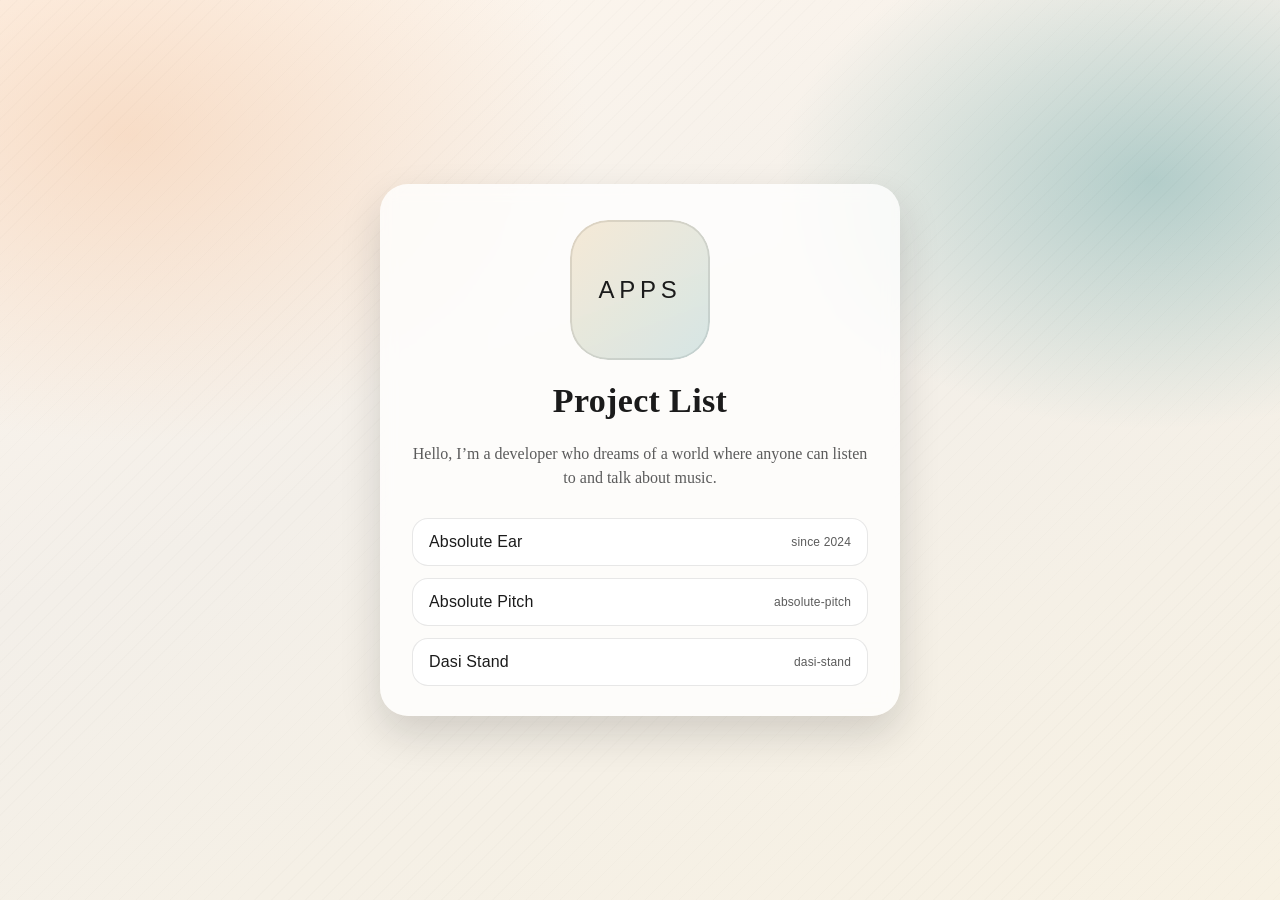
==== index.html @ 872630ac "main" ====
<!doctype html>
<html lang="en">
<head>
  <meta charset="utf-8" />
  <meta name="viewport" content="width=device-width, initial-scale=1" />
  <title>TigerStone1263</title>
  <link rel="stylesheet" href="shared/style.css" />
</head>
<body>
  <main class="card">
    <div class="logo-wrap" aria-hidden="true">
      <span class="logo-text">Apps</span>
    </div>
    <h1>Project List</h1>
    <p>Hello, I’m a developer who dreams of a world where anyone can listen to and talk about music.</p>

    <div class="app-list">
      <a class="app-link" href="apps/absolute-ear/">
        Absolute Ear
        <span>since 2024</span>
      </a>
      <a class="app-link" href="apps/absolute-pitch/">
        Absolute Pitch
        <span>absolute-pitch</span>
      </a>
      <a class="app-link" href="apps/dasi-stand/">
        Dasi Stand
        <span>dasi-stand</span>
      </a>
    </div>
  </main>
</body>
</html>
---- shared/style.css ----
:root {
  --ink: #1b1b1b;
  --muted: #5b5b5b;
  --cream: #f6f0e6;
  --peach: #f4c9a8;
  --sea: #3a8d8f;
  --gold: #d39a3e;
  --card: rgba(255, 255, 255, 0.78);
  --shadow: 0 18px 40px rgba(27, 27, 27, 0.16);
}

* {
  box-sizing: border-box;
}

body {
  margin: 0;
  min-height: 100vh;
  font-family: "Playfair Display", "Times New Roman", serif;
  color: var(--ink);
  display: grid;
  place-items: center;
  padding: 32px 20px;
  background:
    radial-gradient(60vw 40vw at 10% 15%, rgba(244, 201, 168, 0.55), transparent 60%),
    radial-gradient(45vw 30vw at 90% 20%, rgba(58, 141, 143, 0.35), transparent 65%),
    linear-gradient(160deg, #fff7ee 0%, #f3efe9 45%, #f7f1e3 100%);
  overflow-x: hidden;
}

body::before {
  content: "";
  position: fixed;
  inset: 0;
  background-image: repeating-linear-gradient(
    135deg,
    rgba(27, 27, 27, 0.05) 0px,
    rgba(27, 27, 27, 0.05) 1px,
    transparent 1px,
    transparent 12px
  );
  opacity: 0.2;
  pointer-events: none;
}

.card {
  width: min(520px, 92vw);
  background: var(--card);
  border-radius: 28px;
  box-shadow: var(--shadow);
  padding: 36px 32px 30px;
  display: flex;
  flex-direction: column;
  align-items: center;
  gap: 22px;
  backdrop-filter: blur(8px);
  animation: float-in 700ms ease-out both;
}

.logo-wrap {
  width: 140px;
  height: 140px;
  border-radius: 38px;
  background: linear-gradient(135deg, rgba(211, 154, 62, 0.2), rgba(58, 141, 143, 0.2));
  display: grid;
  place-items: center;
  box-shadow: inset 0 0 0 2px rgba(27, 27, 27, 0.1);
  overflow: hidden;
  clip-path: inset(0 round 38px);
}

.logo-wrap img {
  width: 100%;
  height: 100%;
  object-fit: cover;
  display: block;
}

h1 {
  margin: 0;
  font-size: clamp(24px, 4vw, 34px);
  letter-spacing: 0.01em;
}

p {
  margin: 0;
  color: var(--muted);
  text-align: center;
  line-height: 1.5;
  font-size: 16px;
}

.buttons {
  width: 100%;
  display: flex;
  flex-direction: column;
  gap: 14px;
  margin-top: 6px;
}

.store-btn {
  width: 100%;
  padding: 14px 18px;
  border-radius: 14px;
  border: 1px solid rgba(255, 255, 255, 0.12);
  background: #0f0f0f;
  color: #fdf6ee;
  font-family: "Space Grotesk", "Segoe UI", sans-serif;
  font-size: 15px;
  letter-spacing: 0.02em;
  display: flex;
  align-items: center;
  justify-content: center;
  gap: 8px;
  text-decoration: none;
  transition: transform 200ms ease, box-shadow 200ms ease, background 200ms ease;
  animation: rise 800ms ease-out both;
}

.store-btn.secondary {
  background: #0f0f0f;
  color: #fdf6ee;
  border-color: rgba(255, 255, 255, 0.12);
}

.store-btn.recommended {
  background: linear-gradient(120deg, #0f0f0f 0%, #2d2d2d 100%);
  box-shadow: 0 10px 22px rgba(27, 27, 27, 0.25);
}

.store-btn:hover {
  transform: translateY(-2px);
}

.store-btn .icon {
  width: 20px;
  height: 20px;
  display: inline-flex;
  align-items: center;
  justify-content: center;
  flex-shrink: 0;
  overflow: hidden;
  border-radius: 6px;
  clip-path: inset(0 round 6px);
}

.store-btn .icon img {
  width: 100%;
  height: 100%;
  display: block;
  object-fit: cover;
}

.status {
  font-size: 14px;
  color: #3b3b3b;
  min-height: 20px;
  text-align: center;
}

@keyframes float-in {
  from {
    opacity: 0;
    transform: translateY(18px);
  }
  to {
    opacity: 1;
    transform: translateY(0);
  }
}

@keyframes rise {
  0% {
    opacity: 0;
    transform: translateY(16px);
  }
  100% {
    opacity: 1;
    transform: translateY(0);
  }
}

@media (min-width: 640px) {
  .buttons {
    flex-direction: row;
  }

  .store-btn {
    flex: 1;
  }
}

@media (prefers-reduced-motion: reduce) {
  .card,
  .store-btn {
    animation: none;
    transition: none;
  }
}

.app-list {
  width: 100%;
  display: grid;
  gap: 12px;
  margin-top: 6px;
}

.app-link {
  width: 100%;
  padding: 14px 16px;
  border-radius: 16px;
  border: 1px solid rgba(27, 27, 27, 0.1);
  background: rgba(255, 255, 255, 0.85);
  color: var(--ink);
  font-family: "Space Grotesk", "Segoe UI", sans-serif;
  font-size: 16px;
  letter-spacing: 0.01em;
  display: flex;
  align-items: center;
  justify-content: space-between;
  text-decoration: none;
  transition: transform 200ms ease, box-shadow 200ms ease;
}

.app-link span {
  font-size: 12px;
  color: var(--muted);
}

.app-link:hover {
  transform: translateY(-2px);
  box-shadow: 0 8px 18px rgba(27, 27, 27, 0.12);
}

.logo-text {
  font-family: "Space Grotesk", "Segoe UI", sans-serif;
  font-size: 24px;
  letter-spacing: 0.2em;
  text-transform: uppercase;
  color: #1b1b1b;
}
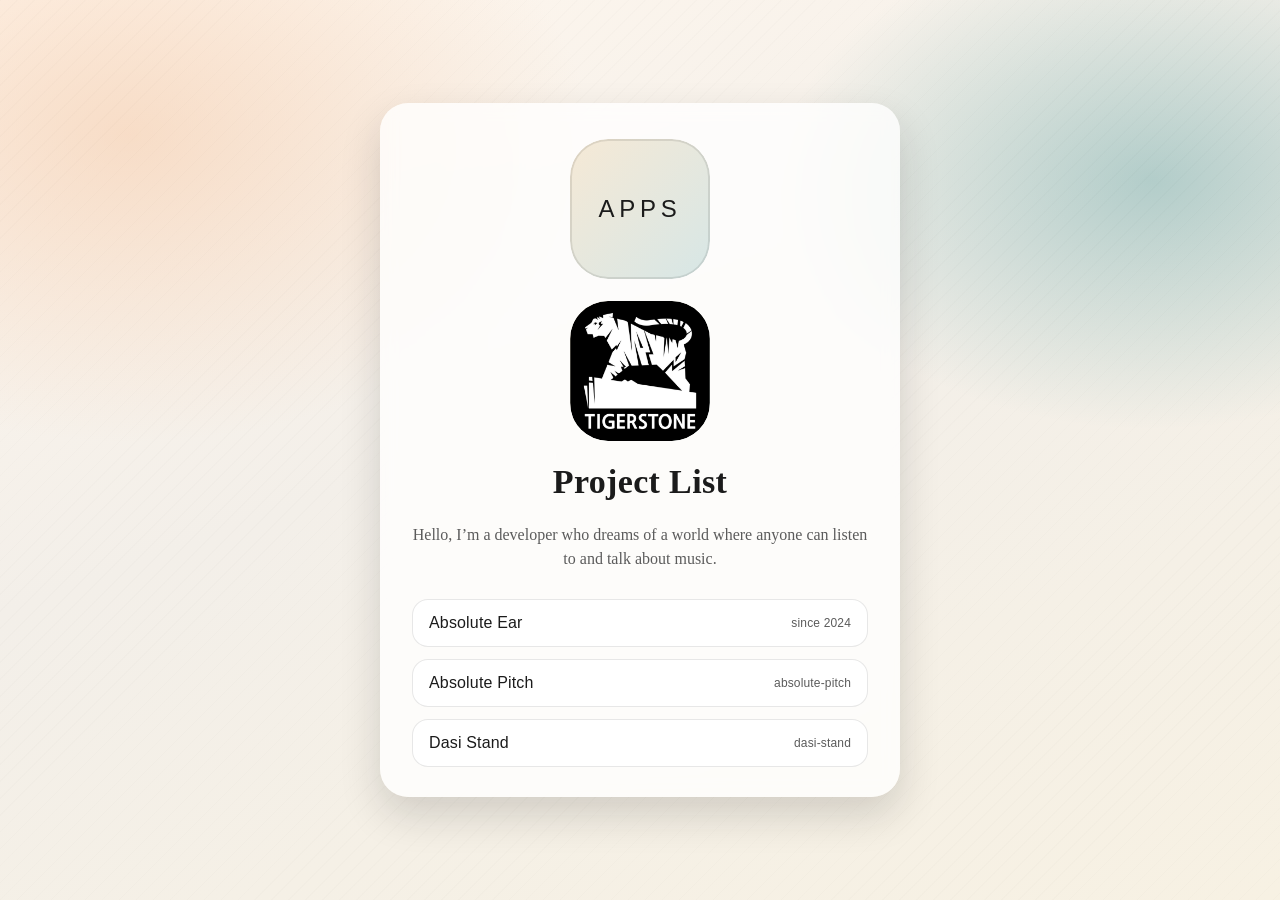
==== commit 834aa417: "logo" ====
--- a/index.html
+++ b/index.html
@@ -4,12 +4,22 @@
   <meta charset="utf-8" />
   <meta name="viewport" content="width=device-width, initial-scale=1" />
   <title>TigerStone1263</title>
+  <meta property="og:title" content="TigerStone1263" />
+  <meta property="og:description" content="Project list for TigerStone apps." />
+  <meta property="og:image" content="shared/assets/tigerstone3_Developer.png" />
+  <meta property="og:image:alt" content="TigerStone Developer" />
+  <meta property="og:type" content="website" />
+  <meta name="twitter:card" content="summary_large_image" />
+  <meta name="twitter:image" content="shared/assets/tigerstone3_Developer.png" />
   <link rel="stylesheet" href="shared/style.css" />
 </head>
 <body>
   <main class="card">
     <div class="logo-wrap" aria-hidden="true">
       <span class="logo-text">Apps</span>
+    </div>
+    <div class="logo-wrap" aria-hidden="true">
+      <img id="appLogo" src="shared/assets/tigerstone3_Developer.png" alt="TigerStone Developer" />
     </div>
     <h1>Project List</h1>
     <p>Hello, I’m a developer who dreams of a world where anyone can listen to and talk about music.</p>
--- a/shared/style.css
+++ b/shared/style.css
@@ -239,3 +239,10 @@
   text-transform: uppercase;
   color: #1b1b1b;
 }
+
+.release-date {
+  margin: 0;
+  font-size: 14px;
+  color: rgba(27, 27, 27, 0.55);
+  letter-spacing: 0.02em;
+}
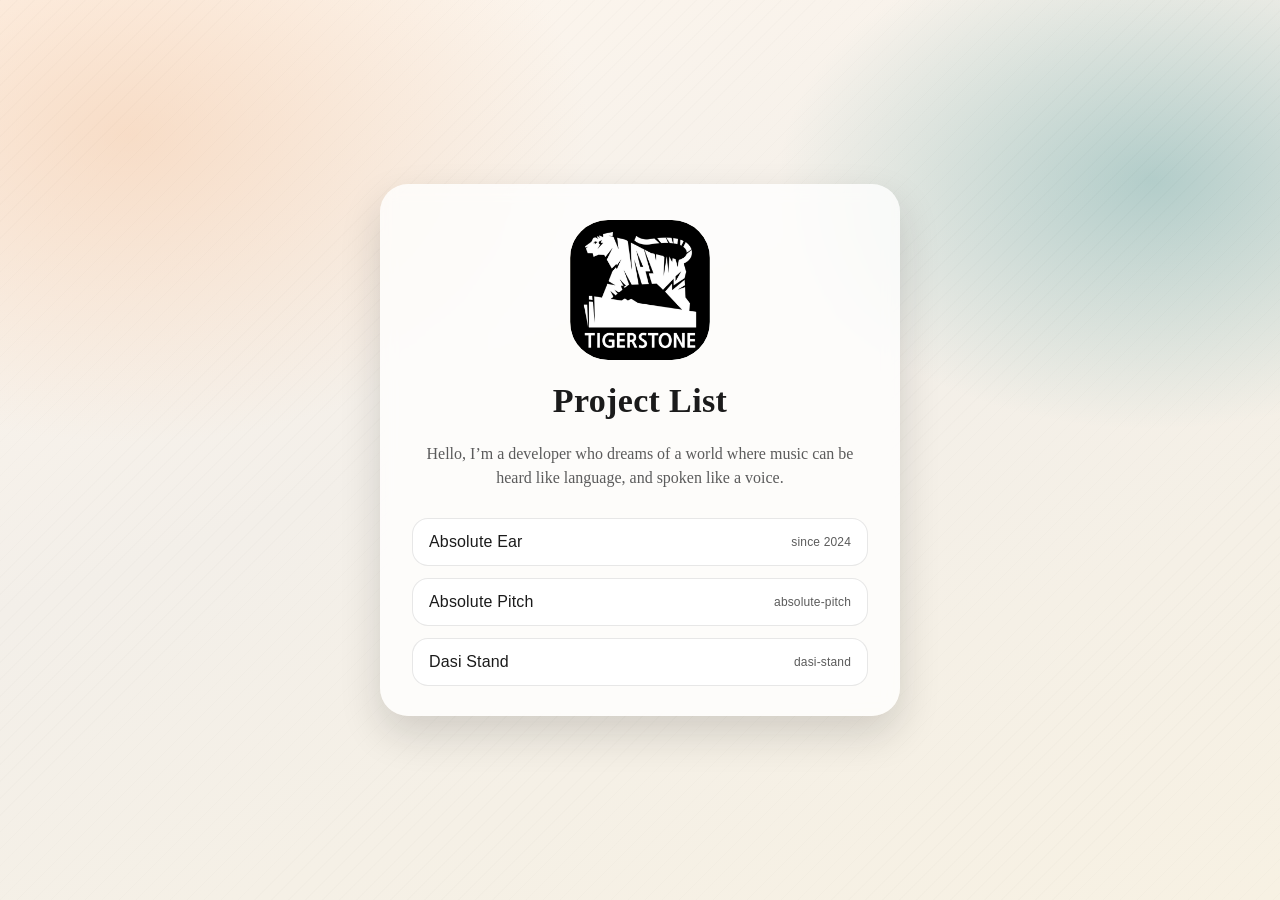
==== commit 5225de21: "logo edit" ====
--- a/index.html
+++ b/index.html
@@ -16,13 +16,10 @@
 <body>
   <main class="card">
     <div class="logo-wrap" aria-hidden="true">
-      <span class="logo-text">Apps</span>
-    </div>
-    <div class="logo-wrap" aria-hidden="true">
       <img id="appLogo" src="shared/assets/tigerstone3_Developer.png" alt="TigerStone Developer" />
     </div>
     <h1>Project List</h1>
-    <p>Hello, I’m a developer who dreams of a world where anyone can listen to and talk about music.</p>
+    <p>Hello, I’m a developer who dreams of a world where music can be heard like language, and spoken like a voice.</p>
 
     <div class="app-list">
       <a class="app-link" href="apps/absolute-ear/">
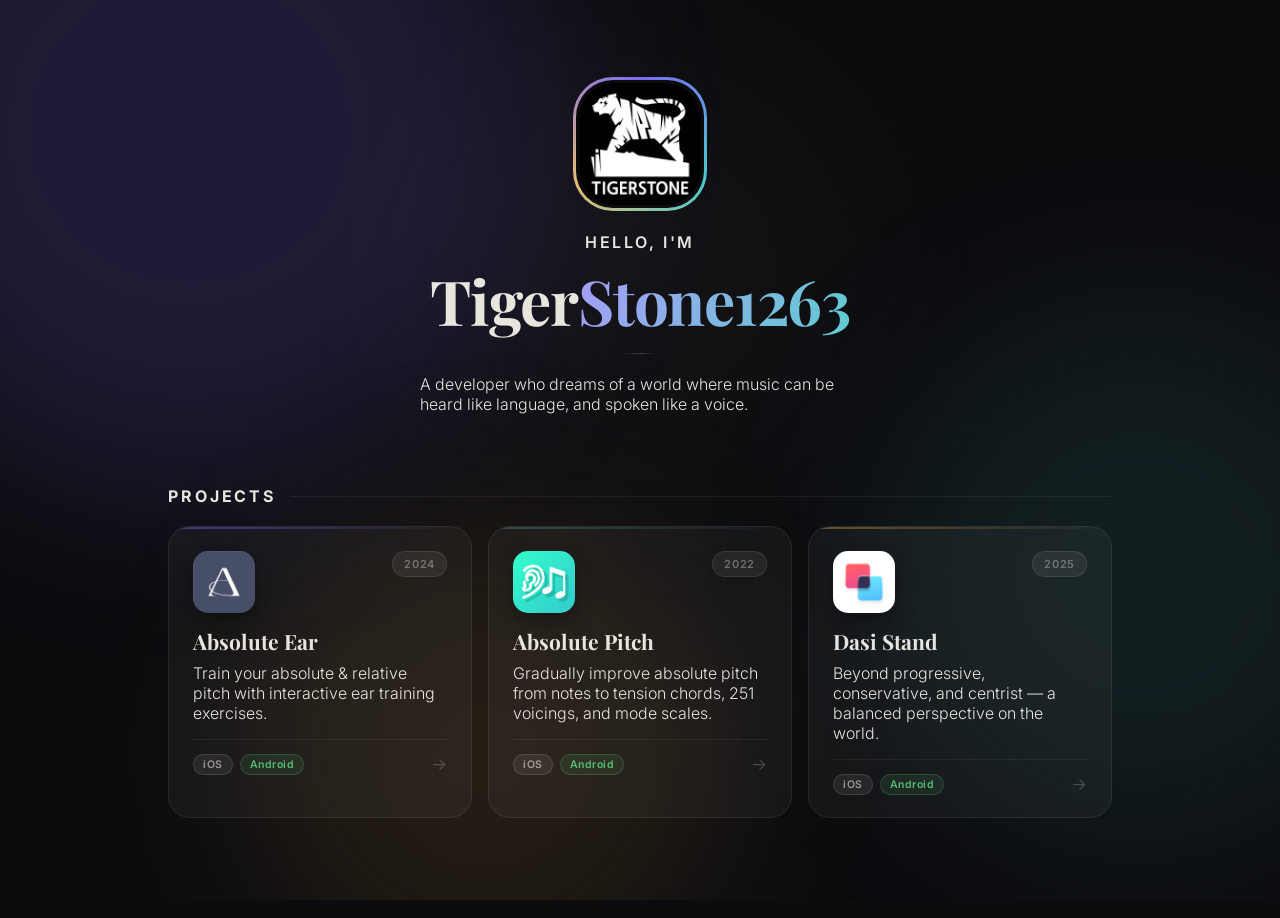
==== commit 5878b681: "Redesign home page with dark modern UI and interactive card grid - Replace link list with responsive" ====
--- a/index.html
+++ b/index.html
@@ -3,7 +3,7 @@
 <head>
   <meta charset="utf-8" />
   <meta name="viewport" content="width=device-width, initial-scale=1" />
-  <title>TigerStone1263</title>
+  <title>TigerStone1263 — Developer</title>
   <meta property="og:title" content="TigerStone1263" />
   <meta property="og:description" content="Project list for TigerStone apps." />
   <meta property="og:image" content="shared/assets/tigerstone3_Developer.png" />
@@ -11,30 +11,176 @@
   <meta property="og:type" content="website" />
   <meta name="twitter:card" content="summary_large_image" />
   <meta name="twitter:image" content="shared/assets/tigerstone3_Developer.png" />
+  <link rel="preconnect" href="https://fonts.googleapis.com" />
+  <link rel="preconnect" href="https://fonts.gstatic.com" crossorigin />
+  <link href="https://fonts.googleapis.com/css2?family=Inter:wght@300;400;500;600;700&family=Playfair+Display:ital,wght@0,700;1,400&display=swap" rel="stylesheet" />
   <link rel="stylesheet" href="shared/style.css" />
 </head>
-<body>
-  <main class="card">
-    <div class="logo-wrap" aria-hidden="true">
-      <img id="appLogo" src="shared/assets/tigerstone3_Developer.png" alt="TigerStone Developer" />
-    </div>
-    <h1>Project List</h1>
-    <p>Hello, I’m a developer who dreams of a world where music can be heard like language, and spoken like a voice.</p>
+<body class="home">
 
-    <div class="app-list">
-      <a class="app-link" href="apps/absolute-ear/">
-        Absolute Ear
-        <span>since 2024</span>
-      </a>
-      <a class="app-link" href="apps/absolute-pitch/">
-        Absolute Pitch
-        <span>absolute-pitch</span>
-      </a>
-      <a class="app-link" href="apps/dasi-stand/">
-        Dasi Stand
-        <span>dasi-stand</span>
-      </a>
-    </div>
+  <!-- Animated gradient blobs -->
+  <div class="bg-canvas" aria-hidden="true">
+    <div class="blob blob-1"></div>
+    <div class="blob blob-2"></div>
+    <div class="blob blob-3"></div>
+  </div>
+
+  <!-- Cursor spotlight -->
+  <div class="spotlight" id="spotlight" aria-hidden="true"></div>
+
+  <main class="site-main">
+
+    <!-- Hero Section -->
+    <header class="hero" id="hero">
+      <div class="avatar-wrap">
+        <div class="avatar-ring"></div>
+        <img class="avatar" src="shared/assets/tigerstone3_Developer.png" alt="TigerStone Developer" />
+      </div>
+      <p class="hero-eyebrow">Hello, I'm</p>
+      <h1 class="hero-name">Tiger<span class="gradient-text">Stone1263</span></h1>
+      <div class="hero-divider"></div>
+      <p class="hero-bio">A developer who dreams of a world where music can be heard like language, and spoken like a voice.</p>
+    </header>
+
+    <!-- Projects Section -->
+    <section class="projects" aria-label="Projects">
+      <p class="section-label">Projects</p>
+      <div class="projects-grid">
+
+        <a class="proj-card" href="apps/absolute-ear/" style="--accent: #7c6af6">
+          <div class="card-glow" aria-hidden="true"></div>
+          <div class="card-top-line" aria-hidden="true"></div>
+          <div class="card-inner">
+            <div class="card-header">
+              <div class="app-icon-wrap">
+                <img class="app-icon" src="apps/absolute-ear/assets/logo512.jpg" alt="" />
+              </div>
+              <span class="year-badge">2024</span>
+            </div>
+            <div class="card-body">
+              <h3 class="app-name">Absolute Ear</h3>
+              <p class="app-desc">Train your absolute &amp; relative pitch with interactive ear training exercises.</p>
+            </div>
+            <div class="card-footer">
+              <span class="store-tag ios">iOS</span>
+              <span class="store-tag android">Android</span>
+              <span class="card-arrow" aria-hidden="true">→</span>
+            </div>
+          </div>
+        </a>
+
+        <a class="proj-card" href="apps/absolute-pitch/" style="--accent: #3a8d8f">
+          <div class="card-glow" aria-hidden="true"></div>
+          <div class="card-top-line" aria-hidden="true"></div>
+          <div class="card-inner">
+            <div class="card-header">
+              <div class="app-icon-wrap">
+                <img class="app-icon" src="apps/absolute-pitch/assets/appIcon.png" alt="" />
+              </div>
+              <span class="year-badge">2022</span>
+            </div>
+            <div class="card-body">
+              <h3 class="app-name">Absolute Pitch</h3>
+              <p class="app-desc">Gradually improve absolute pitch from notes to tension chords, 251 voicings, and mode scales.</p>
+            </div>
+            <div class="card-footer">
+              <span class="store-tag ios">iOS</span>
+              <span class="store-tag android">Android</span>
+              <span class="card-arrow" aria-hidden="true">→</span>
+            </div>
+          </div>
+        </a>
+
+        <a class="proj-card" href="apps/dasi-stand/" style="--accent: #d39a3e">
+          <div class="card-glow" aria-hidden="true"></div>
+          <div class="card-top-line" aria-hidden="true"></div>
+          <div class="card-inner">
+            <div class="card-header">
+              <div class="app-icon-wrap">
+                <img class="app-icon" src="apps/dasi-stand/assets/new_app_icon.png" alt="" />
+              </div>
+              <span class="year-badge">2025</span>
+            </div>
+            <div class="card-body">
+              <h3 class="app-name">Dasi Stand</h3>
+              <p class="app-desc">Beyond progressive, conservative, and centrist — a balanced perspective on the world.</p>
+            </div>
+            <div class="card-footer">
+              <span class="store-tag ios">iOS</span>
+              <span class="store-tag android">Android</span>
+              <span class="card-arrow" aria-hidden="true">→</span>
+            </div>
+          </div>
+        </a>
+
+      </div>
+    </section>
+
   </main>
+
+  <script>
+  (() => {
+    // --- Cursor spotlight ---
+    const spotlight = document.getElementById('spotlight');
+    if (spotlight && window.matchMedia('(pointer: fine)').matches) {
+      document.addEventListener('mousemove', (e) => {
+        spotlight.style.setProperty('--sx', e.clientX + 'px');
+        spotlight.style.setProperty('--sy', e.clientY + 'px');
+      });
+    }
+
+    // --- 3D tilt + mouse-tracking glow ---
+    const reduced = window.matchMedia('(prefers-reduced-motion: reduce)').matches;
+
+    document.querySelectorAll('.proj-card').forEach(card => {
+      const glow = card.querySelector('.card-glow');
+      const accentColor = getComputedStyle(card).getPropertyValue('--accent').trim();
+
+      if (!reduced) {
+        card.addEventListener('mousemove', (e) => {
+          const rect = card.getBoundingClientRect();
+          const x = e.clientX - rect.left;
+          const y = e.clientY - rect.top;
+          const cx = rect.width / 2;
+          const cy = rect.height / 2;
+          const dx = (x - cx) / cx;
+          const dy = (y - cy) / cy;
+
+          card.style.transition = 'border-color 0.3s ease, box-shadow 0.3s ease';
+          card.style.transform = `perspective(700px) rotateX(${(-dy * 5).toFixed(2)}deg) rotateY(${(dx * 5).toFixed(2)}deg) translateZ(6px)`;
+
+          if (glow) {
+            glow.style.background = `radial-gradient(270px at ${x}px ${y}px, ${accentColor}2e, transparent 68%)`;
+            glow.style.opacity = '1';
+          }
+        });
+
+        card.addEventListener('mouseleave', () => {
+          card.style.transition = 'transform 0.5s cubic-bezier(0.23, 1, 0.32, 1), border-color 0.3s ease, box-shadow 0.3s ease';
+          card.style.transform = '';
+          if (glow) {
+            glow.style.opacity = '0';
+            glow.style.background = '';
+          }
+        });
+      }
+    });
+
+    // --- Scroll reveal ---
+    const revealObserver = new IntersectionObserver((entries) => {
+      entries.forEach(entry => {
+        if (entry.isIntersecting) {
+          const el = entry.target;
+          el.classList.add('revealed');
+          const delay = parseFloat(getComputedStyle(el).transitionDelay) * 1000 || 0;
+          setTimeout(() => { el.style.transitionDelay = '0s'; }, delay + 700);
+          revealObserver.unobserve(el);
+        }
+      });
+    }, { threshold: 0.08 });
+
+    document.querySelectorAll('.hero, .proj-card').forEach(el => revealObserver.observe(el));
+  })();
+  </script>
 </body>
 </html>
--- a/shared/style.css
+++ b/shared/style.css
@@ -246,3 +246,461 @@
   color: rgba(27, 27, 27, 0.55);
   letter-spacing: 0.02em;
 }
+
+/* ==============================================
+   HOME PAGE — DARK MODERN REDESIGN
+   body.home scoped — does not affect app pages
+   ============================================== */
+
+body.home {
+  display: block;
+  padding: 0;
+  background: #0c0c0f;
+  color: #e8e4de;
+  font-family: "Inter", "Segoe UI", sans-serif;
+}
+
+body.home::before {
+  display: none;
+}
+
+/* Global overrides for home page */
+body.home p {
+  text-align: left;
+  color: inherit;
+  font-size: inherit;
+  line-height: inherit;
+}
+
+body.home h1 {
+  font-size: clamp(40px, 7vw, 62px);
+  letter-spacing: -0.02em;
+  line-height: 1.05;
+}
+
+/* --- Animated blob background --- */
+.bg-canvas {
+  position: fixed;
+  inset: 0;
+  z-index: 0;
+  pointer-events: none;
+  overflow: hidden;
+}
+
+.blob {
+  position: absolute;
+  border-radius: 50%;
+  filter: blur(90px);
+  will-change: transform;
+}
+
+.blob-1 {
+  width: 700px;
+  height: 700px;
+  background: rgba(124, 106, 246, 0.17);
+  top: -220px;
+  left: -160px;
+  animation: blob1 18s ease-in-out infinite;
+}
+
+.blob-2 {
+  width: 520px;
+  height: 520px;
+  background: rgba(58, 141, 143, 0.14);
+  top: 35%;
+  right: -120px;
+  animation: blob2 15s ease-in-out infinite;
+}
+
+.blob-3 {
+  width: 460px;
+  height: 460px;
+  background: rgba(211, 154, 62, 0.12);
+  bottom: -80px;
+  left: 20%;
+  animation: blob3 22s ease-in-out infinite;
+}
+
+@keyframes blob1 {
+  0%, 100% { transform: translate(0, 0) scale(1); }
+  40%       { transform: translate(50px, 70px) scale(1.07); }
+  70%       { transform: translate(-20px, 40px) scale(0.95); }
+}
+@keyframes blob2 {
+  0%, 100% { transform: translate(0, 0) scale(1); }
+  35%       { transform: translate(-60px, -50px) scale(1.09); }
+  65%       { transform: translate(30px, 60px) scale(0.96); }
+}
+@keyframes blob3 {
+  0%, 100% { transform: translate(0, 0) scale(1); }
+  50%       { transform: translate(70px, -50px) scale(1.06); }
+}
+
+/* --- Cursor spotlight --- */
+.spotlight {
+  position: fixed;
+  inset: 0;
+  z-index: 1;
+  pointer-events: none;
+  background: radial-gradient(
+    700px circle at var(--sx, 50vw) var(--sy, 30vh),
+    rgba(255, 255, 255, 0.036),
+    transparent 50%
+  );
+}
+
+/* --- Layout --- */
+.site-main {
+  position: relative;
+  z-index: 2;
+  max-width: 1000px;
+  margin: 0 auto;
+  padding: 80px 28px 100px;
+}
+
+/* --- Hero --- */
+.hero {
+  display: flex;
+  flex-direction: column;
+  align-items: center;
+  text-align: center;
+  gap: 16px;
+  margin-bottom: 72px;
+  opacity: 0;
+  transform: translateY(22px);
+  transition: opacity 0.8s ease, transform 0.8s ease;
+}
+
+.hero.revealed {
+  opacity: 1;
+  transform: translateY(0);
+}
+
+/* Avatar */
+.avatar-wrap {
+  position: relative;
+  width: 128px;
+  height: 128px;
+  margin-bottom: 8px;
+}
+
+.avatar-ring {
+  position: absolute;
+  inset: -3px;
+  border-radius: 40px;
+  background: conic-gradient(from 0deg, #7c6af6, #4ec9cc, #e4bb74, #7c6af6);
+  animation: ring-spin 7s linear infinite;
+  z-index: 0;
+}
+
+.avatar-ring::after {
+  content: '';
+  position: absolute;
+  inset: 3px;
+  background: #0c0c0f;
+  border-radius: 37px;
+}
+
+.avatar {
+  position: relative;
+  z-index: 1;
+  width: 122px;
+  height: 122px;
+  border-radius: 36px;
+  object-fit: cover;
+  display: block;
+  margin: 3px;
+}
+
+@keyframes ring-spin {
+  to { transform: rotate(360deg); }
+}
+
+/* Hero text */
+.hero-eyebrow {
+  margin: 0;
+  font-size: 12px;
+  font-weight: 600;
+  letter-spacing: 0.16em;
+  text-transform: uppercase;
+  color: rgba(232, 228, 222, 0.38);
+}
+
+.hero-name {
+  margin: 0;
+  font-family: "Playfair Display", serif;
+  color: #e8e4de;
+}
+
+.gradient-text {
+  background: linear-gradient(120deg, #a89cf7 0%, #5ecdd0 55%, #e4bb74 100%);
+  -webkit-background-clip: text;
+  -webkit-text-fill-color: transparent;
+  background-clip: text;
+  background-size: 200% 100%;
+  animation: grad-shift 5s ease infinite;
+}
+
+@keyframes grad-shift {
+  0%, 100% { background-position: 0% center; }
+  50%       { background-position: 100% center; }
+}
+
+.hero-divider {
+  width: 36px;
+  height: 1px;
+  background: linear-gradient(90deg, transparent, rgba(232, 228, 222, 0.18), transparent);
+  margin: 4px 0;
+}
+
+.hero-bio {
+  margin: 0;
+  max-width: 440px;
+  color: rgba(232, 228, 222, 0.48);
+  font-size: 15px;
+  line-height: 1.7;
+  font-weight: 300;
+  text-align: center;
+}
+
+/* --- Section label --- */
+.section-label {
+  font-size: 11px;
+  font-weight: 700;
+  letter-spacing: 0.18em;
+  text-transform: uppercase;
+  color: rgba(232, 228, 222, 0.28);
+  margin: 0 0 20px;
+  display: flex;
+  align-items: center;
+  gap: 14px;
+}
+
+.section-label::after {
+  content: '';
+  flex: 1;
+  height: 1px;
+  background: rgba(232, 228, 222, 0.07);
+}
+
+/* --- Projects grid --- */
+.projects-grid {
+  display: grid;
+  grid-template-columns: repeat(auto-fill, minmax(280px, 1fr));
+  gap: 16px;
+}
+
+/* --- Project card --- */
+.proj-card {
+  display: block;
+  text-decoration: none;
+  color: #e8e4de;
+  position: relative;
+  border-radius: 22px;
+  background: rgba(255, 255, 255, 0.04);
+  border: 1px solid rgba(255, 255, 255, 0.08);
+  overflow: hidden;
+  transform-style: preserve-3d;
+  will-change: transform;
+  cursor: pointer;
+  /* Reveal state */
+  opacity: 0;
+  transform: translateY(24px);
+  transition: opacity 0.65s ease, transform 0.65s ease, border-color 0.3s ease, box-shadow 0.3s ease;
+}
+
+.proj-card.revealed {
+  opacity: 1;
+  transform: translateY(0);
+}
+
+.proj-card:nth-child(1) { transition-delay: 0.06s; }
+.proj-card:nth-child(2) { transition-delay: 0.16s; }
+.proj-card:nth-child(3) { transition-delay: 0.26s; }
+
+.proj-card:hover {
+  border-color: rgba(255, 255, 255, 0.18);
+  box-shadow: 0 28px 56px rgba(0, 0, 0, 0.45), 0 0 0 1px rgba(255, 255, 255, 0.05);
+}
+
+/* Accent top line (uses --accent CSS variable) */
+.card-top-line {
+  position: absolute;
+  top: 0;
+  left: 0;
+  right: 0;
+  height: 2px;
+  z-index: 4;
+  background: linear-gradient(90deg, var(--accent, #888), transparent);
+  opacity: 0.45;
+  transition: opacity 0.3s ease;
+}
+
+.proj-card:hover .card-top-line {
+  opacity: 1;
+}
+
+/* Mouse-tracking glow */
+.card-glow {
+  position: absolute;
+  inset: 0;
+  z-index: 1;
+  pointer-events: none;
+  opacity: 0;
+  border-radius: inherit;
+  transition: opacity 0.3s ease;
+}
+
+/* Shimmer sweep */
+.proj-card::before {
+  content: '';
+  position: absolute;
+  inset: 0;
+  background: linear-gradient(
+    105deg,
+    transparent 30%,
+    rgba(255, 255, 255, 0.055) 50%,
+    transparent 70%
+  );
+  transform: translateX(-100%) skewX(-10deg);
+  z-index: 2;
+  pointer-events: none;
+  transition: transform 0.65s ease;
+}
+
+.proj-card:hover::before {
+  transform: translateX(120%) skewX(-10deg);
+}
+
+/* Card content */
+.card-inner {
+  position: relative;
+  z-index: 3;
+  padding: 24px 24px 22px;
+  display: flex;
+  flex-direction: column;
+  gap: 16px;
+}
+
+.card-header {
+  display: flex;
+  align-items: flex-start;
+  justify-content: space-between;
+  gap: 10px;
+}
+
+.app-icon-wrap {
+  width: 62px;
+  height: 62px;
+  flex-shrink: 0;
+}
+
+.app-icon {
+  width: 62px;
+  height: 62px;
+  border-radius: 15px;
+  object-fit: cover;
+  display: block;
+  box-shadow: 0 8px 20px rgba(0, 0, 0, 0.35);
+  transition: transform 0.35s cubic-bezier(0.23, 1, 0.32, 1);
+}
+
+.proj-card:hover .app-icon {
+  transform: scale(1.08) rotate(2deg);
+}
+
+.year-badge {
+  font-size: 11px;
+  font-weight: 600;
+  letter-spacing: 0.06em;
+  color: rgba(232, 228, 222, 0.38);
+  background: rgba(255, 255, 255, 0.07);
+  border: 1px solid rgba(255, 255, 255, 0.09);
+  padding: 5px 11px;
+  border-radius: 100px;
+  flex-shrink: 0;
+}
+
+.card-body {
+  flex: 1;
+}
+
+.app-name {
+  margin: 0 0 9px;
+  font-family: "Playfair Display", serif;
+  font-size: 21px;
+  font-weight: 700;
+  color: #e8e4de;
+  line-height: 1.2;
+}
+
+.app-desc {
+  margin: 0;
+  font-size: 13.5px;
+  line-height: 1.65;
+  color: rgba(232, 228, 222, 0.48);
+  font-weight: 300;
+}
+
+.card-footer {
+  display: flex;
+  align-items: center;
+  gap: 7px;
+  padding-top: 14px;
+  border-top: 1px solid rgba(255, 255, 255, 0.06);
+}
+
+.store-tag {
+  font-size: 10.5px;
+  font-weight: 600;
+  letter-spacing: 0.05em;
+  padding: 3px 9px;
+  border-radius: 100px;
+  border: 1px solid;
+}
+
+.store-tag.ios {
+  color: rgba(232, 228, 222, 0.6);
+  background: rgba(255, 255, 255, 0.07);
+  border-color: rgba(255, 255, 255, 0.12);
+}
+
+.store-tag.android {
+  color: rgba(100, 213, 130, 0.85);
+  background: rgba(100, 213, 130, 0.1);
+  border-color: rgba(100, 213, 130, 0.2);
+}
+
+.card-arrow {
+  margin-left: auto;
+  font-size: 17px;
+  color: rgba(232, 228, 222, 0.22);
+  transition: transform 0.25s ease, color 0.25s ease;
+  line-height: 1;
+}
+
+.proj-card:hover .card-arrow {
+  transform: translateX(5px);
+  color: rgba(232, 228, 222, 0.65);
+}
+
+/* --- Reduced motion --- */
+@media (prefers-reduced-motion: reduce) {
+  body.home .hero,
+  body.home .proj-card {
+    opacity: 1 !important;
+    transform: none !important;
+    transition: none !important;
+  }
+  body.home .avatar-ring { animation: none; }
+  body.home .blob         { animation: none; }
+  body.home .gradient-text { animation: none; }
+}
+
+/* --- Responsive --- */
+@media (max-width: 500px) {
+  .site-main    { padding: 52px 16px 72px; }
+  .hero         { margin-bottom: 52px; }
+  .hero-name    { font-size: 36px; }
+  .projects-grid { grid-template-columns: 1fr; }
+}
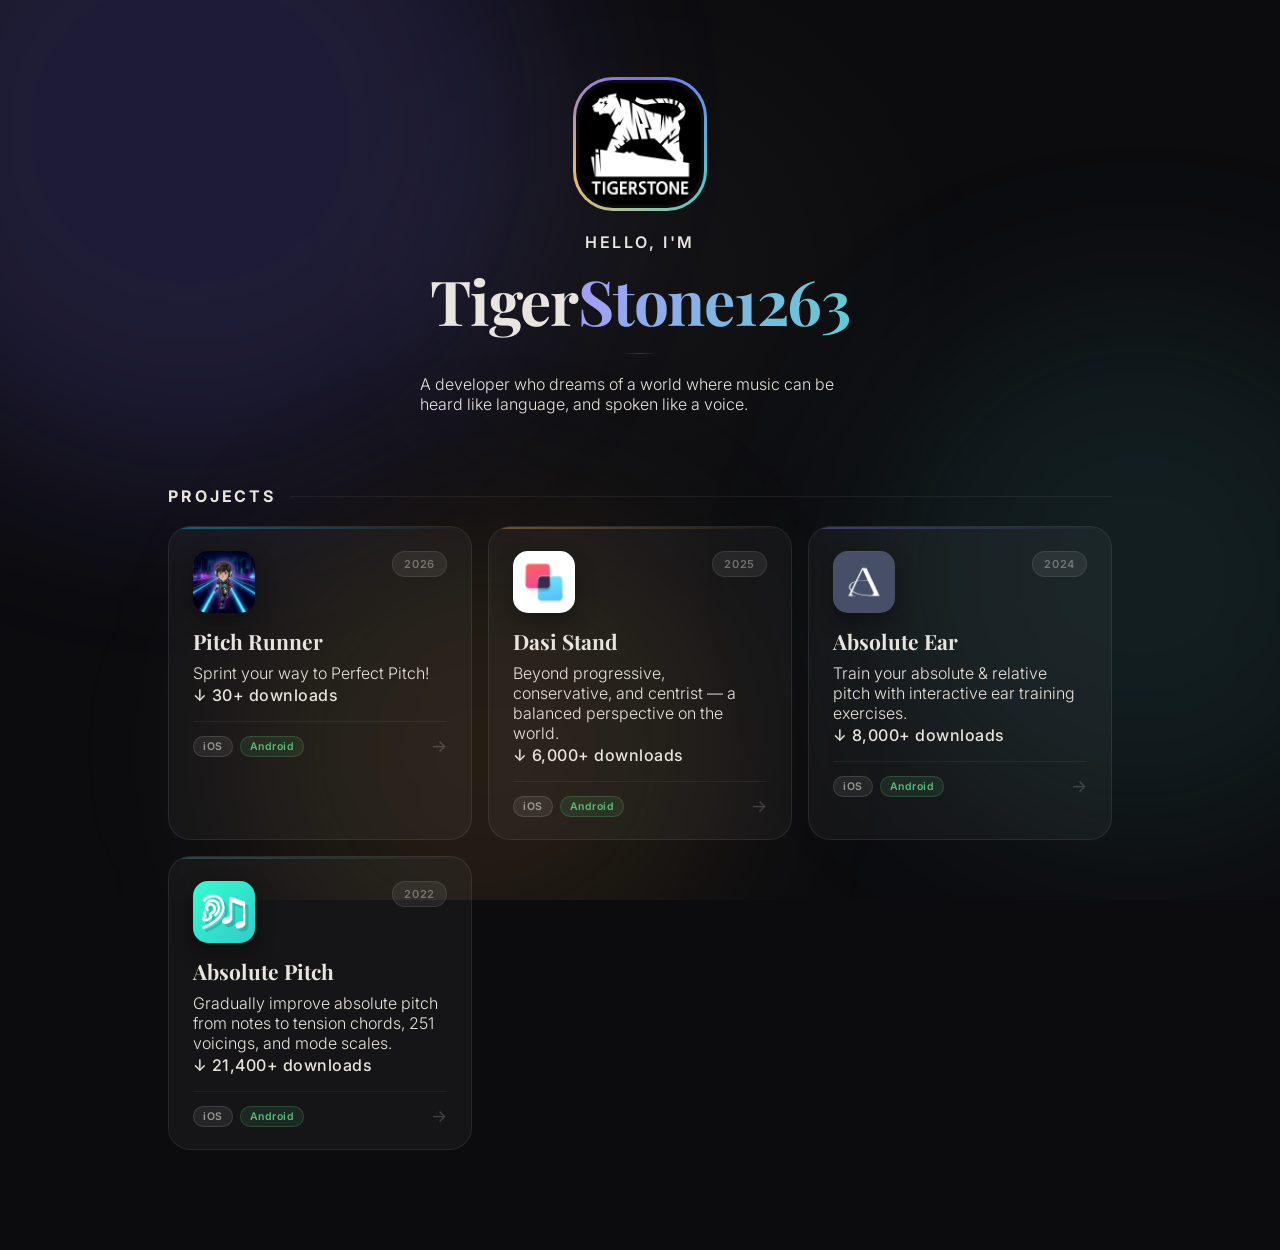
==== commit 137fdb03: "Add Pitch Runner app and download counts to all projects - Add Pitch Runner (2026) with iOS/Android " ====
--- a/index.html
+++ b/index.html
@@ -47,6 +47,52 @@
       <p class="section-label">Projects</p>
       <div class="projects-grid">
 
+        <a class="proj-card" href="apps/pitch-runner/" style="--accent: #00c4e8">
+          <div class="card-glow" aria-hidden="true"></div>
+          <div class="card-top-line" aria-hidden="true"></div>
+          <div class="card-inner">
+            <div class="card-header">
+              <div class="app-icon-wrap">
+                <img class="app-icon" src="apps/pitch-runner/assets/appIcon.png" alt="" />
+              </div>
+              <span class="year-badge">2026</span>
+            </div>
+            <div class="card-body">
+              <h3 class="app-name">Pitch Runner</h3>
+              <p class="app-desc">Sprint your way to Perfect Pitch!</p>
+              <p class="app-downloads">↓ 30+ downloads</p>
+            </div>
+            <div class="card-footer">
+              <span class="store-tag ios">iOS</span>
+              <span class="store-tag android">Android</span>
+              <span class="card-arrow" aria-hidden="true">→</span>
+            </div>
+          </div>
+        </a>
+
+        <a class="proj-card" href="apps/dasi-stand/" style="--accent: #d39a3e">
+          <div class="card-glow" aria-hidden="true"></div>
+          <div class="card-top-line" aria-hidden="true"></div>
+          <div class="card-inner">
+            <div class="card-header">
+              <div class="app-icon-wrap">
+                <img class="app-icon" src="apps/dasi-stand/assets/new_app_icon.png" alt="" />
+              </div>
+              <span class="year-badge">2025</span>
+            </div>
+            <div class="card-body">
+              <h3 class="app-name">Dasi Stand</h3>
+              <p class="app-desc">Beyond progressive, conservative, and centrist — a balanced perspective on the world.</p>
+              <p class="app-downloads">↓ 6,000+ downloads</p>
+            </div>
+            <div class="card-footer">
+              <span class="store-tag ios">iOS</span>
+              <span class="store-tag android">Android</span>
+              <span class="card-arrow" aria-hidden="true">→</span>
+            </div>
+          </div>
+        </a>
+
         <a class="proj-card" href="apps/absolute-ear/" style="--accent: #7c6af6">
           <div class="card-glow" aria-hidden="true"></div>
           <div class="card-top-line" aria-hidden="true"></div>
@@ -60,6 +106,7 @@
             <div class="card-body">
               <h3 class="app-name">Absolute Ear</h3>
               <p class="app-desc">Train your absolute &amp; relative pitch with interactive ear training exercises.</p>
+              <p class="app-downloads">↓ 8,000+ downloads</p>
             </div>
             <div class="card-footer">
               <span class="store-tag ios">iOS</span>
@@ -82,28 +129,7 @@
             <div class="card-body">
               <h3 class="app-name">Absolute Pitch</h3>
               <p class="app-desc">Gradually improve absolute pitch from notes to tension chords, 251 voicings, and mode scales.</p>
-            </div>
-            <div class="card-footer">
-              <span class="store-tag ios">iOS</span>
-              <span class="store-tag android">Android</span>
-              <span class="card-arrow" aria-hidden="true">→</span>
-            </div>
-          </div>
-        </a>
-
-        <a class="proj-card" href="apps/dasi-stand/" style="--accent: #d39a3e">
-          <div class="card-glow" aria-hidden="true"></div>
-          <div class="card-top-line" aria-hidden="true"></div>
-          <div class="card-inner">
-            <div class="card-header">
-              <div class="app-icon-wrap">
-                <img class="app-icon" src="apps/dasi-stand/assets/new_app_icon.png" alt="" />
-              </div>
-              <span class="year-badge">2025</span>
-            </div>
-            <div class="card-body">
-              <h3 class="app-name">Dasi Stand</h3>
-              <p class="app-desc">Beyond progressive, conservative, and centrist — a balanced perspective on the world.</p>
+              <p class="app-downloads">↓ 21,400+ downloads</p>
             </div>
             <div class="card-footer">
               <span class="store-tag ios">iOS</span>
--- a/shared/style.css
+++ b/shared/style.css
@@ -642,6 +642,14 @@
   font-weight: 300;
 }
 
+.app-downloads {
+  font-size: 11.5px;
+  font-weight: 500;
+  color: rgba(232, 228, 222, 0.3);
+  letter-spacing: 0.03em;
+  margin-top: 2px;
+}
+
 .card-footer {
   display: flex;
   align-items: center;
@@ -704,3 +712,164 @@
   .hero-name    { font-size: 36px; }
   .projects-grid { grid-template-columns: 1fr; }
 }
+
+/* ==============================================
+   APP DETAIL PAGE — DARK MODERN REDESIGN
+   body.app-page scoped — consistent with home
+   Uses --ar, --ag, --ab for per-app accent RGB
+   ============================================== */
+
+body.app-page {
+  display: flex;
+  flex-direction: column;
+  justify-content: center;
+  align-items: center;
+  min-height: 100vh;
+  padding: 72px 20px 48px;
+  background: #0c0c0f;
+  color: #e8e4de;
+  font-family: "Inter", "Segoe UI", sans-serif;
+}
+
+body.app-page::before {
+  display: none;
+}
+
+/* Accent blobs (inherit --ar/--ag/--ab from body inline style) */
+.app-blob-1 {
+  background: rgba(var(--ar, 124), var(--ag, 106), var(--ab, 246), 1);
+  opacity: 0.13;
+  width: 560px;
+  height: 560px;
+  top: -180px;
+  left: -150px;
+  animation: blob1 22s ease-in-out infinite;
+}
+
+.app-blob-2 {
+  background: rgba(var(--ar, 124), var(--ag, 106), var(--ab, 246), 1);
+  opacity: 0.07;
+  width: 360px;
+  height: 360px;
+  bottom: -100px;
+  right: -80px;
+  animation: blob3 28s ease-in-out infinite;
+}
+
+/* Back navigation */
+.back-link {
+  position: fixed;
+  top: 22px;
+  left: 22px;
+  font-size: 13px;
+  font-weight: 500;
+  letter-spacing: 0.02em;
+  color: rgba(232, 228, 222, 0.42);
+  text-decoration: none;
+  display: flex;
+  align-items: center;
+  gap: 6px;
+  z-index: 10;
+  padding: 7px 14px 7px 10px;
+  border-radius: 100px;
+  background: rgba(255, 255, 255, 0.04);
+  border: 1px solid rgba(255, 255, 255, 0.08);
+  transition: color 0.22s ease, background 0.22s ease, border-color 0.22s ease;
+}
+
+.back-link:hover {
+  color: rgba(232, 228, 222, 0.88);
+  background: rgba(255, 255, 255, 0.08);
+  border-color: rgba(255, 255, 255, 0.14);
+}
+
+/* Dark card */
+body.app-page .card {
+  position: relative;
+  z-index: 1;
+  background: rgba(255, 255, 255, 0.04);
+  border: 1px solid rgba(255, 255, 255, 0.09);
+  box-shadow: 0 32px 64px rgba(0, 0, 0, 0.5);
+  backdrop-filter: blur(16px);
+  -webkit-backdrop-filter: blur(16px);
+}
+
+/* Logo wrap — accent glow using rgb vars */
+body.app-page .logo-wrap {
+  clip-path: none;
+  background: rgba(var(--ar, 124), var(--ag, 106), var(--ab, 246), 0.12);
+  box-shadow:
+    inset 0 0 0 1px rgba(255, 255, 255, 0.1),
+    0 0 48px rgba(var(--ar, 124), var(--ag, 106), var(--ab, 246), 0.22);
+}
+
+/* Text overrides */
+body.app-page h1 {
+  color: #e8e4de;
+  font-family: "Playfair Display", serif;
+}
+
+body.app-page p {
+  color: rgba(232, 228, 222, 0.55);
+  text-align: center;
+}
+
+body.app-page .release-date {
+  color: rgba(232, 228, 222, 0.4);
+  background: rgba(255, 255, 255, 0.06);
+  border: 1px solid rgba(255, 255, 255, 0.09);
+  border-radius: 100px;
+  padding: 4px 14px;
+  font-size: 12px;
+  letter-spacing: 0.07em;
+  font-weight: 500;
+}
+
+body.app-page .download-stat {
+  color: rgba(232, 228, 222, 0.4);
+  background: rgba(255, 255, 255, 0.06);
+  border: 1px solid rgba(255, 255, 255, 0.09);
+  border-radius: 100px;
+  padding: 4px 14px;
+  font-size: 12px;
+  letter-spacing: 0.07em;
+  font-weight: 500;
+}
+
+body.app-page .status {
+  color: rgba(232, 228, 222, 0.4);
+}
+
+/* Store buttons — glassmorphism */
+body.app-page .store-btn {
+  background: rgba(255, 255, 255, 0.06);
+  border-color: rgba(255, 255, 255, 0.12);
+  color: #e8e4de;
+  backdrop-filter: blur(8px);
+  -webkit-backdrop-filter: blur(8px);
+}
+
+body.app-page .store-btn:hover {
+  background: rgba(255, 255, 255, 0.11);
+  border-color: rgba(255, 255, 255, 0.2);
+  box-shadow: 0 10px 30px rgba(0, 0, 0, 0.35);
+  transform: translateY(-2px);
+}
+
+body.app-page .store-btn.recommended {
+  background: rgba(var(--ar, 124), var(--ag, 106), var(--ab, 246), 0.18);
+  border-color: rgba(var(--ar, 124), var(--ag, 106), var(--ab, 246), 0.45);
+  box-shadow: 0 8px 24px rgba(var(--ar, 124), var(--ag, 106), var(--ab, 246), 0.2);
+}
+
+body.app-page .store-btn.recommended:hover {
+  background: rgba(var(--ar, 124), var(--ag, 106), var(--ab, 246), 0.26);
+  border-color: rgba(var(--ar, 124), var(--ag, 106), var(--ab, 246), 0.6);
+  box-shadow: 0 12px 32px rgba(var(--ar, 124), var(--ag, 106), var(--ab, 246), 0.3);
+}
+
+/* Reduced motion */
+@media (prefers-reduced-motion: reduce) {
+  .app-blob-1,
+  .app-blob-2 { animation: none; }
+}
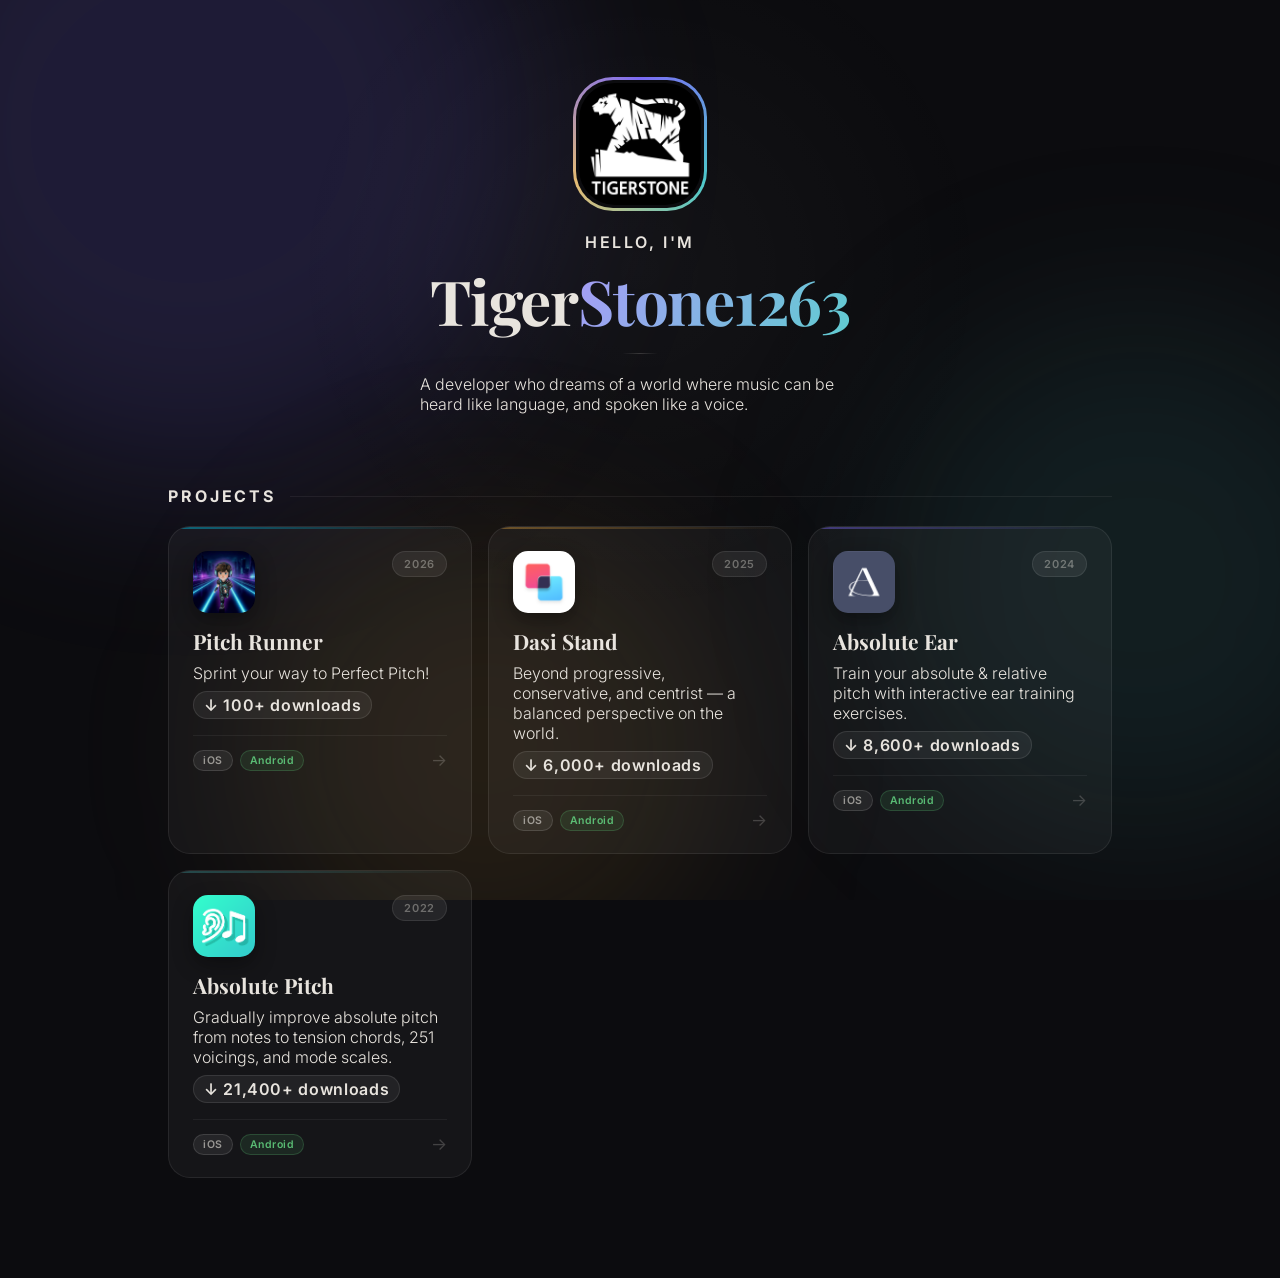
==== commit 21802cfc: "Update download counts for Absolute Ear, Pitch Runner Co-Authored-By: Claude Opus 4.7 <noreply@anthr" ====
--- a/index.html
+++ b/index.html
@@ -60,7 +60,7 @@
             <div class="card-body">
               <h3 class="app-name">Pitch Runner</h3>
               <p class="app-desc">Sprint your way to Perfect Pitch!</p>
-              <p class="app-downloads">↓ 30+ downloads</p>
+              <p class="app-downloads">↓ 100+ downloads</p>
             </div>
             <div class="card-footer">
               <span class="store-tag ios">iOS</span>
@@ -106,7 +106,7 @@
             <div class="card-body">
               <h3 class="app-name">Absolute Ear</h3>
               <p class="app-desc">Train your absolute &amp; relative pitch with interactive ear training exercises.</p>
-              <p class="app-downloads">↓ 8,000+ downloads</p>
+              <p class="app-downloads">↓ 8,600+ downloads</p>
             </div>
             <div class="card-footer">
               <span class="store-tag ios">iOS</span>
--- a/shared/style.css
+++ b/shared/style.css
@@ -643,11 +643,19 @@
 }
 
 .app-downloads {
-  font-size: 11.5px;
-  font-weight: 500;
-  color: rgba(232, 228, 222, 0.3);
-  letter-spacing: 0.03em;
-  margin-top: 2px;
+  display: inline-flex;
+  align-items: center;
+  gap: 4px;
+  font-size: 11px;
+  font-weight: 600;
+  color: rgba(232, 228, 222, 0.45);
+  letter-spacing: 0.04em;
+  background: rgba(255, 255, 255, 0.06);
+  border: 1px solid rgba(255, 255, 255, 0.1);
+  border-radius: 100px;
+  padding: 3px 10px;
+  margin-top: 8px;
+  width: fit-content;
 }
 
 .card-footer {
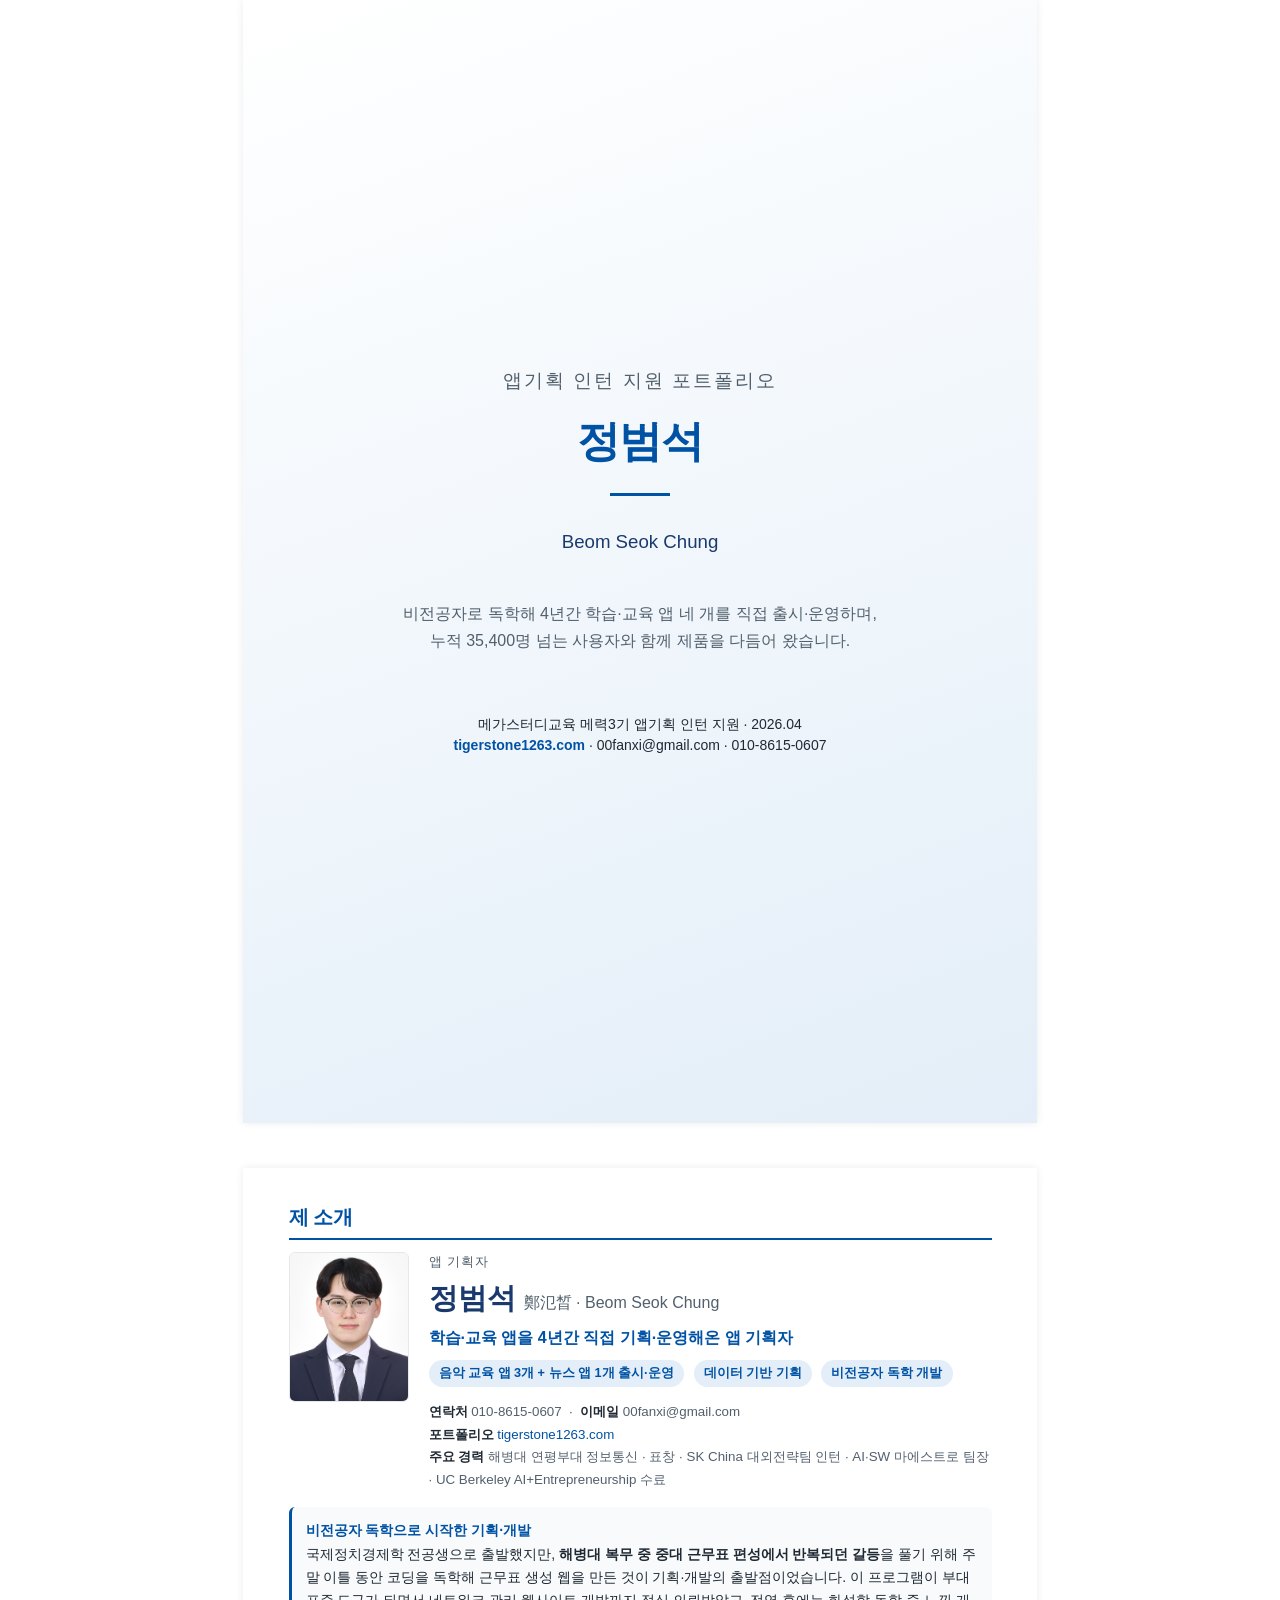
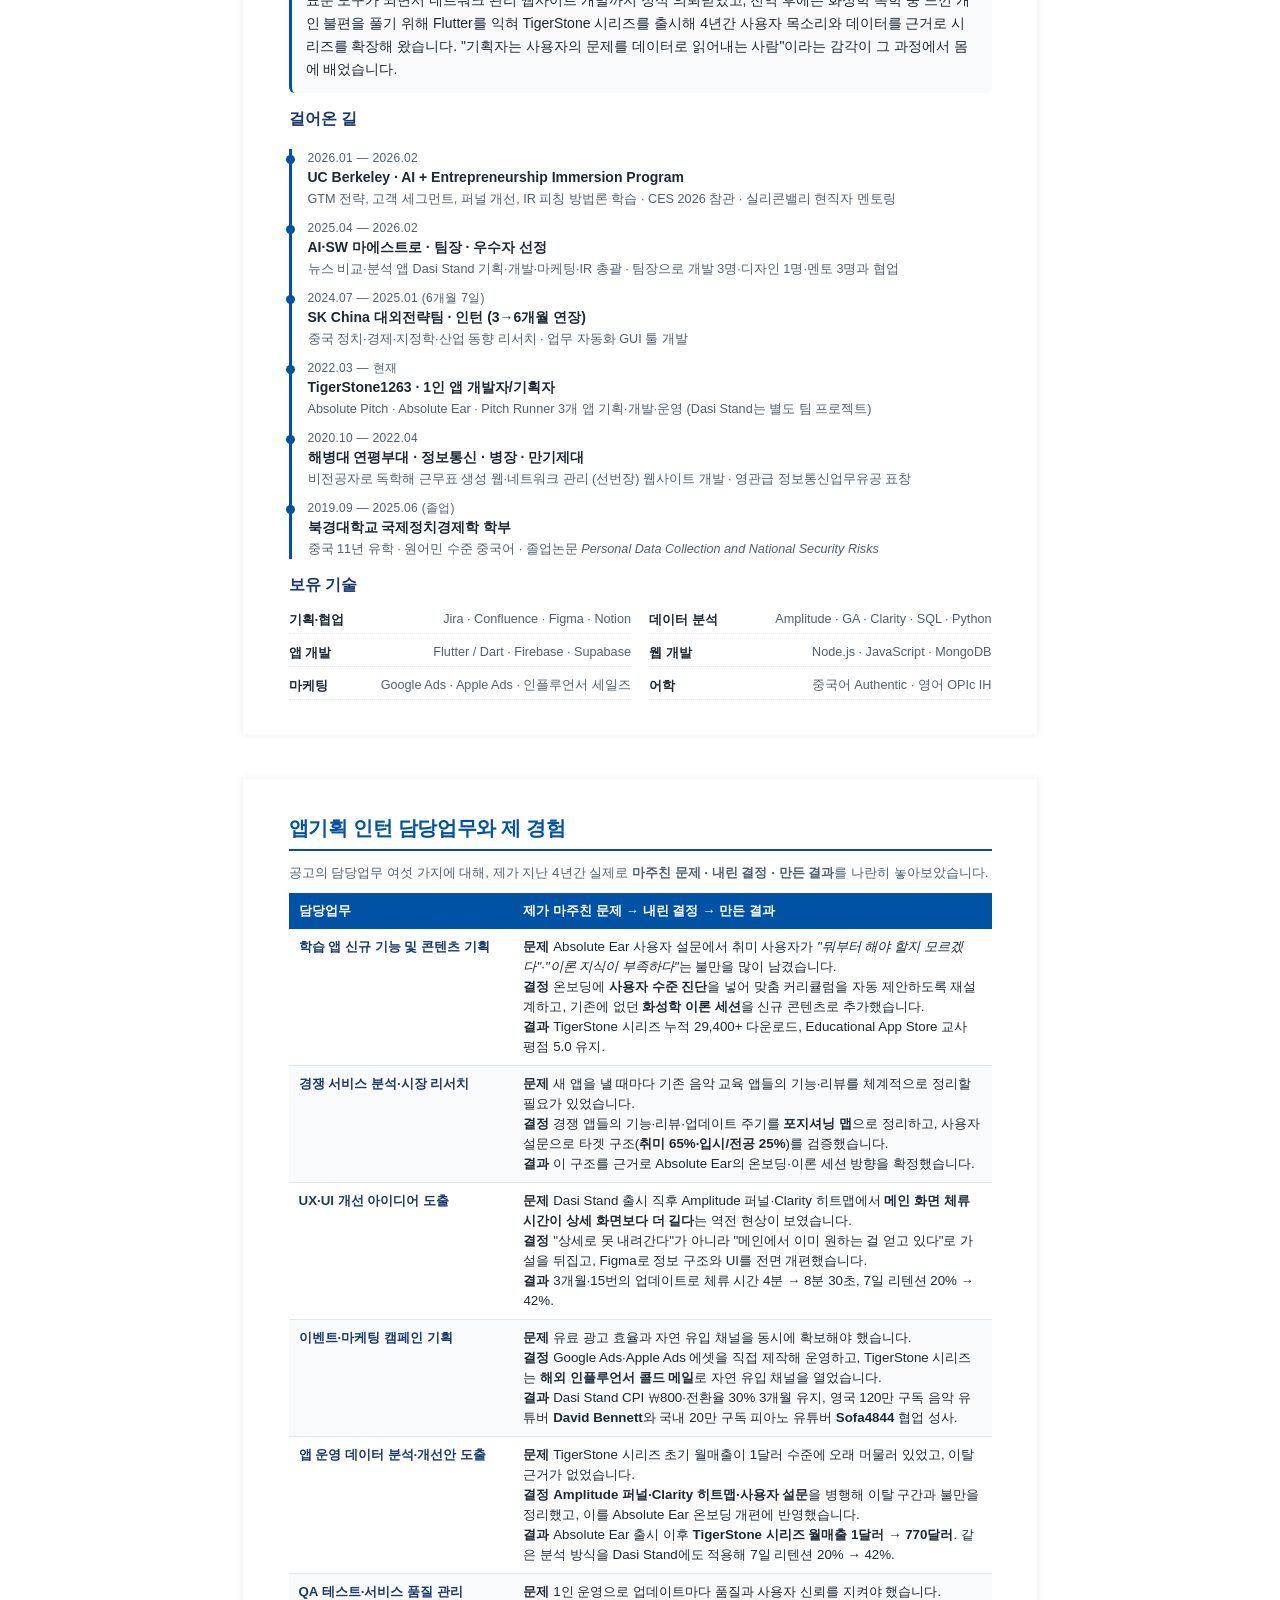
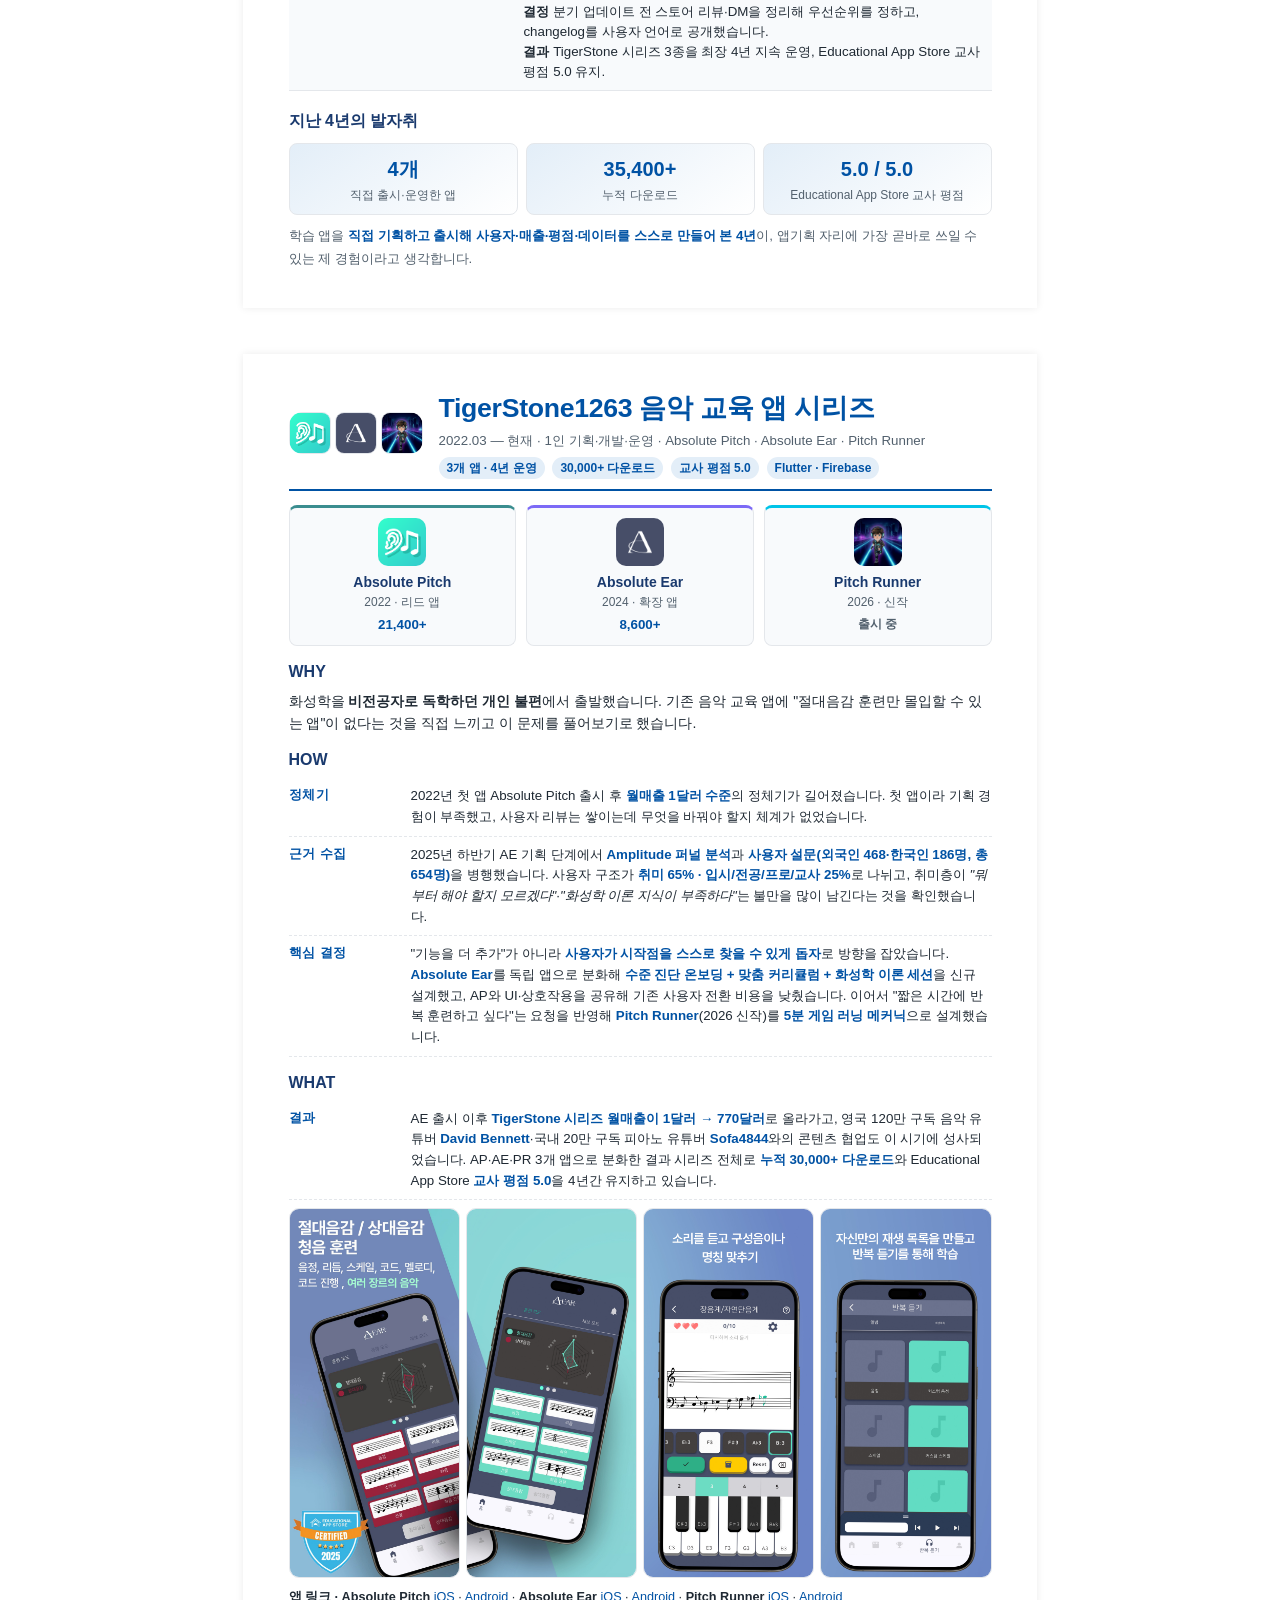
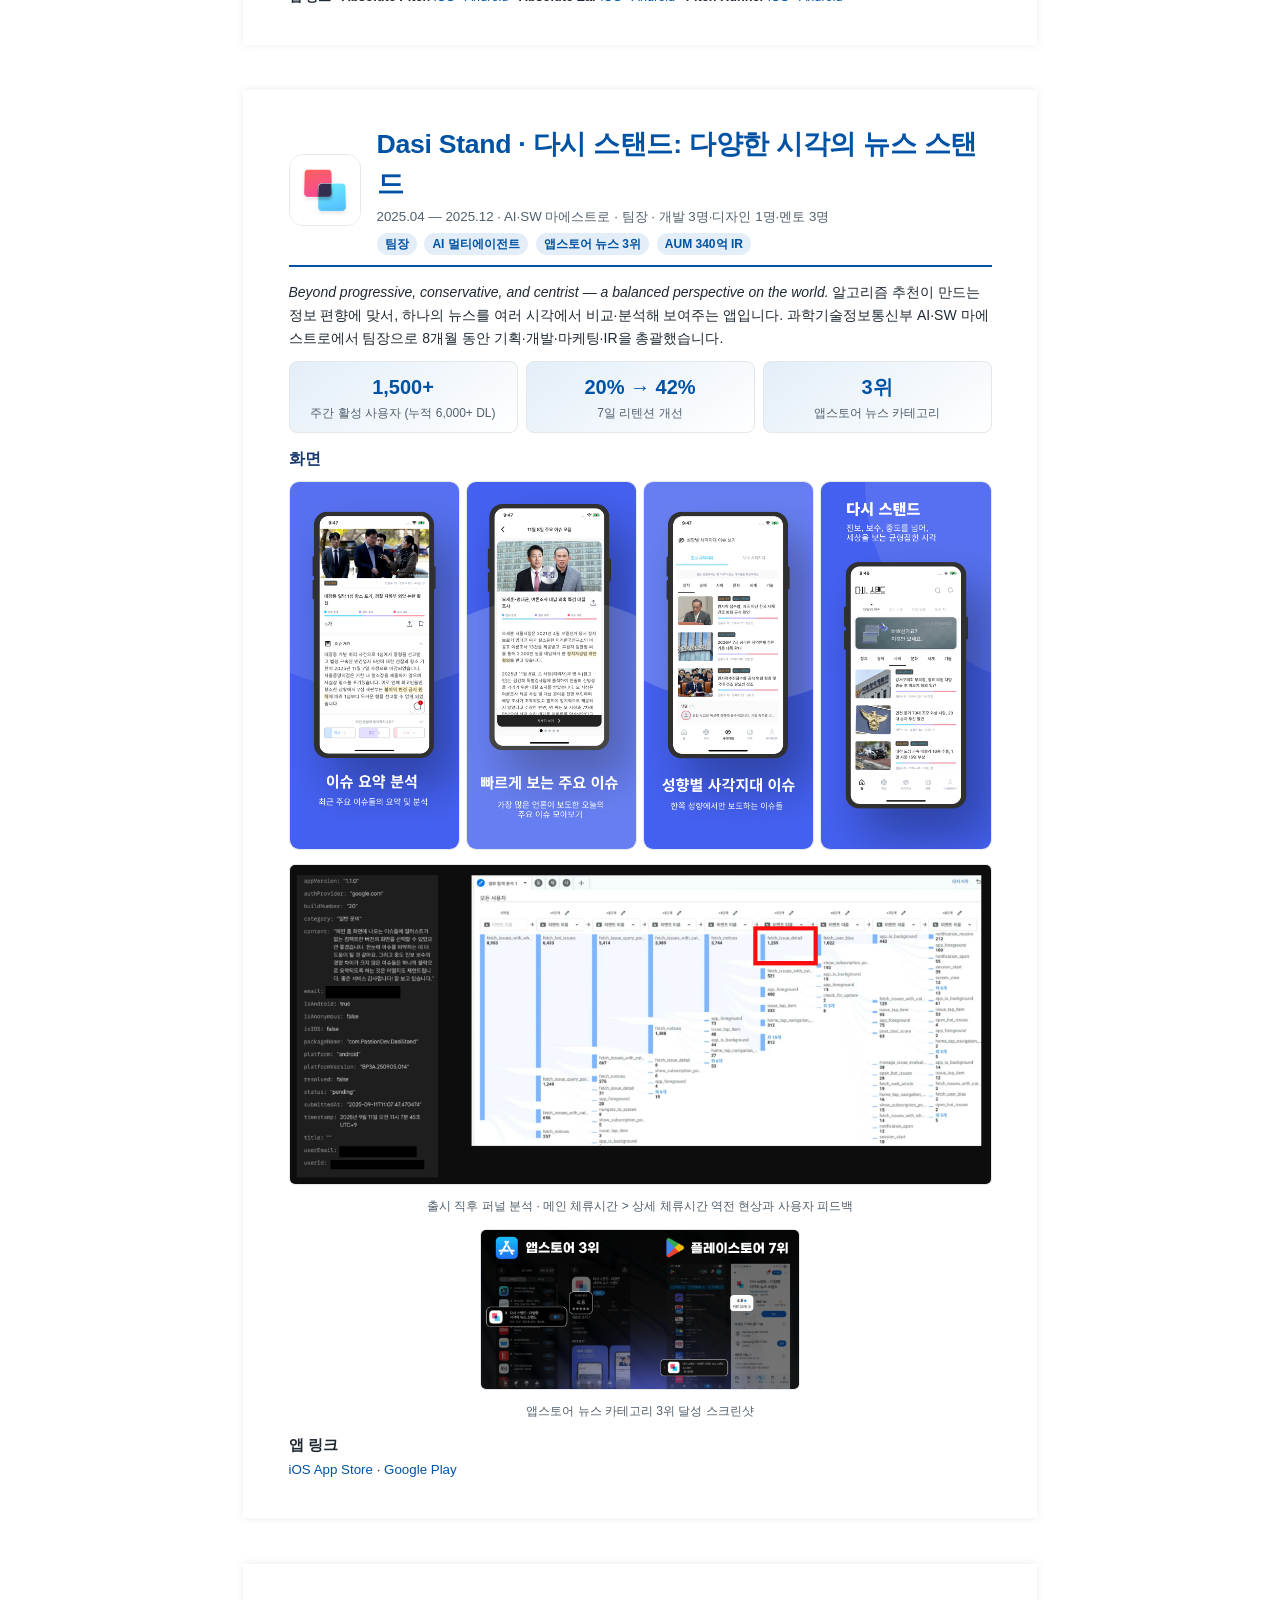
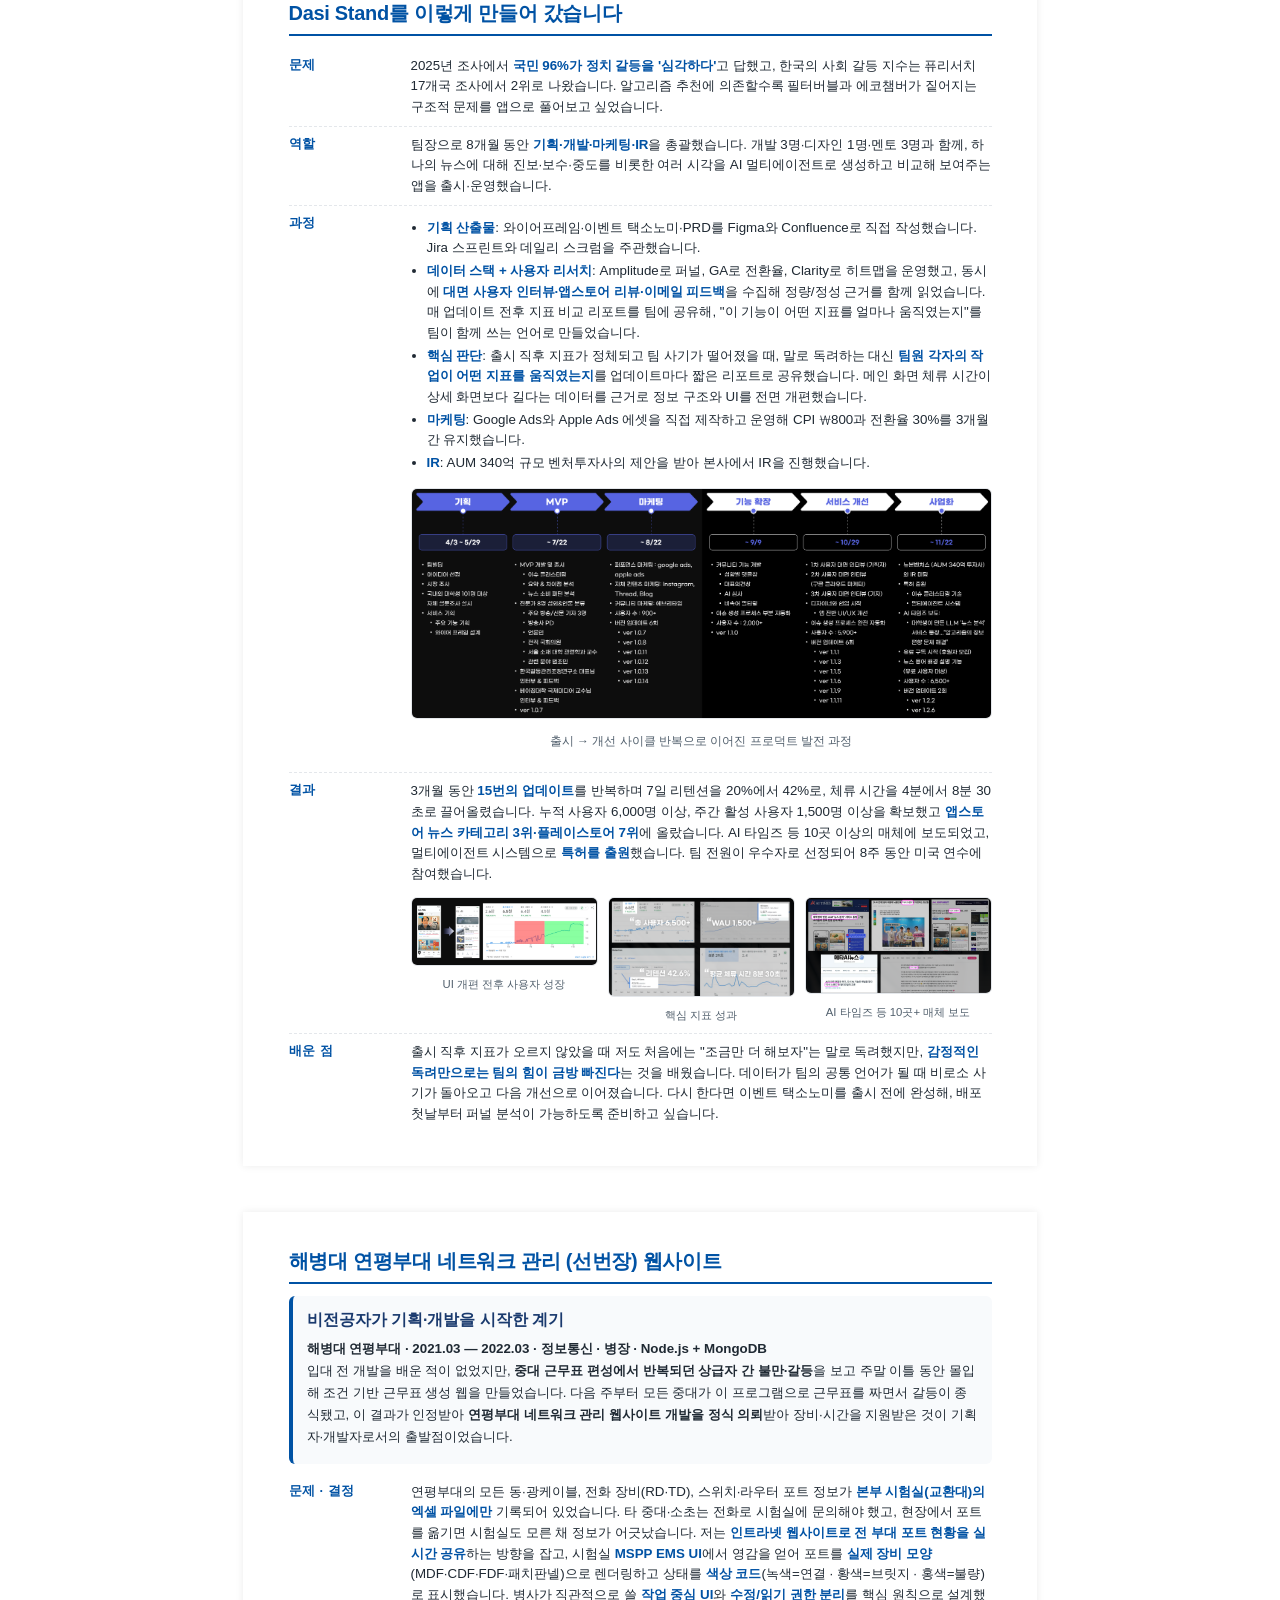
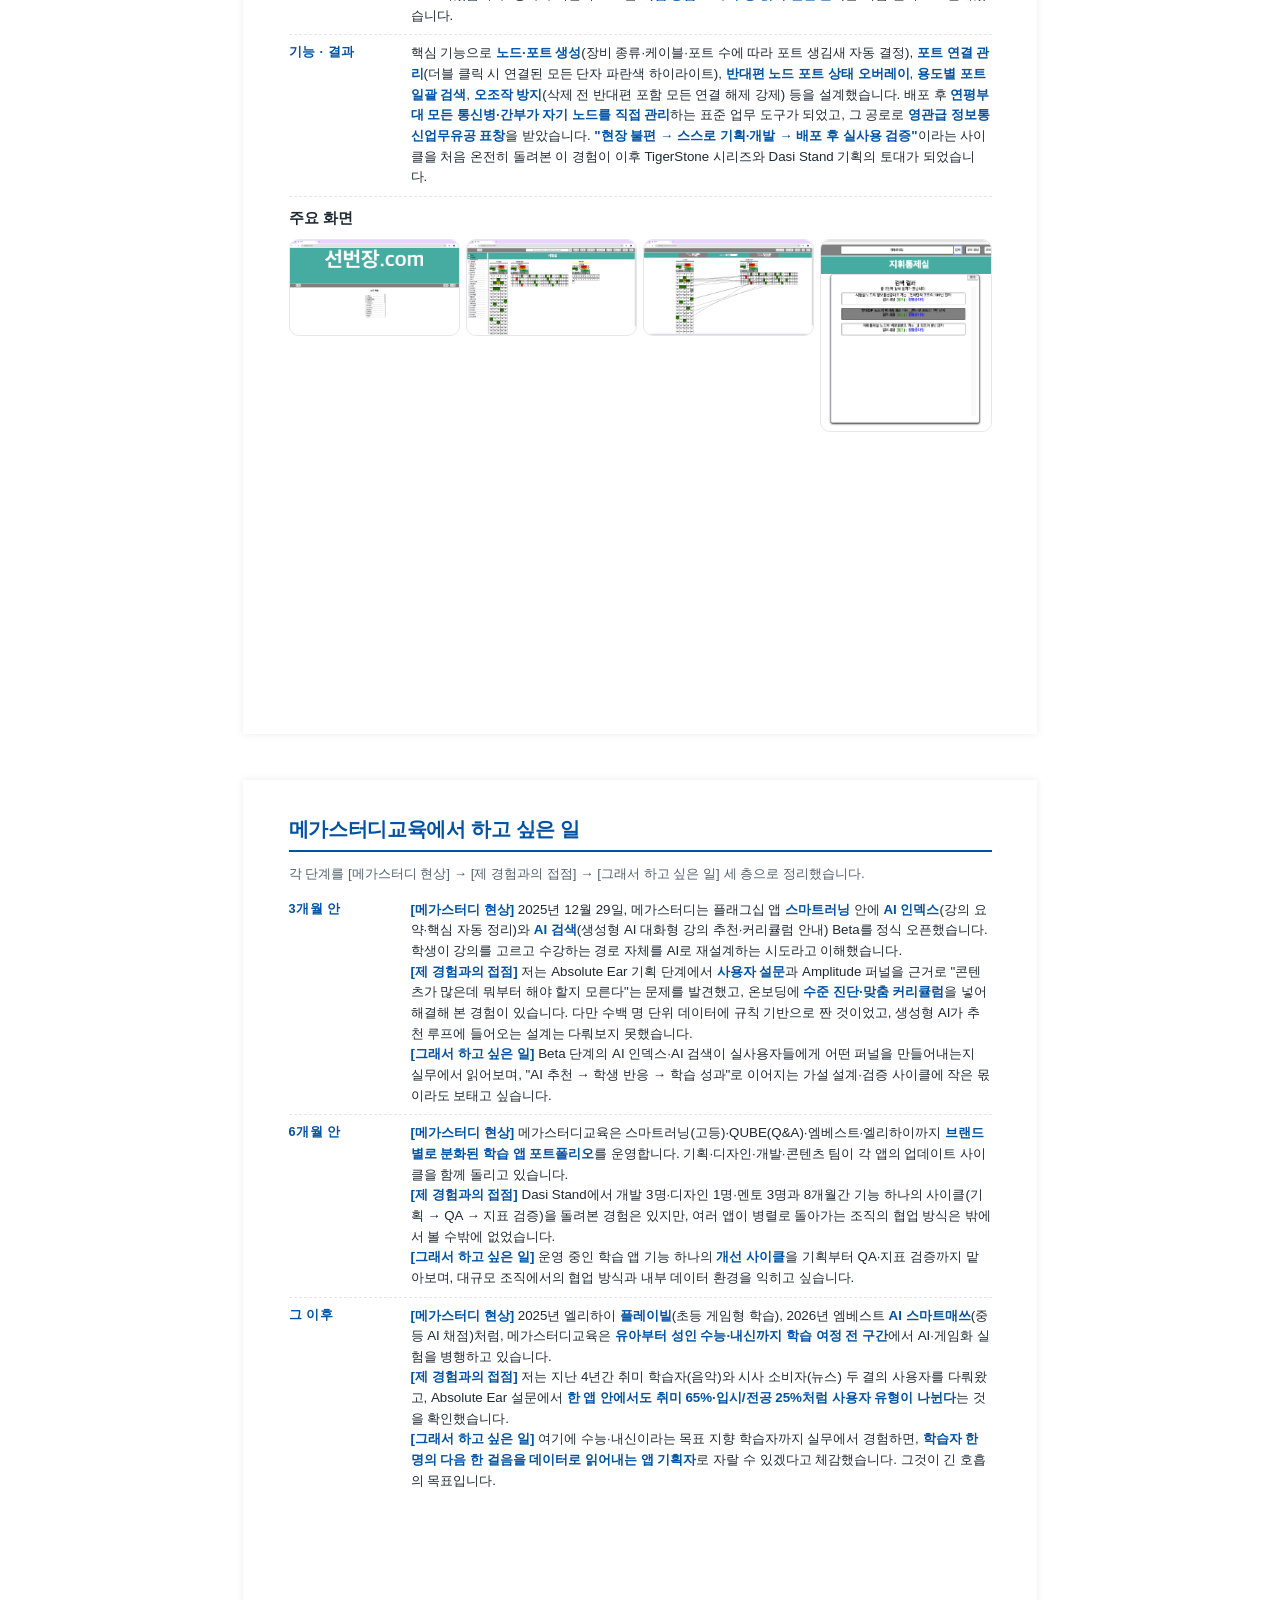
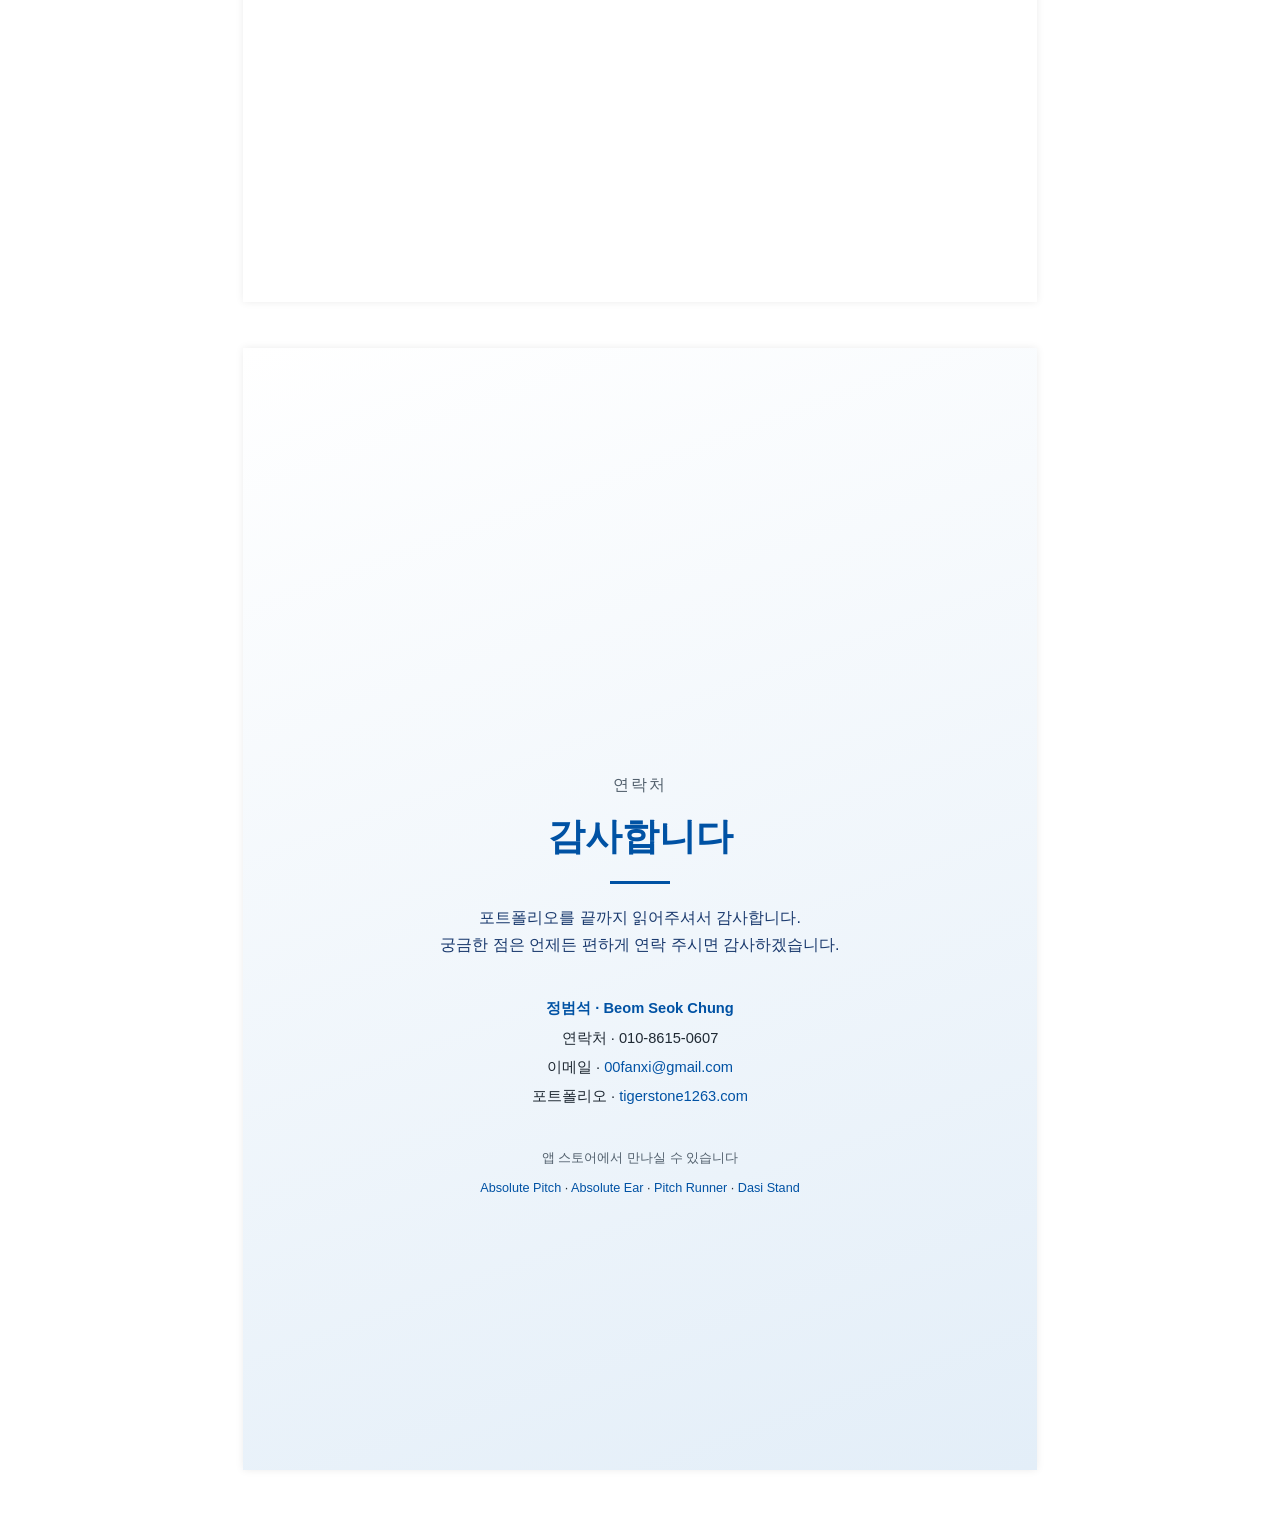
==== commit c6323c90: "Replace link-tree home with Beom Seok Chung portfolio Promote the 메가스터디 앱기획 인턴 지원 포트폴리오 to the site " ====
--- a/index.html
+++ b/index.html
@@ -1,212 +1,897 @@
-<!doctype html>
-<html lang="en">
+<!DOCTYPE html>
+<html lang="ko">
 <head>
-  <meta charset="utf-8" />
-  <meta name="viewport" content="width=device-width, initial-scale=1" />
-  <title>TigerStone1263 — Developer</title>
-  <meta property="og:title" content="TigerStone1263" />
-  <meta property="og:description" content="Project list for TigerStone apps." />
-  <meta property="og:image" content="shared/assets/tigerstone3_Developer.png" />
-  <meta property="og:image:alt" content="TigerStone Developer" />
-  <meta property="og:type" content="website" />
-  <meta name="twitter:card" content="summary_large_image" />
-  <meta name="twitter:image" content="shared/assets/tigerstone3_Developer.png" />
-  <link rel="preconnect" href="https://fonts.googleapis.com" />
-  <link rel="preconnect" href="https://fonts.gstatic.com" crossorigin />
-  <link href="https://fonts.googleapis.com/css2?family=Inter:wght@300;400;500;600;700&family=Playfair+Display:ital,wght@0,700;1,400&display=swap" rel="stylesheet" />
-  <link rel="stylesheet" href="shared/style.css" />
+<meta charset="UTF-8">
+<meta name="viewport" content="width=device-width, initial-scale=1">
+<title>정범석 · 앱기획 포트폴리오 — 메가스터디교육 메력3기</title>
+<meta name="description" content="비전공자로 독학해 4년간 학습·교육 앱 네 개를 직접 출시·운영해 온 1인 앱 기획자 정범석의 포트폴리오.">
+<meta property="og:title" content="정범석 · 앱기획 포트폴리오">
+<meta property="og:description" content="비전공자로 독학해 4년간 학습·교육 앱 네 개를 직접 출시·운영. 누적 35,400명 사용자.">
+<meta property="og:image" content="portfolio_assets/common/profile.jpeg">
+<meta property="og:type" content="website">
+<meta name="twitter:card" content="summary_large_image">
+<meta name="twitter:image" content="portfolio_assets/common/profile.jpeg">
+<style>
+  @page { size: A4; margin: 0; }
+  * { box-sizing: border-box; }
+  html, body { margin: 0; padding: 0; }
+  :root {
+    --primary: #0052A4;
+    --navy: #1A3A6E;
+    --accent-light: #E3EEF8;
+    --surface: #F8FAFC;
+    --text: #1f2933;
+    --text-sub: #52606d;
+    --divider: #e4e7eb;
+  }
+  html, body { background: #ffffff; }
+  body {
+    font-family: 'Pretendard', 'Apple SD Gothic Neo', 'Malgun Gothic', 'Noto Sans KR', sans-serif;
+    color: var(--text);
+    line-height: 1.5;
+    font-size: 10.5pt;
+    margin: 0;
+    padding: 0;
+  }
+  .page {
+    width: 210mm;
+    min-height: 297mm;
+    margin: 0 auto;
+    padding: 9mm 12mm;
+    background: #ffffff;
+    page-break-after: always;
+    position: relative;
+  }
+  .page:last-child { page-break-after: auto; }
+  @media screen {
+    .page { margin-bottom: 12mm; box-shadow: 0 0 8px rgba(0,0,0,0.08); }
+  }
+  h1 { margin: 0; font-weight: 700; }
+  h2 {
+    font-size: 15pt;
+    color: var(--primary);
+    margin: 0 0 12px 0;
+    padding-bottom: 6px;
+    border-bottom: 2px solid var(--primary);
+    letter-spacing: -0.3px;
+  }
+  h3 {
+    font-size: 12pt;
+    color: var(--navy);
+    margin: 14px 0 6px 0;
+  }
+  h4 {
+    font-size: 11pt;
+    color: var(--text);
+    margin: 10px 0 4px 0;
+  }
+  p { margin: 4px 0; }
+  a { color: var(--primary); text-decoration: none; }
+
+  /* ===== Cover ===== */
+  .cover {
+    display: flex;
+    flex-direction: column;
+    justify-content: center;
+    align-items: center;
+    text-align: center;
+    padding: 40mm 10mm;
+    background: linear-gradient(160deg, #ffffff 0%, var(--accent-light) 100%);
+  }
+  .cover .brand {
+    font-size: 14pt;
+    color: var(--text-sub);
+    letter-spacing: 2px;
+    text-transform: uppercase;
+    margin-bottom: 10px;
+  }
+  .cover .title {
+    font-size: 32pt;
+    color: var(--primary);
+    font-weight: 800;
+    margin: 4px 0;
+    letter-spacing: -1px;
+  }
+  .cover .subtitle {
+    font-size: 14pt;
+    color: var(--navy);
+    margin: 16px 0 24px 0;
+  }
+  .cover .tagline {
+    font-size: 12pt;
+    color: var(--text-sub);
+    max-width: 500px;
+    line-height: 1.7;
+    margin: 20px auto;
+  }
+  .cover .meta {
+    margin-top: 40px;
+    font-size: 10.5pt;
+    color: var(--text);
+  }
+  .cover .meta a { font-weight: 600; }
+  .cover .divider {
+    width: 60px;
+    height: 3px;
+    background: var(--primary);
+    margin: 16px auto;
+  }
+
+  /* ===== About ===== */
+  .about-grid {
+    display: grid;
+    grid-template-columns: 120px 1fr;
+    gap: 20px;
+    align-items: start;
+    margin-bottom: 16px;
+  }
+  .profile-photo {
+    width: 120px;
+    height: 150px;
+    border-radius: 6px;
+    object-fit: cover;
+    border: 1px solid var(--divider);
+  }
+  .identity-block .label {
+    font-size: 10pt;
+    color: var(--text-sub);
+    letter-spacing: 1px;
+    text-transform: uppercase;
+    margin-bottom: 4px;
+  }
+  .identity-block h1 {
+    font-size: 22pt;
+    color: var(--navy);
+    margin: 0 0 6px 0;
+  }
+  .identity-block .title-line {
+    font-size: 12pt;
+    color: var(--primary);
+    font-weight: 600;
+    margin-bottom: 10px;
+  }
+  .keyword-row { margin-top: 8px; }
+  .keyword {
+    display: inline-block;
+    background: var(--accent-light);
+    color: var(--primary);
+    font-size: 9.5pt;
+    padding: 4px 10px;
+    border-radius: 20px;
+    margin-right: 6px;
+    margin-bottom: 4px;
+    font-weight: 600;
+  }
+  .contact-row {
+    margin-top: 10px;
+    font-size: 10pt;
+    color: var(--text-sub);
+    line-height: 1.7;
+  }
+  .contact-row strong { color: var(--text); }
+
+  /* Timeline */
+  .timeline {
+    margin-top: 18px;
+    border-left: 3px solid var(--primary);
+    padding-left: 16px;
+  }
+  .timeline-item {
+    margin-bottom: 10px;
+    position: relative;
+  }
+  .timeline-item::before {
+    content: "";
+    position: absolute;
+    left: -22px;
+    top: 6px;
+    width: 9px;
+    height: 9px;
+    border-radius: 50%;
+    background: var(--primary);
+  }
+  .timeline-item .period {
+    font-size: 9pt;
+    color: var(--text-sub);
+    letter-spacing: 0.3px;
+  }
+  .timeline-item .title-txt {
+    font-size: 10.5pt;
+    font-weight: 600;
+    color: var(--text);
+  }
+  .timeline-item .desc {
+    font-size: 9.5pt;
+    color: var(--text-sub);
+    margin-top: 2px;
+  }
+
+  /* Skills */
+  .skills-grid {
+    display: grid;
+    grid-template-columns: repeat(2, 1fr);
+    gap: 6px 18px;
+    font-size: 10pt;
+    margin-top: 10px;
+  }
+  .skill-row {
+    display: flex;
+    justify-content: space-between;
+    border-bottom: 1px dotted var(--divider);
+    padding: 3px 0;
+  }
+  .skill-row .label { font-weight: 600; color: var(--text); }
+  .skill-row .value { color: var(--text-sub); font-size: 9.5pt; }
+
+  /* ===== JD Match Table ===== */
+  .jd-table {
+    width: 100%;
+    border-collapse: collapse;
+    font-size: 10pt;
+    margin-top: 10px;
+  }
+  .jd-table th {
+    background: var(--primary);
+    color: #fff;
+    padding: 8px 10px;
+    text-align: left;
+    font-weight: 600;
+    font-size: 10pt;
+  }
+  .jd-table td {
+    padding: 8px 10px;
+    border-bottom: 1px solid var(--divider);
+    vertical-align: top;
+  }
+  .jd-table tr:nth-child(even) td { background: var(--surface); }
+  .jd-table td:first-child {
+    font-weight: 600;
+    color: var(--navy);
+    width: 32%;
+  }
+
+  /* ===== Project Card ===== */
+  .project-header {
+    display: flex;
+    gap: 16px;
+    align-items: center;
+    padding-bottom: 10px;
+    border-bottom: 2px solid var(--primary);
+    margin-bottom: 14px;
+  }
+  .project-header .icon-box {
+    width: 72px;
+    height: 72px;
+    border-radius: 14px;
+    overflow: hidden;
+    flex-shrink: 0;
+    background: var(--surface);
+    border: 1px solid var(--divider);
+  }
+  .project-header .icon-box img { width: 100%; height: 100%; object-fit: cover; }
+  .project-header .meta-block { flex: 1; }
+  .project-header h2 {
+    border: none;
+    padding: 0;
+    margin: 0;
+    font-size: 20pt;
+    color: var(--primary);
+  }
+  .project-header .period-role {
+    font-size: 10pt;
+    color: var(--text-sub);
+    margin-top: 3px;
+  }
+  .project-header .tag-row { margin-top: 6px; }
+  .tag {
+    display: inline-block;
+    background: var(--accent-light);
+    color: var(--primary);
+    font-size: 9pt;
+    padding: 2px 8px;
+    border-radius: 12px;
+    margin-right: 4px;
+    font-weight: 600;
+  }
+
+  /* Series grid for TigerStone apps */
+  .series-grid {
+    display: grid;
+    grid-template-columns: repeat(4, 1fr);
+    gap: 10px;
+    margin: 14px 0;
+  }
+  .series-card {
+    background: var(--surface);
+    border: 1px solid var(--divider);
+    border-radius: 8px;
+    padding: 10px;
+    text-align: center;
+  }
+  .series-card .mini-icon {
+    width: 48px;
+    height: 48px;
+    border-radius: 10px;
+    margin: 0 auto 6px auto;
+    display: block;
+    object-fit: cover;
+  }
+  .series-card .s-name { font-size: 10.5pt; font-weight: 700; color: var(--navy); }
+  .series-card .s-year { font-size: 9pt; color: var(--text-sub); }
+  .series-card .s-dl {
+    font-size: 10pt;
+    color: var(--primary);
+    font-weight: 700;
+    margin-top: 4px;
+  }
+
+  /* STAR-S blocks */
+  .star-row {
+    display: grid;
+    grid-template-columns: 110px 1fr;
+    gap: 12px;
+    padding: 8px 0;
+    border-bottom: 1px dashed var(--divider);
+  }
+  .star-row:last-child { border: none; }
+  .star-label {
+    font-size: 9.5pt;
+    font-weight: 700;
+    color: var(--primary);
+    letter-spacing: 0.5px;
+    text-transform: uppercase;
+  }
+  .star-content { font-size: 10pt; color: var(--text); line-height: 1.55; }
+  .star-content ul { margin: 4px 0 4px 16px; padding: 0; }
+  .star-content li { margin-bottom: 2px; }
+  .star-content strong { color: var(--primary); }
+
+  /* Metric cards */
+  .metrics-row {
+    display: grid;
+    grid-template-columns: repeat(4, 1fr);
+    gap: 8px;
+    margin: 10px 0;
+  }
+  .metric-card {
+    background: linear-gradient(145deg, var(--accent-light) 0%, #ffffff 100%);
+    border: 1px solid var(--divider);
+    border-radius: 8px;
+    padding: 10px 8px;
+    text-align: center;
+  }
+  .metric-card .mv {
+    font-size: 15pt;
+    font-weight: 800;
+    color: var(--primary);
+    display: block;
+  }
+  .metric-card .ml {
+    font-size: 9pt;
+    color: var(--text-sub);
+    margin-top: 2px;
+    display: block;
+  }
+
+  /* Screenshot gallery */
+  .screens {
+    display: grid;
+    grid-template-columns: repeat(5, 1fr);
+    gap: 6px;
+    margin: 10px 0;
+  }
+  .screens.four { grid-template-columns: repeat(4, 1fr); }
+  .screens img {
+    width: 100%;
+    height: auto;
+    border-radius: 10px;
+    border: 1px solid var(--divider);
+    object-fit: cover;
+  }
+
+  /* ===== Sub Project ===== */
+  .sub-project {
+    background: var(--surface);
+    border-left: 4px solid var(--primary);
+    padding: 12px 14px;
+    margin: 10px 0;
+    border-radius: 6px;
+  }
+  .sub-project h3 { margin-top: 0; }
+
+  /* Print rules */
+  @media print {
+    .page { margin: 0; box-shadow: none; }
+    body { font-size: 10pt; }
+    h2 { page-break-after: avoid; }
+    .star-row, .project-header, .series-card, .metric-card { page-break-inside: avoid; }
+  }
+</style>
 </head>
-<body class="home">
-
-  <!-- Animated gradient blobs -->
-  <div class="bg-canvas" aria-hidden="true">
-    <div class="blob blob-1"></div>
-    <div class="blob blob-2"></div>
-    <div class="blob blob-3"></div>
-  </div>
-
-  <!-- Cursor spotlight -->
-  <div class="spotlight" id="spotlight" aria-hidden="true"></div>
-
-  <main class="site-main">
-
-    <!-- Hero Section -->
-    <header class="hero" id="hero">
-      <div class="avatar-wrap">
-        <div class="avatar-ring"></div>
-        <img class="avatar" src="shared/assets/tigerstone3_Developer.png" alt="TigerStone Developer" />
+<body>
+
+<!-- =================== PAGE 1 · COVER =================== -->
+<section class="page cover">
+  <div class="brand">앱기획 인턴 지원 포트폴리오</div>
+  <h1 class="title">정범석</h1>
+  <div class="divider"></div>
+  <p class="subtitle">Beom Seok Chung</p>
+  <p class="tagline">
+    비전공자로 독학해 4년간 학습·교육 앱 네 개를 직접 출시·운영하며,<br>
+    누적 35,400명 넘는 사용자와 함께 제품을 다듬어 왔습니다.
+  </p>
+  <div class="meta">
+    메가스터디교육 메력3기 앱기획 인턴 지원 · 2026.04<br>
+    <a href="https://tigerstone1263.com">tigerstone1263.com</a> · 00fanxi@gmail.com · 010-8615-0607
+  </div>
+</section>
+
+<!-- =================== PAGE 2 · ABOUT ME =================== -->
+<section class="page">
+  <h2>제 소개</h2>
+  <div class="about-grid">
+    <img class="profile-photo" src="portfolio_assets/common/profile.jpeg" alt="정범석">
+    <div class="identity-block">
+      <div class="label">앱 기획자</div>
+      <h1>정범석 <span style="font-size:12pt; color:var(--text-sub); font-weight:400;">鄭氾晳 · Beom Seok Chung</span></h1>
+      <div class="title-line">학습·교육 앱을 4년간 직접 기획·운영해온 앱 기획자</div>
+      <div class="keyword-row">
+        <span class="keyword">음악 교육 앱 3개 + 뉴스 앱 1개 출시·운영</span>
+        <span class="keyword">데이터 기반 기획</span>
+        <span class="keyword">비전공자 독학 개발</span>
       </div>
-      <p class="hero-eyebrow">Hello, I'm</p>
-      <h1 class="hero-name">Tiger<span class="gradient-text">Stone1263</span></h1>
-      <div class="hero-divider"></div>
-      <p class="hero-bio">A developer who dreams of a world where music can be heard like language, and spoken like a voice.</p>
-    </header>
-
-    <!-- Projects Section -->
-    <section class="projects" aria-label="Projects">
-      <p class="section-label">Projects</p>
-      <div class="projects-grid">
-
-        <a class="proj-card" href="apps/pitch-runner/" style="--accent: #00c4e8">
-          <div class="card-glow" aria-hidden="true"></div>
-          <div class="card-top-line" aria-hidden="true"></div>
-          <div class="card-inner">
-            <div class="card-header">
-              <div class="app-icon-wrap">
-                <img class="app-icon" src="apps/pitch-runner/assets/appIcon.png" alt="" />
-              </div>
-              <span class="year-badge">2026</span>
-            </div>
-            <div class="card-body">
-              <h3 class="app-name">Pitch Runner</h3>
-              <p class="app-desc">Sprint your way to Perfect Pitch!</p>
-              <p class="app-downloads">↓ 100+ downloads</p>
-            </div>
-            <div class="card-footer">
-              <span class="store-tag ios">iOS</span>
-              <span class="store-tag android">Android</span>
-              <span class="card-arrow" aria-hidden="true">→</span>
-            </div>
-          </div>
-        </a>
-
-        <a class="proj-card" href="apps/dasi-stand/" style="--accent: #d39a3e">
-          <div class="card-glow" aria-hidden="true"></div>
-          <div class="card-top-line" aria-hidden="true"></div>
-          <div class="card-inner">
-            <div class="card-header">
-              <div class="app-icon-wrap">
-                <img class="app-icon" src="apps/dasi-stand/assets/new_app_icon.png" alt="" />
-              </div>
-              <span class="year-badge">2025</span>
-            </div>
-            <div class="card-body">
-              <h3 class="app-name">Dasi Stand</h3>
-              <p class="app-desc">Beyond progressive, conservative, and centrist — a balanced perspective on the world.</p>
-              <p class="app-downloads">↓ 6,000+ downloads</p>
-            </div>
-            <div class="card-footer">
-              <span class="store-tag ios">iOS</span>
-              <span class="store-tag android">Android</span>
-              <span class="card-arrow" aria-hidden="true">→</span>
-            </div>
-          </div>
-        </a>
-
-        <a class="proj-card" href="apps/absolute-ear/" style="--accent: #7c6af6">
-          <div class="card-glow" aria-hidden="true"></div>
-          <div class="card-top-line" aria-hidden="true"></div>
-          <div class="card-inner">
-            <div class="card-header">
-              <div class="app-icon-wrap">
-                <img class="app-icon" src="apps/absolute-ear/assets/logo512.jpg" alt="" />
-              </div>
-              <span class="year-badge">2024</span>
-            </div>
-            <div class="card-body">
-              <h3 class="app-name">Absolute Ear</h3>
-              <p class="app-desc">Train your absolute &amp; relative pitch with interactive ear training exercises.</p>
-              <p class="app-downloads">↓ 8,600+ downloads</p>
-            </div>
-            <div class="card-footer">
-              <span class="store-tag ios">iOS</span>
-              <span class="store-tag android">Android</span>
-              <span class="card-arrow" aria-hidden="true">→</span>
-            </div>
-          </div>
-        </a>
-
-        <a class="proj-card" href="apps/absolute-pitch/" style="--accent: #3a8d8f">
-          <div class="card-glow" aria-hidden="true"></div>
-          <div class="card-top-line" aria-hidden="true"></div>
-          <div class="card-inner">
-            <div class="card-header">
-              <div class="app-icon-wrap">
-                <img class="app-icon" src="apps/absolute-pitch/assets/appIcon.png" alt="" />
-              </div>
-              <span class="year-badge">2022</span>
-            </div>
-            <div class="card-body">
-              <h3 class="app-name">Absolute Pitch</h3>
-              <p class="app-desc">Gradually improve absolute pitch from notes to tension chords, 251 voicings, and mode scales.</p>
-              <p class="app-downloads">↓ 21,400+ downloads</p>
-            </div>
-            <div class="card-footer">
-              <span class="store-tag ios">iOS</span>
-              <span class="store-tag android">Android</span>
-              <span class="card-arrow" aria-hidden="true">→</span>
-            </div>
-          </div>
-        </a>
-
+      <div class="contact-row">
+        <strong>연락처</strong> 010-8615-0607 &nbsp;·&nbsp; <strong>이메일</strong> 00fanxi@gmail.com<br>
+        <strong>포트폴리오</strong> <a href="https://tigerstone1263.com">tigerstone1263.com</a><br>
+        <strong>주요 경력</strong> 해병대 연평부대 정보통신 · 표창 · SK China 대외전략팀 인턴 · AI·SW 마에스트로 팀장 · UC Berkeley AI+Entrepreneurship 수료
       </div>
-    </section>
-
-  </main>
-
-  <script>
-  (() => {
-    // --- Cursor spotlight ---
-    const spotlight = document.getElementById('spotlight');
-    if (spotlight && window.matchMedia('(pointer: fine)').matches) {
-      document.addEventListener('mousemove', (e) => {
-        spotlight.style.setProperty('--sx', e.clientX + 'px');
-        spotlight.style.setProperty('--sy', e.clientY + 'px');
-      });
-    }
-
-    // --- 3D tilt + mouse-tracking glow ---
-    const reduced = window.matchMedia('(prefers-reduced-motion: reduce)').matches;
-
-    document.querySelectorAll('.proj-card').forEach(card => {
-      const glow = card.querySelector('.card-glow');
-      const accentColor = getComputedStyle(card).getPropertyValue('--accent').trim();
-
-      if (!reduced) {
-        card.addEventListener('mousemove', (e) => {
-          const rect = card.getBoundingClientRect();
-          const x = e.clientX - rect.left;
-          const y = e.clientY - rect.top;
-          const cx = rect.width / 2;
-          const cy = rect.height / 2;
-          const dx = (x - cx) / cx;
-          const dy = (y - cy) / cy;
-
-          card.style.transition = 'border-color 0.3s ease, box-shadow 0.3s ease';
-          card.style.transform = `perspective(700px) rotateX(${(-dy * 5).toFixed(2)}deg) rotateY(${(dx * 5).toFixed(2)}deg) translateZ(6px)`;
-
-          if (glow) {
-            glow.style.background = `radial-gradient(270px at ${x}px ${y}px, ${accentColor}2e, transparent 68%)`;
-            glow.style.opacity = '1';
-          }
-        });
-
-        card.addEventListener('mouseleave', () => {
-          card.style.transition = 'transform 0.5s cubic-bezier(0.23, 1, 0.32, 1), border-color 0.3s ease, box-shadow 0.3s ease';
-          card.style.transform = '';
-          if (glow) {
-            glow.style.opacity = '0';
-            glow.style.background = '';
-          }
-        });
-      }
-    });
-
-    // --- Scroll reveal ---
-    const revealObserver = new IntersectionObserver((entries) => {
-      entries.forEach(entry => {
-        if (entry.isIntersecting) {
-          const el = entry.target;
-          el.classList.add('revealed');
-          const delay = parseFloat(getComputedStyle(el).transitionDelay) * 1000 || 0;
-          setTimeout(() => { el.style.transitionDelay = '0s'; }, delay + 700);
-          revealObserver.unobserve(el);
-        }
-      });
-    }, { threshold: 0.08 });
-
-    document.querySelectorAll('.hero, .proj-card').forEach(el => revealObserver.observe(el));
-  })();
-  </script>
+    </div>
+  </div>
+
+  <div style="background:var(--surface); border-left:3px solid var(--primary); padding:12px 14px; border-radius:6px; margin:14px 0; font-size:10.5pt; line-height:1.65;">
+    <strong style="color:var(--primary);">비전공자 독학으로 시작한 기획·개발</strong><br>
+    국제정치경제학 전공생으로 출발했지만, <strong>해병대 복무 중 중대 근무표 편성에서 반복되던 갈등</strong>을 풀기 위해 주말 이틀 동안 코딩을 독학해 근무표 생성 웹을 만든 것이 기획·개발의 출발점이었습니다. 이 프로그램이 부대 표준 도구가 되면서 네트워크 관리 웹사이트 개발까지 정식 의뢰받았고, 전역 후에는 화성학 독학 중 느낀 개인 불편을 풀기 위해 Flutter를 익혀 TigerStone 시리즈를 출시해 4년간 사용자 목소리와 데이터를 근거로 시리즈를 확장해 왔습니다. "기획자는 사용자의 문제를 데이터로 읽어내는 사람"이라는 감각이 그 과정에서 몸에 배었습니다.
+  </div>
+
+  <h3>걸어온 길</h3>
+  <div class="timeline">
+    <div class="timeline-item">
+      <div class="period">2026.01 — 2026.02</div>
+      <div class="title-txt">UC Berkeley · AI + Entrepreneurship Immersion Program</div>
+      <div class="desc">GTM 전략, 고객 세그먼트, 퍼널 개선, IR 피칭 방법론 학습 · CES 2026 참관 · 실리콘밸리 현직자 멘토링</div>
+    </div>
+    <div class="timeline-item">
+      <div class="period">2025.04 — 2026.02</div>
+      <div class="title-txt">AI·SW 마에스트로 · 팀장 · 우수자 선정</div>
+      <div class="desc">뉴스 비교·분석 앱 Dasi Stand 기획·개발·마케팅·IR 총괄 · 팀장으로 개발 3명·디자인 1명·멘토 3명과 협업</div>
+    </div>
+    <div class="timeline-item">
+      <div class="period">2024.07 — 2025.01 (6개월 7일)</div>
+      <div class="title-txt">SK China 대외전략팀 · 인턴 (3→6개월 연장)</div>
+      <div class="desc">중국 정치·경제·지정학·산업 동향 리서치 · 업무 자동화 GUI 툴 개발</div>
+    </div>
+    <div class="timeline-item">
+      <div class="period">2022.03 — 현재</div>
+      <div class="title-txt">TigerStone1263 · 1인 앱 개발자/기획자</div>
+      <div class="desc">Absolute Pitch · Absolute Ear · Pitch Runner 3개 앱 기획·개발·운영 (Dasi Stand는 별도 팀 프로젝트)</div>
+    </div>
+    <div class="timeline-item">
+      <div class="period">2020.10 — 2022.04</div>
+      <div class="title-txt">해병대 연평부대 · 정보통신 · 병장 · 만기제대</div>
+      <div class="desc">비전공자로 독학해 근무표 생성 웹·네트워크 관리 (선번장) 웹사이트 개발 · 영관급 정보통신업무유공 표창</div>
+    </div>
+    <div class="timeline-item">
+      <div class="period">2019.09 — 2025.06 (졸업)</div>
+      <div class="title-txt">북경대학교 국제정치경제학 학부</div>
+      <div class="desc">중국 11년 유학 · 원어민 수준 중국어 · 졸업논문 <em>Personal Data Collection and National Security Risks</em></div>
+    </div>
+  </div>
+
+  <h3>보유 기술</h3>
+  <div class="skills-grid">
+    <div class="skill-row"><span class="label">기획·협업</span><span class="value">Jira · Confluence · Figma · Notion</span></div>
+    <div class="skill-row"><span class="label">데이터 분석</span><span class="value">Amplitude · GA · Clarity · SQL · Python</span></div>
+    <div class="skill-row"><span class="label">앱 개발</span><span class="value">Flutter / Dart · Firebase · Supabase</span></div>
+    <div class="skill-row"><span class="label">웹 개발</span><span class="value">Node.js · JavaScript · MongoDB</span></div>
+    <div class="skill-row"><span class="label">마케팅</span><span class="value">Google Ads · Apple Ads · 인플루언서 세일즈</span></div>
+    <div class="skill-row"><span class="label">어학</span><span class="value">중국어 Authentic · 영어 OPIc IH</span></div>
+  </div>
+</section>
+
+<!-- =================== PAGE 3 · JD MATCHING =================== -->
+<section class="page">
+  <h2>앱기획 인턴 담당업무와 제 경험</h2>
+  <p style="color:var(--text-sub); font-size:10pt; margin-bottom:10px;">
+    공고의 담당업무 여섯 가지에 대해, 제가 지난 4년간 실제로 <strong>마주친 문제 · 내린 결정 · 만든 결과</strong>를 나란히 놓아보았습니다.
+  </p>
+  <table class="jd-table">
+    <thead>
+      <tr>
+        <th style="width:30%;">담당업무</th>
+        <th>제가 마주친 문제 → 내린 결정 → 만든 결과</th>
+      </tr>
+    </thead>
+    <tbody>
+      <tr>
+        <td>학습 앱 신규 기능 및 콘텐츠 기획</td>
+        <td>
+          <strong>문제</strong> Absolute Ear 사용자 설문에서 취미 사용자가 <em>"뭐부터 해야 할지 모르겠다"</em>·<em>"이론 지식이 부족하다"</em>는 불만을 많이 남겼습니다.<br>
+          <strong>결정</strong> 온보딩에 <strong>사용자 수준 진단</strong>을 넣어 맞춤 커리큘럼을 자동 제안하도록 재설계하고, 기존에 없던 <strong>화성학 이론 세션</strong>을 신규 콘텐츠로 추가했습니다.<br>
+          <strong>결과</strong> TigerStone 시리즈 누적 29,400+ 다운로드, Educational App Store 교사 평점 5.0 유지.
+        </td>
+      </tr>
+      <tr>
+        <td>경쟁 서비스 분석·시장 리서치</td>
+        <td>
+          <strong>문제</strong> 새 앱을 낼 때마다 기존 음악 교육 앱들의 기능·리뷰를 체계적으로 정리할 필요가 있었습니다.<br>
+          <strong>결정</strong> 경쟁 앱들의 기능·리뷰·업데이트 주기를 <strong>포지셔닝 맵</strong>으로 정리하고, 사용자 설문으로 타겟 구조(<strong>취미 65%·입시/전공 25%</strong>)를 검증했습니다.<br>
+          <strong>결과</strong> 이 구조를 근거로 Absolute Ear의 온보딩·이론 세션 방향을 확정했습니다.
+        </td>
+      </tr>
+      <tr>
+        <td>UX·UI 개선 아이디어 도출</td>
+        <td>
+          <strong>문제</strong> Dasi Stand 출시 직후 Amplitude 퍼널·Clarity 히트맵에서 <strong>메인 화면 체류시간이 상세 화면보다 더 길다</strong>는 역전 현상이 보였습니다.<br>
+          <strong>결정</strong> "상세로 못 내려간다"가 아니라 "메인에서 이미 원하는 걸 얻고 있다"로 가설을 뒤집고, Figma로 정보 구조와 UI를 전면 개편했습니다.<br>
+          <strong>결과</strong> 3개월·15번의 업데이트로 체류 시간 4분 → 8분 30초, 7일 리텐션 20% → 42%.
+        </td>
+      </tr>
+      <tr>
+        <td>이벤트·마케팅 캠페인 기획</td>
+        <td>
+          <strong>문제</strong> 유료 광고 효율과 자연 유입 채널을 동시에 확보해야 했습니다.<br>
+          <strong>결정</strong> Google Ads·Apple Ads 에셋을 직접 제작해 운영하고, TigerStone 시리즈는 <strong>해외 인플루언서 콜드 메일</strong>로 자연 유입 채널을 열었습니다.<br>
+          <strong>결과</strong> Dasi Stand CPI ₩800·전환율 30% 3개월 유지, 영국 120만 구독 음악 유튜버 <strong>David Bennett</strong>와 국내 20만 구독 피아노 유튜버 <strong>Sofa4844</strong> 협업 성사.
+        </td>
+      </tr>
+      <tr>
+        <td>앱 운영 데이터 분석·개선안 도출</td>
+        <td>
+          <strong>문제</strong> TigerStone 시리즈 초기 월매출이 1달러 수준에 오래 머물러 있었고, 이탈 근거가 없었습니다.<br>
+          <strong>결정</strong> <strong>Amplitude 퍼널·Clarity 히트맵·사용자 설문</strong>을 병행해 이탈 구간과 불만을 정리했고, 이를 Absolute Ear 온보딩 개편에 반영했습니다.<br>
+          <strong>결과</strong> Absolute Ear 출시 이후 <strong>TigerStone 시리즈 월매출 1달러 → 770달러</strong>. 같은 분석 방식을 Dasi Stand에도 적용해 7일 리텐션 20% → 42%.
+        </td>
+      </tr>
+      <tr>
+        <td>QA 테스트·서비스 품질 관리</td>
+        <td>
+          <strong>문제</strong> 1인 운영으로 업데이트마다 품질과 사용자 신뢰를 지켜야 했습니다.<br>
+          <strong>결정</strong> 분기 업데이트 전 스토어 리뷰·DM을 정리해 우선순위를 정하고, changelog를 사용자 언어로 공개했습니다.<br>
+          <strong>결과</strong> TigerStone 시리즈 3종을 최장 4년 지속 운영, Educational App Store 교사 평점 5.0 유지.
+        </td>
+      </tr>
+    </tbody>
+  </table>
+
+  <h3 style="margin-top:18px;">지난 4년의 발자취</h3>
+  <div class="metrics-row" style="grid-template-columns: repeat(3, 1fr);">
+    <div class="metric-card">
+      <span class="mv">4개</span>
+      <span class="ml">직접 출시·운영한 앱</span>
+    </div>
+    <div class="metric-card">
+      <span class="mv">35,400+</span>
+      <span class="ml">누적 다운로드</span>
+    </div>
+    <div class="metric-card">
+      <span class="mv">5.0 / 5.0</span>
+      <span class="ml">Educational App Store 교사 평점</span>
+    </div>
+  </div>
+  <p style="font-size:10pt; margin-top:10px; color:var(--text-sub); line-height:1.7;">
+    학습 앱을 <strong style="color:var(--primary);">직접 기획하고 출시해 사용자·매출·평점·데이터를 스스로 만들어 본 4년</strong>이, 앱기획 자리에 가장 곧바로 쓰일 수 있는 제 경험이라고 생각합니다.
+  </p>
+</section>
+
+<!-- =================== PAGE 4 · TigerStone 시리즈 통합 (AP · AE · PR) =================== -->
+<section class="page">
+  <div class="project-header">
+    <div class="icon-box" style="display:flex; align-items:center; justify-content:center; background:transparent; border:none; gap:4px; width:auto; height:auto;">
+      <img src="portfolio_assets/icons/absolute-pitch.png" alt="Absolute Pitch" style="width:42px; height:42px; border-radius:9px; border:1px solid var(--divider);">
+      <img src="portfolio_assets/icons/absolute-ear.jpg" alt="Absolute Ear" style="width:42px; height:42px; border-radius:9px; border:1px solid var(--divider);">
+      <img src="portfolio_assets/icons/pitch-runner.png" alt="Pitch Runner" style="width:42px; height:42px; border-radius:9px; border:1px solid var(--divider);">
+    </div>
+    <div class="meta-block">
+      <h2>TigerStone1263 음악 교육 앱 시리즈</h2>
+      <div class="period-role">2022.03 — 현재 · 1인 기획·개발·운영 · Absolute Pitch · Absolute Ear · Pitch Runner</div>
+      <div class="tag-row">
+        <span class="tag">3개 앱 · 4년 운영</span>
+        <span class="tag">30,000+ 다운로드</span>
+        <span class="tag">교사 평점 5.0</span>
+        <span class="tag">Flutter · Firebase</span>
+      </div>
+    </div>
+  </div>
+
+  <div class="series-grid" style="grid-template-columns: repeat(3, 1fr); margin-top:8px;">
+    <div class="series-card" style="border-top:3px solid #3a8d8f;">
+      <img class="mini-icon" src="portfolio_assets/icons/absolute-pitch.png" alt="Absolute Pitch">
+      <div class="s-name">Absolute Pitch</div>
+      <div class="s-year">2022 · 리드 앱</div>
+      <div class="s-dl">21,400+</div>
+    </div>
+    <div class="series-card" style="border-top:3px solid #7c6af6;">
+      <img class="mini-icon" src="portfolio_assets/icons/absolute-ear.jpg" alt="Absolute Ear">
+      <div class="s-name">Absolute Ear</div>
+      <div class="s-year">2024 · 확장 앱</div>
+      <div class="s-dl">8,600+</div>
+    </div>
+    <div class="series-card" style="border-top:3px solid #00c4e8;">
+      <img class="mini-icon" src="portfolio_assets/icons/pitch-runner.png" alt="Pitch Runner">
+      <div class="s-name">Pitch Runner</div>
+      <div class="s-year">2026 · 신작</div>
+      <div class="s-dl" style="font-size:9pt; color:var(--text-sub);">출시 중</div>
+    </div>
+  </div>
+
+  <h3>WHY</h3>
+  <p style="font-size:10.5pt; line-height:1.6; margin:4px 0 8px 0;">
+    화성학을 <strong>비전공자로 독학하던 개인 불편</strong>에서 출발했습니다. 기존 음악 교육 앱에 "절대음감 훈련만 몰입할 수 있는 앱"이 없다는 것을 직접 느끼고 이 문제를 풀어보기로 했습니다.
+  </p>
+
+  <h3>HOW</h3>
+  <div class="star-row">
+    <div class="star-label">정체기</div>
+    <div class="star-content">
+      2022년 첫 앱 Absolute Pitch 출시 후 <strong>월매출 1달러 수준</strong>의 정체기가 길어졌습니다. 첫 앱이라 기획 경험이 부족했고, 사용자 리뷰는 쌓이는데 무엇을 바꿔야 할지 체계가 없었습니다.
+    </div>
+  </div>
+  <div class="star-row">
+    <div class="star-label">근거 수집</div>
+    <div class="star-content">
+      2025년 하반기 AE 기획 단계에서 <strong>Amplitude 퍼널 분석</strong>과 <strong>사용자 설문(외국인 468·한국인 186명, 총 654명)</strong>을 병행했습니다. 사용자 구조가 <strong>취미 65% · 입시/전공/프로/교사 25%</strong>로 나뉘고, 취미층이 <em>"뭐부터 해야 할지 모르겠다"</em>·<em>"화성학 이론 지식이 부족하다"</em>는 불만을 많이 남긴다는 것을 확인했습니다.
+    </div>
+  </div>
+  <div class="star-row">
+    <div class="star-label">핵심 결정</div>
+    <div class="star-content">
+      "기능을 더 추가"가 아니라 <strong>사용자가 시작점을 스스로 찾을 수 있게 돕자</strong>로 방향을 잡았습니다. <strong>Absolute Ear</strong>를 독립 앱으로 분화해 <strong>수준 진단 온보딩 + 맞춤 커리큘럼 + 화성학 이론 세션</strong>을 신규 설계했고, AP와 UI·상호작용을 공유해 기존 사용자 전환 비용을 낮췄습니다. 이어서 "짧은 시간에 반복 훈련하고 싶다"는 요청을 반영해 <strong>Pitch Runner</strong>(2026 신작)를 <strong>5분 게임 러닝 메커닉</strong>으로 설계했습니다.
+    </div>
+  </div>
+
+  <h3>WHAT</h3>
+  <div class="star-row">
+    <div class="star-label">결과</div>
+    <div class="star-content">
+      AE 출시 이후 <strong>TigerStone 시리즈 월매출이 1달러 → 770달러</strong>로 올라가고, 영국 120만 구독 음악 유튜버 <strong>David Bennett</strong>·국내 20만 구독 피아노 유튜버 <strong>Sofa4844</strong>와의 콘텐츠 협업도 이 시기에 성사되었습니다. AP·AE·PR 3개 앱으로 분화한 결과 시리즈 전체로 <strong>누적 30,000+ 다운로드</strong>와 Educational App Store <strong>교사 평점 5.0</strong>을 4년간 유지하고 있습니다.
+    </div>
+  </div>
+
+  <div class="screens four" style="margin-top:8px;">
+    <img src="portfolio_assets/absolute-ear/1.jpg" alt="AE screen 1">
+    <img src="portfolio_assets/absolute-ear/Artboard 02.jpg" alt="AE screen 2">
+    <img src="portfolio_assets/absolute-ear/Artboard 04.jpg" alt="AE screen 3">
+    <img src="portfolio_assets/absolute-ear/Artboard 06.jpg" alt="AE screen 4">
+  </div>
+
+  <p style="font-size:9.5pt; margin-top:8px;">
+    <strong>앱 링크 · Absolute Pitch</strong> <a href="https://apps.apple.com/app/apple-store/id1636530380?pt=125213920&ct=link_tree&mt=8">iOS</a> · <a href="https://play.google.com/store/apps/details?id=com.TigerStone.AbsolutePitch">Android</a> ·
+    <strong>Absolute Ear</strong> <a href="https://apps.apple.com/app/apple-store/id6739764701?pt=125213920&ct=tigerstone/link_tree&mt=8">iOS</a> · <a href="https://play.google.com/store/apps/details?id=com.tigerstone.AbsoluteEar&referrer=utm_source%3Dlink_tree">Android</a> ·
+    <strong>Pitch Runner</strong> <a href="https://apps.apple.com/kr/app/pitch-runner/id6759845986">iOS</a> · <a href="https://play.google.com/store/apps/details?id=com.TigerStone.PitchRunner">Android</a>
+  </p>
+</section>
+
+<!-- =================== PAGE 7 · DASI STAND OVERVIEW =================== -->
+<section class="page">
+  <div class="project-header">
+    <div class="icon-box"><img src="portfolio_assets/icons/dasi-stand.png" alt="Dasi Stand"></div>
+    <div class="meta-block">
+      <h2>Dasi Stand · 다시 스탠드: 다양한 시각의 뉴스 스탠드</h2>
+      <div class="period-role">2025.04 — 2025.12 · AI·SW 마에스트로 · 팀장 · 개발 3명·디자인 1명·멘토 3명</div>
+      <div class="tag-row">
+        <span class="tag">팀장</span>
+        <span class="tag">AI 멀티에이전트</span>
+        <span class="tag">앱스토어 뉴스 3위</span>
+        <span class="tag">AUM 340억 IR</span>
+      </div>
+    </div>
+  </div>
+
+  <p style="font-size:10.5pt; line-height:1.65;">
+    <em>Beyond progressive, conservative, and centrist — a balanced perspective on the world.</em> 알고리즘 추천이 만드는 정보 편향에 맞서, 하나의 뉴스를 여러 시각에서 비교·분석해 보여주는 앱입니다. 과학기술정보통신부 AI·SW 마에스트로에서 팀장으로 8개월 동안 기획·개발·마케팅·IR을 총괄했습니다.
+  </p>
+
+  <div class="metrics-row" style="grid-template-columns: repeat(3, 1fr);">
+    <div class="metric-card"><span class="mv">1,500+</span><span class="ml">주간 활성 사용자 (누적 6,000+ DL)</span></div>
+    <div class="metric-card"><span class="mv">20% → 42%</span><span class="ml">7일 리텐션 개선</span></div>
+    <div class="metric-card"><span class="mv">3위</span><span class="ml">앱스토어 뉴스 카테고리</span></div>
+  </div>
+
+  <h3>화면</h3>
+  <div class="screens four">
+    <img src="portfolio_assets/dasi-stand/Design.png" alt="Dasi Stand screen 1">
+    <img src="portfolio_assets/dasi-stand/Design-2.png" alt="Dasi Stand screen 2">
+    <img src="portfolio_assets/dasi-stand/Design-4.png" alt="Dasi Stand screen 3">
+    <img src="portfolio_assets/dasi-stand/Design 9.png" alt="Dasi Stand screen 4">
+  </div>
+  <figure style="margin:14px 0; text-align:center;">
+    <img src="다시스탠드 재료/사용자 피드백과 상세페이지 유입률 (낮음).png" alt="사용자 피드백과 상세페이지 유입률" style="max-width:100%; border:1px solid var(--divider); border-radius:6px;">
+    <figcaption style="font-size:9pt; color:var(--text-sub); margin-top:6px;">
+      출시 직후 퍼널 분석 · 메인 체류시간 &gt; 상세 체류시간 역전 현상과 사용자 피드백
+    </figcaption>
+  </figure>
+
+  <figure style="margin:14px 0; text-align:center;">
+    <img src="다시스탠드 재료/앱스토어 순위.png" alt="앱스토어 뉴스 카테고리 3위" style="max-width:320px; border:1px solid var(--divider); border-radius:6px;">
+    <figcaption style="font-size:9pt; color:var(--text-sub); margin-top:6px;">
+      앱스토어 뉴스 카테고리 3위 달성 스크린샷
+    </figcaption>
+  </figure>
+
+  <h4>앱 링크</h4>
+  <p style="font-size:10pt;">
+    <a href="https://apps.apple.com/us/app/app-store/id6748309466?pt=125213920&ct=link_tree&mt=8">iOS App Store</a> ·
+    <a href="https://play.google.com/store/apps/details?id=com.PassionDev.DasiStand&referrer=utm_source%3Dlink_tree">Google Play</a>
+  </p>
+</section>
+
+<!-- =================== PAGE 8 · DASI STAND DETAILS =================== -->
+<section class="page">
+  <h2>Dasi Stand를 이렇게 만들어 갔습니다</h2>
+
+  <div class="star-row">
+    <div class="star-label">문제</div>
+    <div class="star-content">
+      2025년 조사에서 <strong>국민 96%가 정치 갈등을 '심각하다'</strong>고 답했고, 한국의 사회 갈등 지수는 퓨리서치 17개국 조사에서 2위로 나왔습니다. 알고리즘 추천에 의존할수록 필터버블과 에코챔버가 짙어지는 구조적 문제를 앱으로 풀어보고 싶었습니다.
+    </div>
+  </div>
+  <div class="star-row">
+    <div class="star-label">역할</div>
+    <div class="star-content">
+      팀장으로 8개월 동안 <strong>기획·개발·마케팅·IR</strong>을 총괄했습니다. 개발 3명·디자인 1명·멘토 3명과 함께, 하나의 뉴스에 대해 진보·보수·중도를 비롯한 여러 시각을 AI 멀티에이전트로 생성하고 비교해 보여주는 앱을 출시·운영했습니다.
+    </div>
+  </div>
+  <div class="star-row">
+    <div class="star-label">과정</div>
+    <div class="star-content">
+      <ul>
+        <li><strong>기획 산출물</strong>: 와이어프레임·이벤트 택소노미·PRD를 Figma와 Confluence로 직접 작성했습니다. Jira 스프린트와 데일리 스크럼을 주관했습니다.</li>
+        <li><strong>데이터 스택 + 사용자 리서치</strong>: Amplitude로 퍼널, GA로 전환율, Clarity로 히트맵을 운영했고, 동시에 <strong>대면 사용자 인터뷰·앱스토어 리뷰·이메일 피드백</strong>을 수집해 정량/정성 근거를 함께 읽었습니다. 매 업데이트 전후 지표 비교 리포트를 팀에 공유해, "이 기능이 어떤 지표를 얼마나 움직였는지"를 팀이 함께 쓰는 언어로 만들었습니다.</li>
+        <li><strong>핵심 판단</strong>: 출시 직후 지표가 정체되고 팀 사기가 떨어졌을 때, 말로 독려하는 대신 <strong>팀원 각자의 작업이 어떤 지표를 움직였는지</strong>를 업데이트마다 짧은 리포트로 공유했습니다. 메인 화면 체류 시간이 상세 화면보다 길다는 데이터를 근거로 정보 구조와 UI를 전면 개편했습니다.</li>
+        <li><strong>마케팅</strong>: Google Ads와 Apple Ads 에셋을 직접 제작하고 운영해 CPI ₩800과 전환율 30%를 3개월간 유지했습니다.</li>
+        <li><strong>IR</strong>: AUM 340억 규모 벤처투자사의 제안을 받아 본사에서 IR을 진행했습니다.</li>
+      </ul>
+      <figure style="margin:14px 0; text-align:center;">
+        <img src="다시스탠드 재료/발전 과정.png" alt="Dasi Stand 발전 과정" style="max-width:100%; border:1px solid var(--divider); border-radius:6px;">
+        <figcaption style="font-size:9pt; color:var(--text-sub); margin-top:6px;">
+          출시 → 개선 사이클 반복으로 이어진 프로덕트 발전 과정
+        </figcaption>
+      </figure>
+    </div>
+  </div>
+  <div class="star-row">
+    <div class="star-label">결과</div>
+    <div class="star-content">
+      3개월 동안 <strong>15번의 업데이트</strong>를 반복하며 7일 리텐션을 20%에서 42%로, 체류 시간을 4분에서 8분 30초로 끌어올렸습니다. 누적 사용자 6,000명 이상, 주간 활성 사용자 1,500명 이상을 확보했고 <strong>앱스토어 뉴스 카테고리 3위·플레이스토어 7위</strong>에 올랐습니다. AI 타임즈 등 10곳 이상의 매체에 보도되었고, 멀티에이전트 시스템으로 <strong>특허를 출원</strong>했습니다. 팀 전원이 우수자로 선정되어 8주 동안 미국 연수에 참여했습니다.
+
+      <div style="display:grid; grid-template-columns: repeat(3, 1fr); gap:10px; margin-top:12px;">
+        <figure style="margin:0; text-align:center;">
+          <img src="다시스탠드 재료/화면 개선과 그 후 사용자 성장 변화.png" alt="UI 개편 전후 사용자 성장" style="max-width:100%; border:1px solid var(--divider); border-radius:6px;">
+          <figcaption style="font-size:8.5pt; color:var(--text-sub); margin-top:4px;">
+            UI 개편 전후 사용자 성장
+          </figcaption>
+        </figure>
+        <figure style="margin:0; text-align:center;">
+          <img src="다시스탠드 재료/지표 성과.png" alt="핵심 지표 성과" style="max-width:100%; border:1px solid var(--divider); border-radius:6px;">
+          <figcaption style="font-size:8.5pt; color:var(--text-sub); margin-top:4px;">
+            핵심 지표 성과
+          </figcaption>
+        </figure>
+        <figure style="margin:0; text-align:center;">
+          <img src="다시스탠드 재료/언론 평가.png" alt="언론 보도 평가" style="max-width:100%; border:1px solid var(--divider); border-radius:6px;">
+          <figcaption style="font-size:8.5pt; color:var(--text-sub); margin-top:4px;">
+            AI 타임즈 등 10곳+ 매체 보도
+          </figcaption>
+        </figure>
+      </div>
+    </div>
+  </div>
+  <div class="star-row">
+    <div class="star-label">배운 점</div>
+    <div class="star-content">
+      출시 직후 지표가 오르지 않았을 때 저도 처음에는 "조금만 더 해보자"는 말로 독려했지만, <strong>감정적인 독려만으로는 팀의 힘이 금방 빠진다</strong>는 것을 배웠습니다. 데이터가 팀의 공통 언어가 될 때 비로소 사기가 돌아오고 다음 개선으로 이어졌습니다. 다시 한다면 이벤트 택소노미를 출시 전에 완성해, 배포 첫날부터 퍼널 분석이 가능하도록 준비하고 싶습니다.
+    </div>
+  </div>
+</section>
+
+<!-- =================== PAGE 9 · 해병대 선번장 + OTHER EXPERIENCES =================== -->
+<section class="page">
+  <h2>해병대 연평부대 네트워크 관리 (선번장) 웹사이트</h2>
+
+  <div class="sub-project">
+    <h3>비전공자가 기획·개발을 시작한 계기</h3>
+    <p style="font-size:10pt; line-height:1.65;">
+      <strong>해병대 연평부대 · 2021.03 — 2022.03 · 정보통신 · 병장 · Node.js + MongoDB</strong><br>
+      입대 전 개발을 배운 적이 없었지만, <strong>중대 근무표 편성에서 반복되던 상급자 간 불만·갈등</strong>을 보고 주말 이틀 동안 몰입해 조건 기반 근무표 생성 웹을 만들었습니다. 다음 주부터 모든 중대가 이 프로그램으로 근무표를 짜면서 갈등이 종식됐고, 이 결과가 인정받아 <strong>연평부대 네트워크 관리 웹사이트 개발을 정식 의뢰</strong>받아 장비·시간을 지원받은 것이 기획자·개발자로서의 출발점이었습니다.
+    </p>
+  </div>
+
+  <div class="star-row">
+    <div class="star-label">문제 · 결정</div>
+    <div class="star-content">
+      연평부대의 모든 동·광케이블, 전화 장비(RD·TD), 스위치·라우터 포트 정보가 <strong>본부 시험실(교환대)의 엑셀 파일에만</strong> 기록되어 있었습니다. 타 중대·소초는 전화로 시험실에 문의해야 했고, 현장에서 포트를 옮기면 시험실도 모른 채 정보가 어긋났습니다. 저는 <strong>인트라넷 웹사이트로 전 부대 포트 현황을 실시간 공유</strong>하는 방향을 잡고, 시험실 <strong>MSPP EMS UI</strong>에서 영감을 얻어 포트를 <strong>실제 장비 모양</strong>(MDF·CDF·FDF·패치판넬)으로 렌더링하고 상태를 <strong>색상 코드</strong>(녹색=연결 · 황색=브릿지 · 홍색=불량)로 표시했습니다. 병사가 직관적으로 쓸 <strong>작업 중심 UI</strong>와 <strong>수정/읽기 권한 분리</strong>를 핵심 원칙으로 설계했습니다.
+    </div>
+  </div>
+
+  <div class="star-row">
+    <div class="star-label">기능 · 결과</div>
+    <div class="star-content">
+      핵심 기능으로 <strong>노드·포트 생성</strong>(장비 종류·케이블·포트 수에 따라 포트 생김새 자동 결정), <strong>포트 연결 관리</strong>(더블 클릭 시 연결된 모든 단자 파란색 하이라이트), <strong>반대편 노드 포트 상태 오버레이</strong>, <strong>용도별 포트 일괄 검색</strong>, <strong>오조작 방지</strong>(삭제 전 반대편 포함 모든 연결 해제 강제) 등을 설계했습니다. 배포 후 <strong>연평부대 모든 통신병·간부가 자기 노드를 직접 관리</strong>하는 표준 업무 도구가 되었고, 그 공로로 <strong>영관급 정보통신업무유공 표창</strong>을 받았습니다. <strong>"현장 불편 → 스스로 기획·개발 → 배포 후 실사용 검증"</strong>이라는 사이클을 처음 온전히 돌려본 이 경험이 이후 TigerStone 시리즈와 Dasi Stand 기획의 토대가 되었습니다.
+    </div>
+  </div>
+
+  <h4>주요 화면</h4>
+  <div class="screens four">
+    <img src="연평부대 네트워크 관리 프로그램 (선번장) 스크린샷/홈화면.png" alt="홈 화면">
+    <img src="연평부대 네트워크 관리 프로그램 (선번장) 스크린샷/노드 화면.png" alt="노드별 화면">
+    <img src="연평부대 네트워크 관리 프로그램 (선번장) 스크린샷/포트 연결.png" alt="포트 연결 관리">
+    <img src="연평부대 네트워크 관리 프로그램 (선번장) 스크린샷/포트 검색.png" alt="포트 검색">
+  </div>
+
+</section>
+
+<!-- =================== PAGE 10 · MEGASTUDY 지원 동기 =================== -->
+<section class="page">
+  <h2>메가스터디교육에서 하고 싶은 일</h2>
+  <p style="font-size:10pt; color:var(--text-sub); margin-bottom:8px;">각 단계를 [메가스터디 현상] → [제 경험과의 접점] → [그래서 하고 싶은 일] 세 층으로 정리했습니다.</p>
+
+  <div class="star-row">
+    <div class="star-label">3개월 안</div>
+    <div class="star-content">
+      <strong>[메가스터디 현상]</strong> 2025년 12월 29일, 메가스터디는 플래그십 앱 <strong>스마트러닝</strong> 안에 <strong>AI 인덱스</strong>(강의 요약·핵심 자동 정리)와 <strong>AI 검색</strong>(생성형 AI 대화형 강의 추천·커리큘럼 안내) Beta를 정식 오픈했습니다. 학생이 강의를 고르고 수강하는 경로 자체를 AI로 재설계하는 시도라고 이해했습니다.<br>
+      <strong>[제 경험과의 접점]</strong> 저는 Absolute Ear 기획 단계에서 <strong>사용자 설문</strong>과 Amplitude 퍼널을 근거로 "콘텐츠가 많은데 뭐부터 해야 할지 모른다"는 문제를 발견했고, 온보딩에 <strong>수준 진단·맞춤 커리큘럼</strong>을 넣어 해결해 본 경험이 있습니다. 다만 수백 명 단위 데이터에 규칙 기반으로 짠 것이었고, 생성형 AI가 추천 루프에 들어오는 설계는 다뤄보지 못했습니다.<br>
+      <strong>[그래서 하고 싶은 일]</strong> Beta 단계의 AI 인덱스·AI 검색이 실사용자들에게 어떤 퍼널을 만들어내는지 실무에서 읽어보며, "AI 추천 → 학생 반응 → 학습 성과"로 이어지는 가설 설계·검증 사이클에 작은 몫이라도 보태고 싶습니다.
+    </div>
+  </div>
+
+  <div class="star-row">
+    <div class="star-label">6개월 안</div>
+    <div class="star-content">
+      <strong>[메가스터디 현상]</strong> 메가스터디교육은 스마트러닝(고등)·QUBE(Q&amp;A)·엠베스트·엘리하이까지 <strong>브랜드별로 분화된 학습 앱 포트폴리오</strong>를 운영합니다. 기획·디자인·개발·콘텐츠 팀이 각 앱의 업데이트 사이클을 함께 돌리고 있습니다.<br>
+      <strong>[제 경험과의 접점]</strong> Dasi Stand에서 개발 3명·디자인 1명·멘토 3명과 8개월간 기능 하나의 사이클(기획 → QA → 지표 검증)을 돌려본 경험은 있지만, 여러 앱이 병렬로 돌아가는 조직의 협업 방식은 밖에서 볼 수밖에 없었습니다.<br>
+      <strong>[그래서 하고 싶은 일]</strong> 운영 중인 학습 앱 기능 하나의 <strong>개선 사이클</strong>을 기획부터 QA·지표 검증까지 맡아보며, 대규모 조직에서의 협업 방식과 내부 데이터 환경을 익히고 싶습니다.
+    </div>
+  </div>
+
+  <div class="star-row">
+    <div class="star-label">그 이후</div>
+    <div class="star-content">
+      <strong>[메가스터디 현상]</strong> 2025년 엘리하이 <strong>플레이빌</strong>(초등 게임형 학습), 2026년 엠베스트 <strong>AI 스마트매쓰</strong>(중등 AI 채점)처럼, 메가스터디교육은 <strong>유아부터 성인 수능·내신까지 학습 여정 전 구간</strong>에서 AI·게임화 실험을 병행하고 있습니다.<br>
+      <strong>[제 경험과의 접점]</strong> 저는 지난 4년간 취미 학습자(음악)와 시사 소비자(뉴스) 두 결의 사용자를 다뤄왔고, Absolute Ear 설문에서 <strong>한 앱 안에서도 취미 65%·입시/전공 25%처럼 사용자 유형이 나뉜다</strong>는 것을 확인했습니다.<br>
+      <strong>[그래서 하고 싶은 일]</strong> 여기에 수능·내신이라는 목표 지향 학습자까지 실무에서 경험하면, <strong>학습자 한 명의 다음 한 걸음을 데이터로 읽어내는 앱 기획자</strong>로 자랄 수 있겠다고 체감했습니다. 그것이 긴 호흡의 목표입니다.
+    </div>
+  </div>
+</section>
+
+<!-- =================== PAGE 11 · CONTACT =================== -->
+<section class="page" style="display:flex; flex-direction:column; justify-content:center; align-items:center; text-align:center; background:linear-gradient(160deg, #ffffff 0%, var(--accent-light) 100%);">
+  <div style="margin-top:40mm;">
+    <p class="brand" style="font-size:12pt; letter-spacing:2px; color:var(--text-sub);">연락처</p>
+    <h1 style="font-size:28pt; color:var(--primary); margin:12px 0 8px 0;">감사합니다</h1>
+    <div class="divider" style="width:60px; height:3px; background:var(--primary); margin:16px auto;"></div>
+    <p style="font-size:12pt; color:var(--navy); max-width:440px; margin:20px auto; line-height:1.7;">
+      포트폴리오를 끝까지 읽어주셔서 감사합니다.<br>
+      궁금한 점은 언제든 편하게 연락 주시면 감사하겠습니다.
+    </p>
+
+    <div style="margin-top:36px; font-size:11pt; line-height:2;">
+      <div><strong style="color:var(--primary);">정범석 · Beom Seok Chung</strong></div>
+      <div>연락처 · 010-8615-0607</div>
+      <div>이메일 · <a href="mailto:00fanxi@gmail.com">00fanxi@gmail.com</a></div>
+      <div>포트폴리오 · <a href="https://tigerstone1263.com">tigerstone1263.com</a></div>
+    </div>
+
+    <div style="margin-top:36px; font-size:10pt; color:var(--text-sub);">
+      앱 스토어에서 만나실 수 있습니다
+    </div>
+    <div style="margin-top:8px; font-size:9.5pt; line-height:1.9;">
+      <a href="https://apps.apple.com/app/apple-store/id1636530380?pt=125213920&ct=link_tree&mt=8">Absolute Pitch</a> ·
+      <a href="https://apps.apple.com/app/apple-store/id6739764701?pt=125213920&ct=tigerstone/link_tree&mt=8">Absolute Ear</a> ·
+      <a href="https://apps.apple.com/kr/app/pitch-runner/id6759845986">Pitch Runner</a> ·
+      <a href="https://apps.apple.com/us/app/app-store/id6748309466?pt=125213920&ct=link_tree&mt=8">Dasi Stand</a>
+    </div>
+  </div>
+</section>
+
 </body>
 </html>
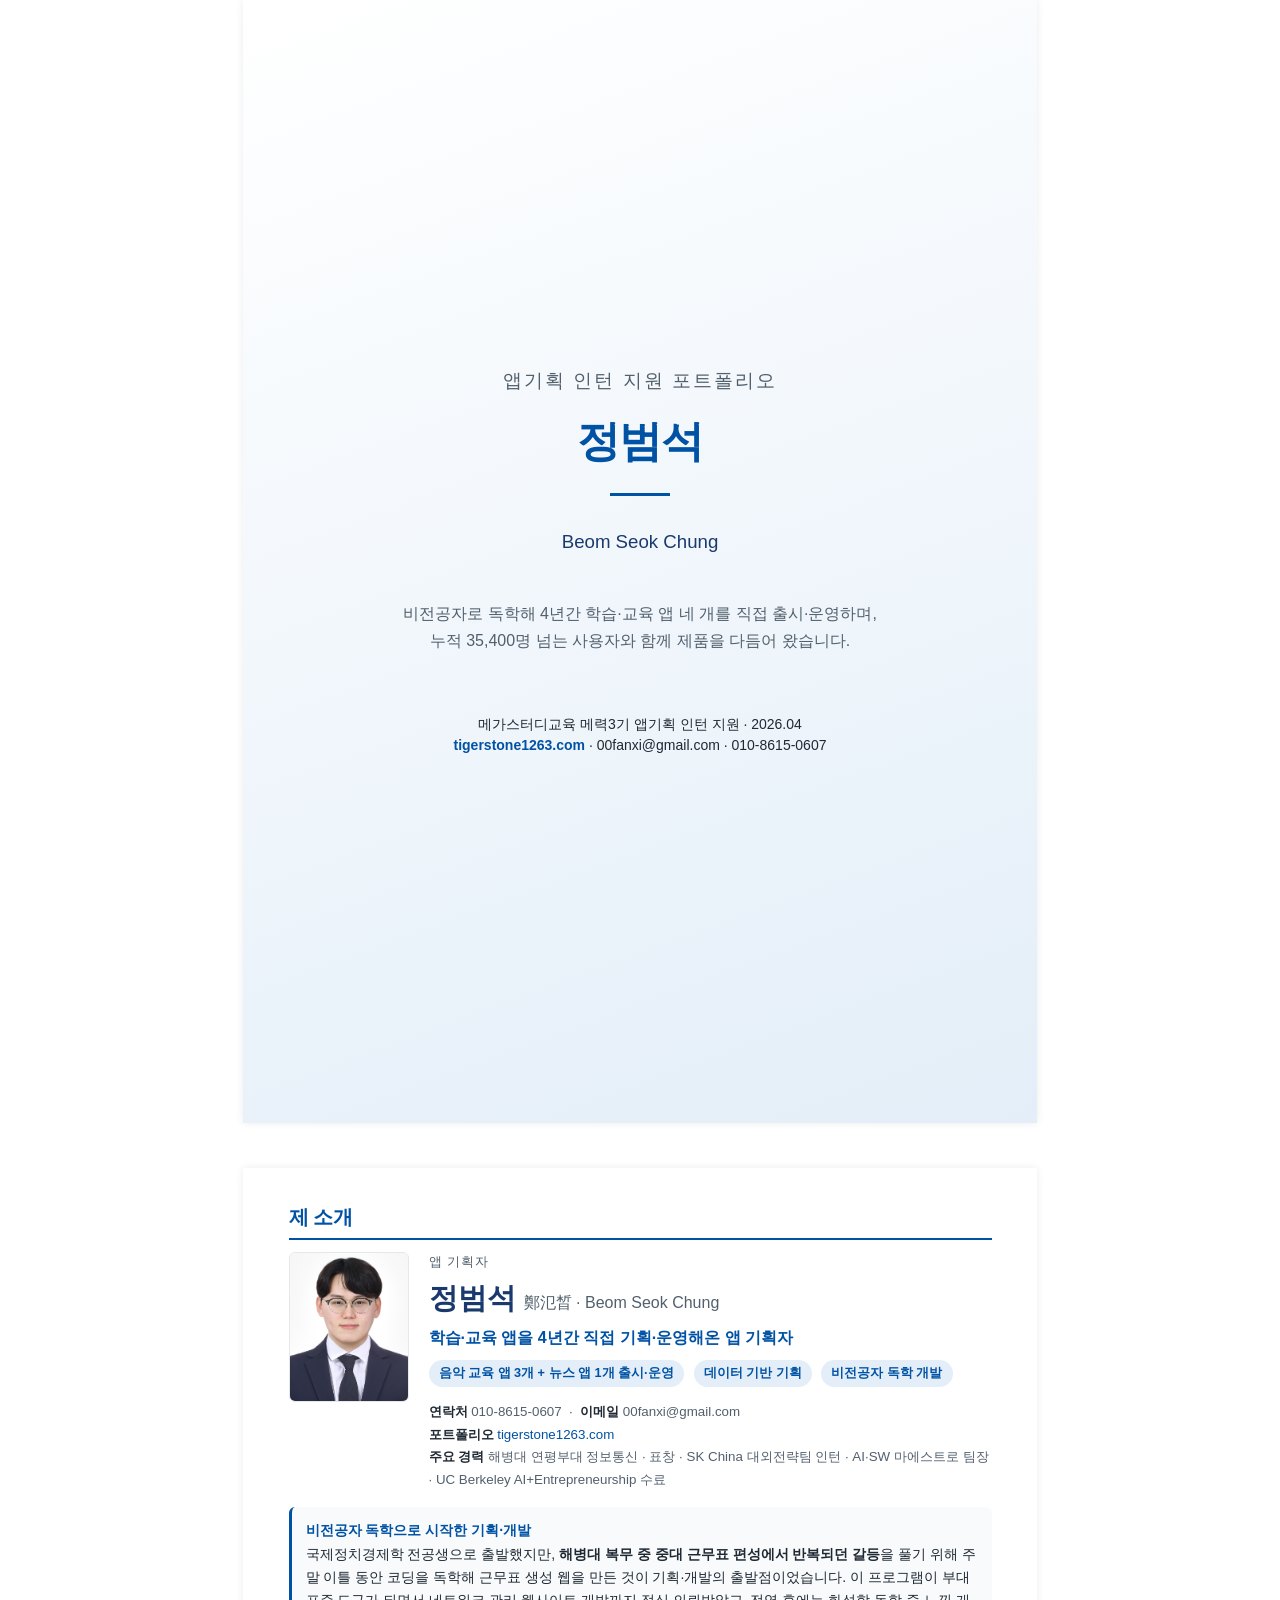
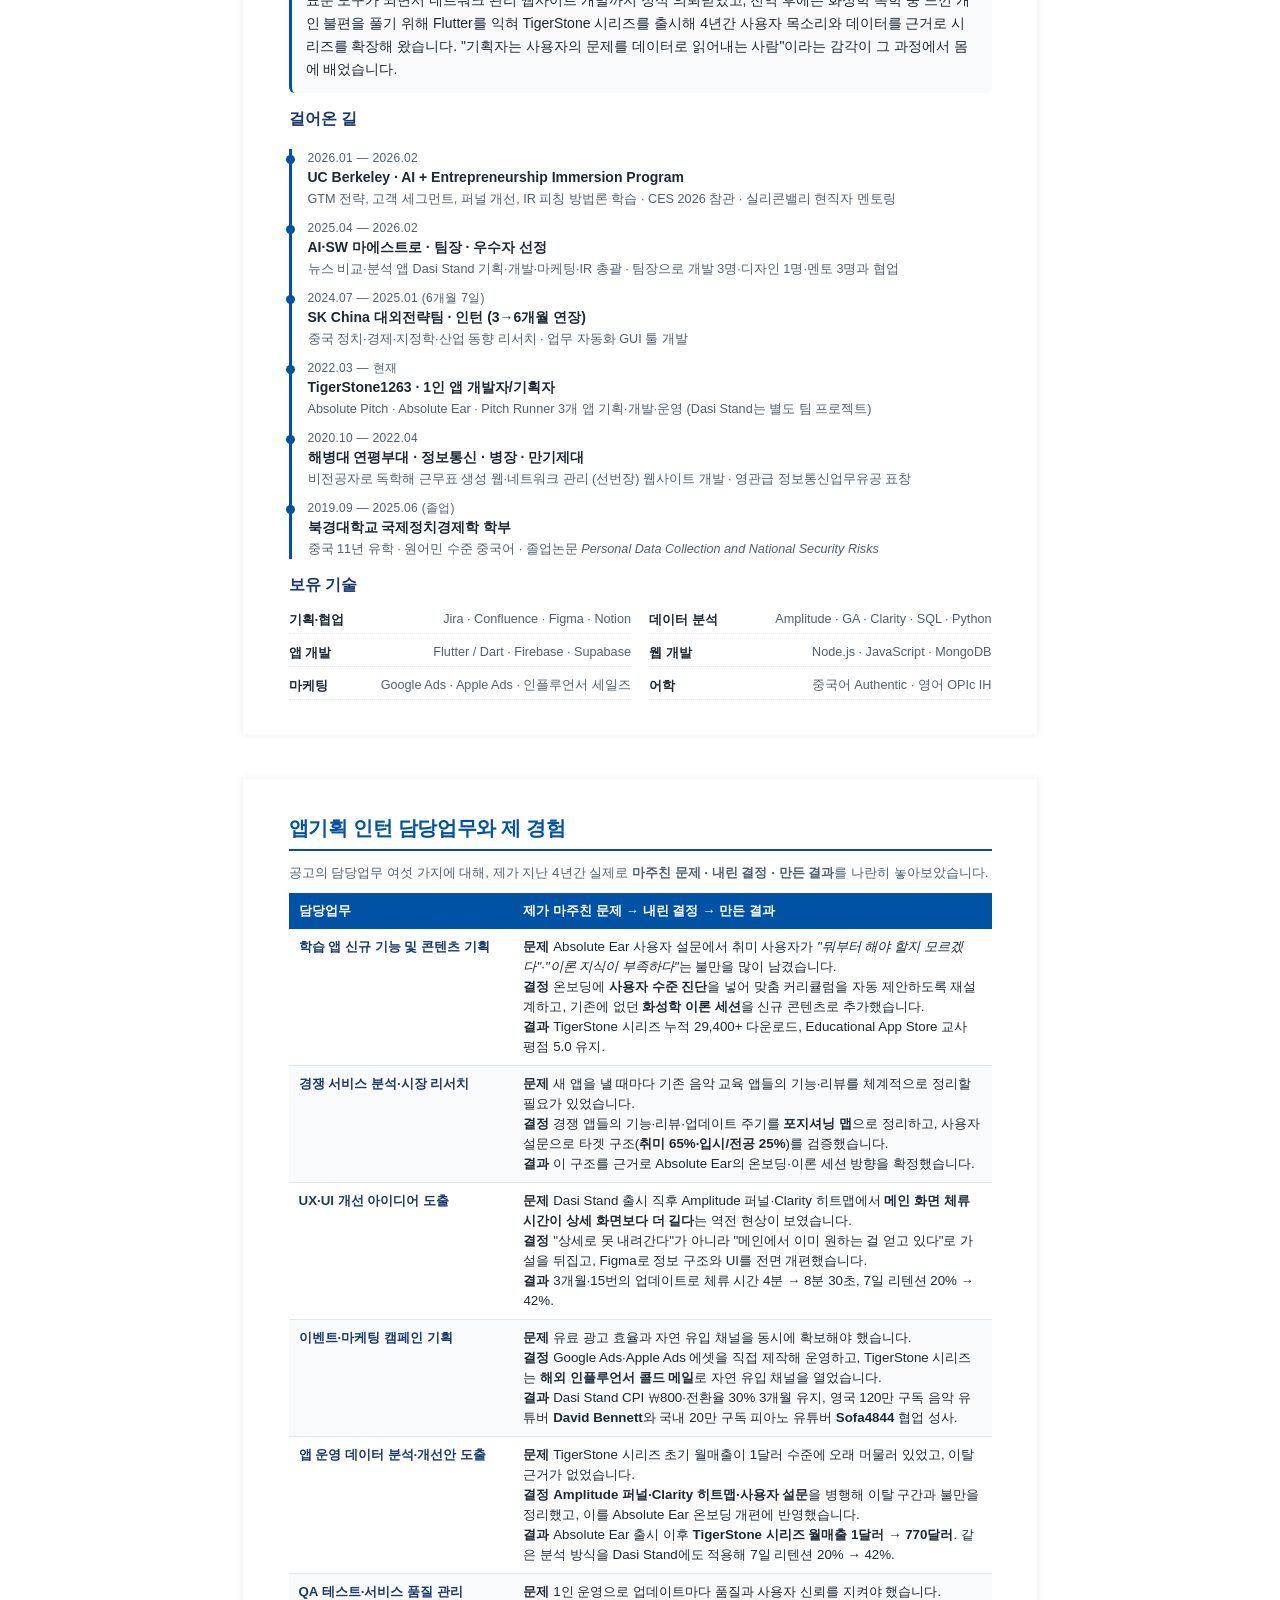
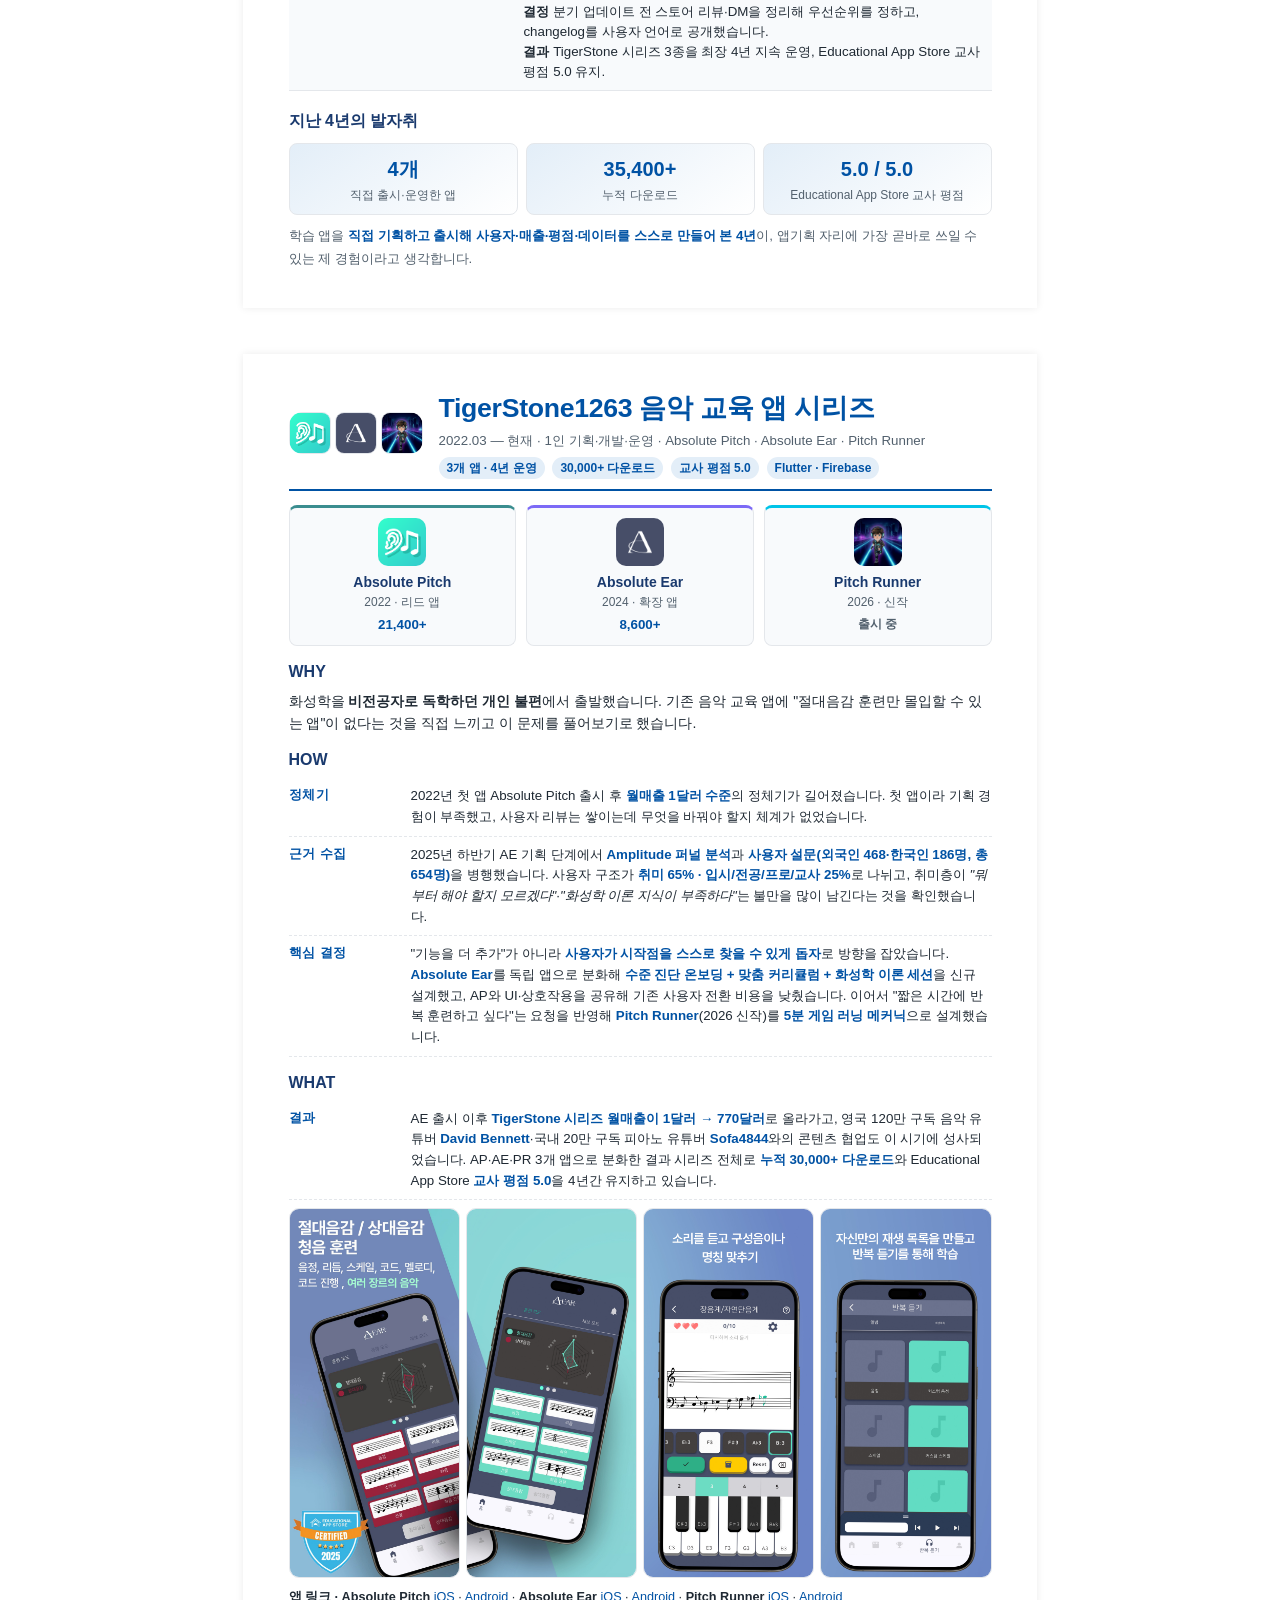
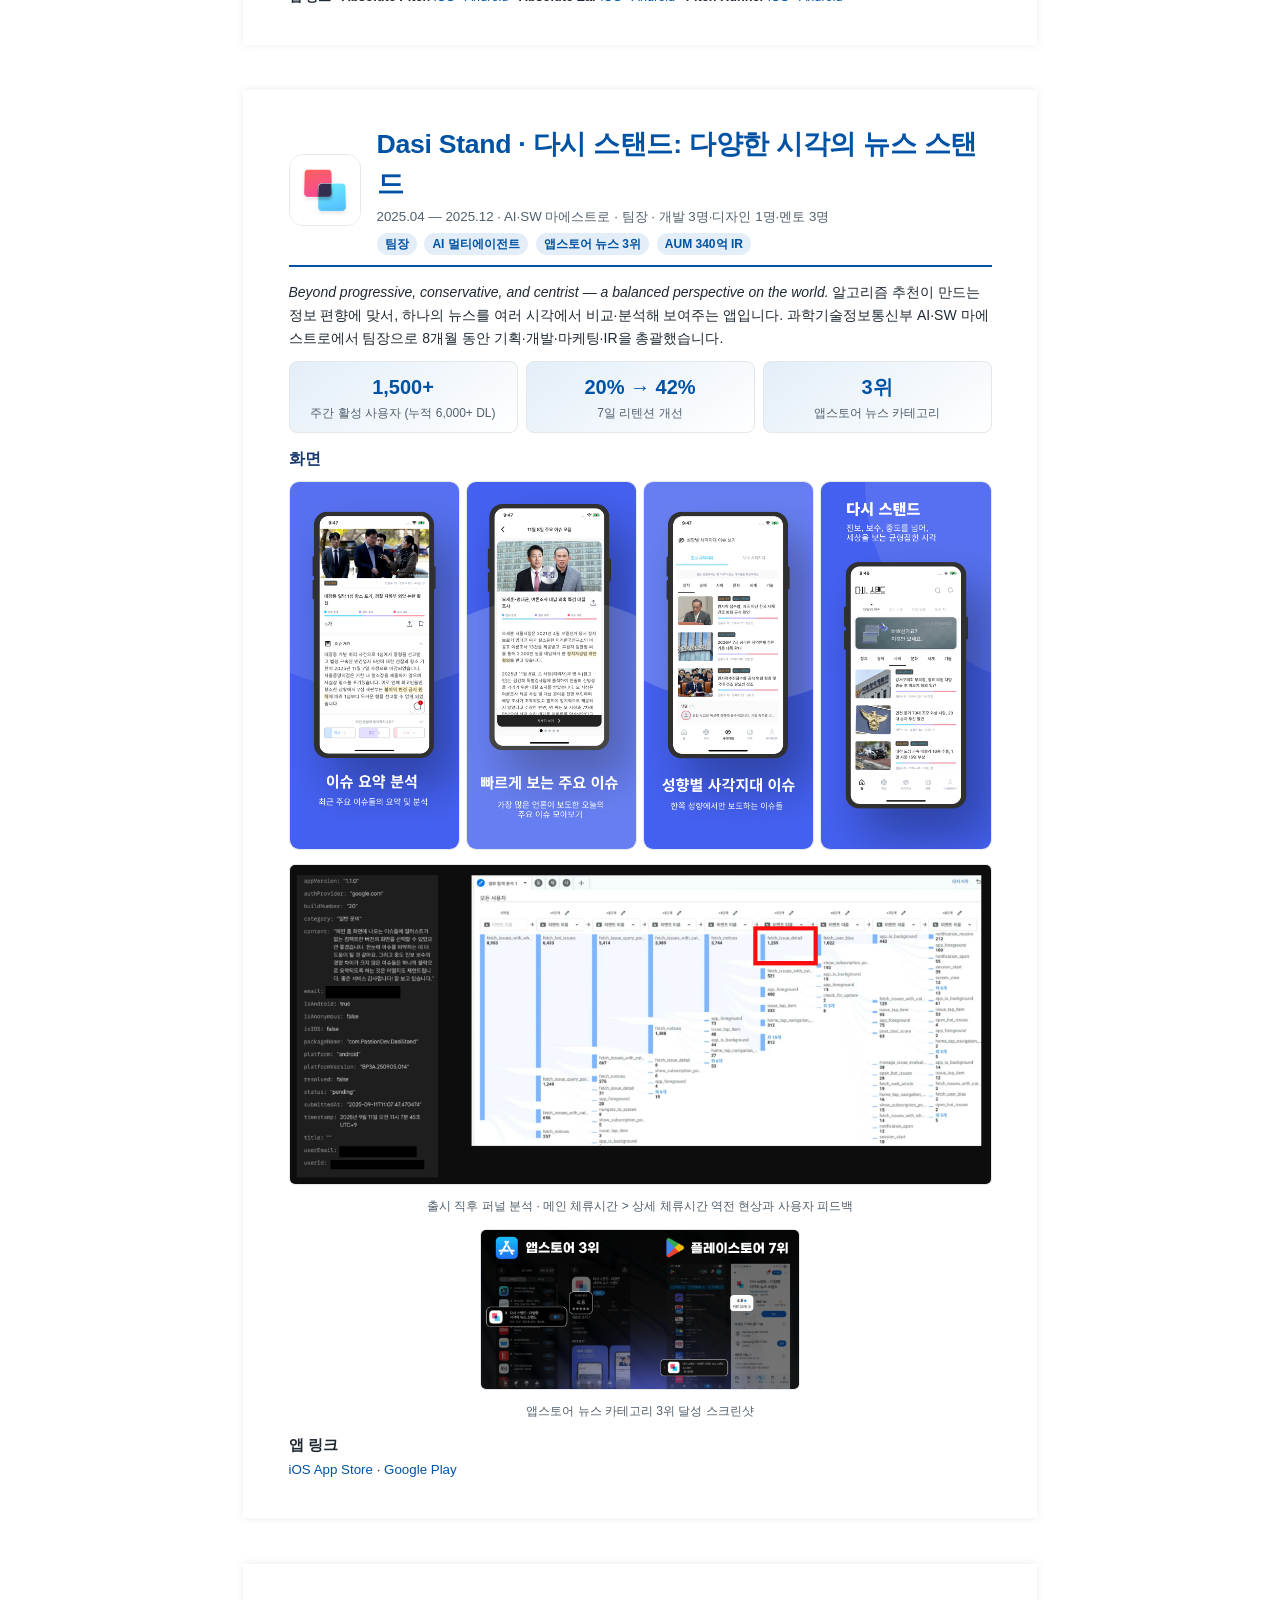
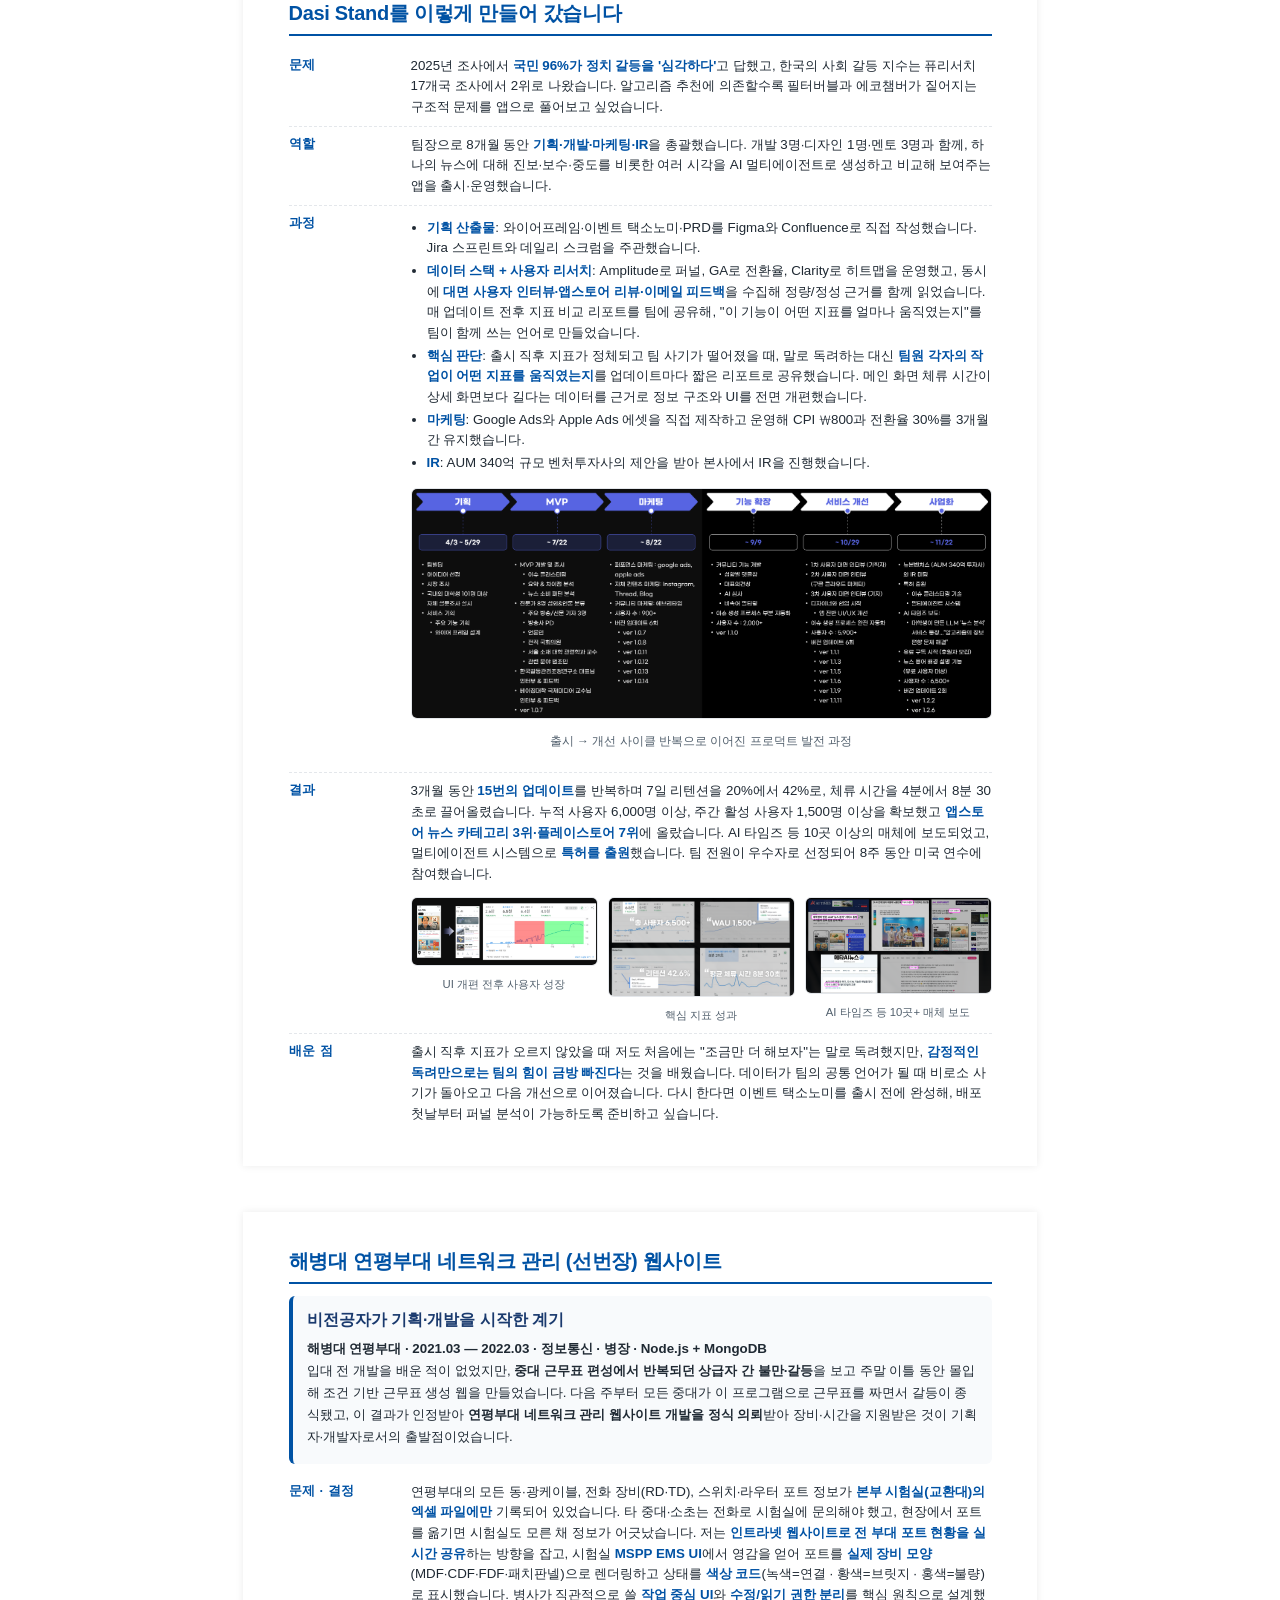
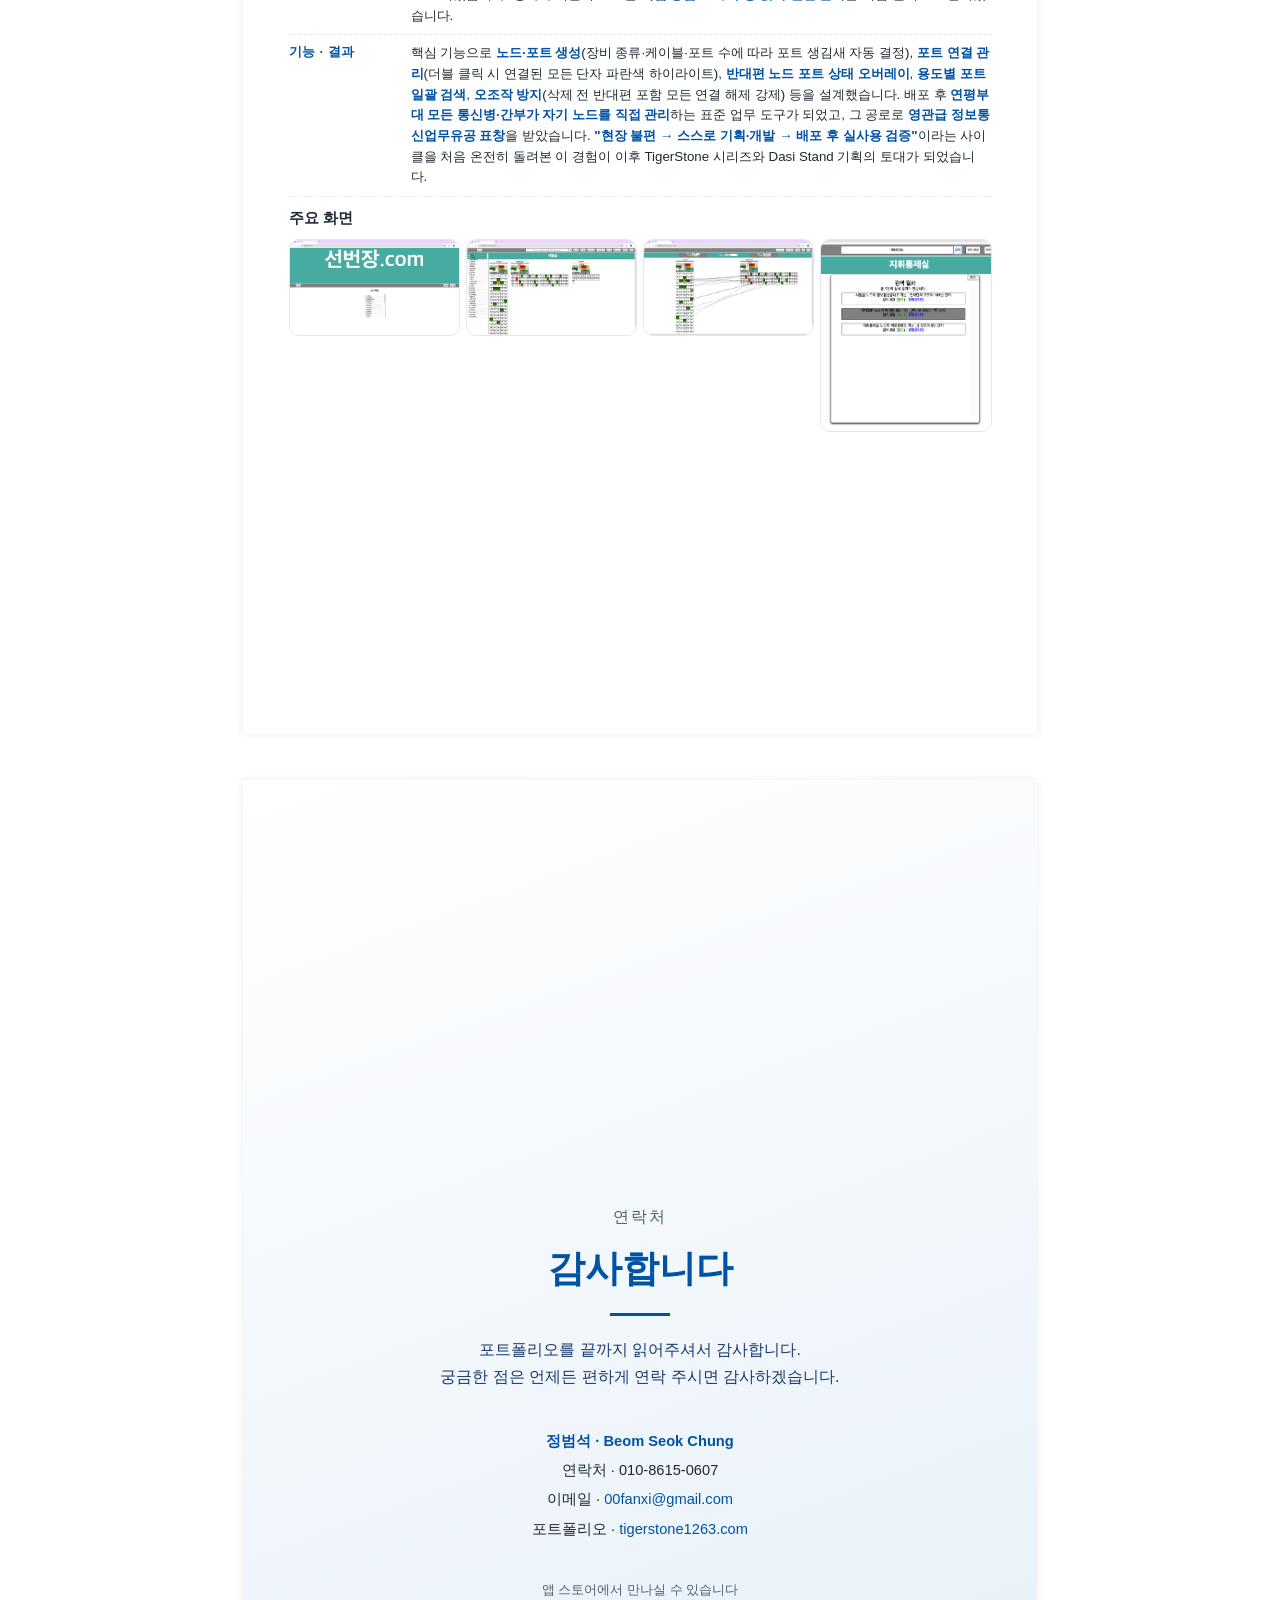
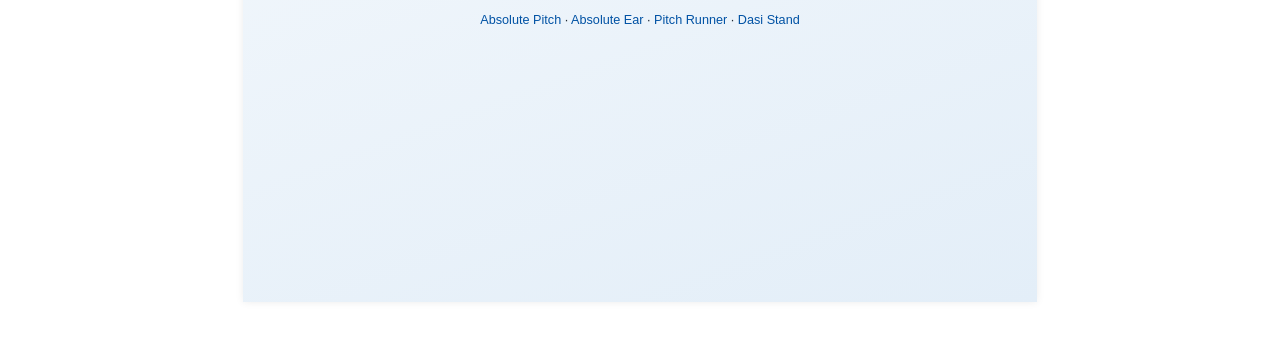
==== commit 0ff65cfd: "Remove 메가스터디 지원 동기 section from portfolio Co-Authored-By: Claude Opus 4.7 (1M context) <noreply@anth" ====
--- a/index.html
+++ b/index.html
@@ -830,39 +830,6 @@
 
 </section>
 
-<!-- =================== PAGE 10 · MEGASTUDY 지원 동기 =================== -->
-<section class="page">
-  <h2>메가스터디교육에서 하고 싶은 일</h2>
-  <p style="font-size:10pt; color:var(--text-sub); margin-bottom:8px;">각 단계를 [메가스터디 현상] → [제 경험과의 접점] → [그래서 하고 싶은 일] 세 층으로 정리했습니다.</p>
-
-  <div class="star-row">
-    <div class="star-label">3개월 안</div>
-    <div class="star-content">
-      <strong>[메가스터디 현상]</strong> 2025년 12월 29일, 메가스터디는 플래그십 앱 <strong>스마트러닝</strong> 안에 <strong>AI 인덱스</strong>(강의 요약·핵심 자동 정리)와 <strong>AI 검색</strong>(생성형 AI 대화형 강의 추천·커리큘럼 안내) Beta를 정식 오픈했습니다. 학생이 강의를 고르고 수강하는 경로 자체를 AI로 재설계하는 시도라고 이해했습니다.<br>
-      <strong>[제 경험과의 접점]</strong> 저는 Absolute Ear 기획 단계에서 <strong>사용자 설문</strong>과 Amplitude 퍼널을 근거로 "콘텐츠가 많은데 뭐부터 해야 할지 모른다"는 문제를 발견했고, 온보딩에 <strong>수준 진단·맞춤 커리큘럼</strong>을 넣어 해결해 본 경험이 있습니다. 다만 수백 명 단위 데이터에 규칙 기반으로 짠 것이었고, 생성형 AI가 추천 루프에 들어오는 설계는 다뤄보지 못했습니다.<br>
-      <strong>[그래서 하고 싶은 일]</strong> Beta 단계의 AI 인덱스·AI 검색이 실사용자들에게 어떤 퍼널을 만들어내는지 실무에서 읽어보며, "AI 추천 → 학생 반응 → 학습 성과"로 이어지는 가설 설계·검증 사이클에 작은 몫이라도 보태고 싶습니다.
-    </div>
-  </div>
-
-  <div class="star-row">
-    <div class="star-label">6개월 안</div>
-    <div class="star-content">
-      <strong>[메가스터디 현상]</strong> 메가스터디교육은 스마트러닝(고등)·QUBE(Q&amp;A)·엠베스트·엘리하이까지 <strong>브랜드별로 분화된 학습 앱 포트폴리오</strong>를 운영합니다. 기획·디자인·개발·콘텐츠 팀이 각 앱의 업데이트 사이클을 함께 돌리고 있습니다.<br>
-      <strong>[제 경험과의 접점]</strong> Dasi Stand에서 개발 3명·디자인 1명·멘토 3명과 8개월간 기능 하나의 사이클(기획 → QA → 지표 검증)을 돌려본 경험은 있지만, 여러 앱이 병렬로 돌아가는 조직의 협업 방식은 밖에서 볼 수밖에 없었습니다.<br>
-      <strong>[그래서 하고 싶은 일]</strong> 운영 중인 학습 앱 기능 하나의 <strong>개선 사이클</strong>을 기획부터 QA·지표 검증까지 맡아보며, 대규모 조직에서의 협업 방식과 내부 데이터 환경을 익히고 싶습니다.
-    </div>
-  </div>
-
-  <div class="star-row">
-    <div class="star-label">그 이후</div>
-    <div class="star-content">
-      <strong>[메가스터디 현상]</strong> 2025년 엘리하이 <strong>플레이빌</strong>(초등 게임형 학습), 2026년 엠베스트 <strong>AI 스마트매쓰</strong>(중등 AI 채점)처럼, 메가스터디교육은 <strong>유아부터 성인 수능·내신까지 학습 여정 전 구간</strong>에서 AI·게임화 실험을 병행하고 있습니다.<br>
-      <strong>[제 경험과의 접점]</strong> 저는 지난 4년간 취미 학습자(음악)와 시사 소비자(뉴스) 두 결의 사용자를 다뤄왔고, Absolute Ear 설문에서 <strong>한 앱 안에서도 취미 65%·입시/전공 25%처럼 사용자 유형이 나뉜다</strong>는 것을 확인했습니다.<br>
-      <strong>[그래서 하고 싶은 일]</strong> 여기에 수능·내신이라는 목표 지향 학습자까지 실무에서 경험하면, <strong>학습자 한 명의 다음 한 걸음을 데이터로 읽어내는 앱 기획자</strong>로 자랄 수 있겠다고 체감했습니다. 그것이 긴 호흡의 목표입니다.
-    </div>
-  </div>
-</section>
-
 <!-- =================== PAGE 11 · CONTACT =================== -->
 <section class="page" style="display:flex; flex-direction:column; justify-content:center; align-items:center; text-align:center; background:linear-gradient(160deg, #ffffff 0%, var(--accent-light) 100%);">
   <div style="margin-top:40mm;">
